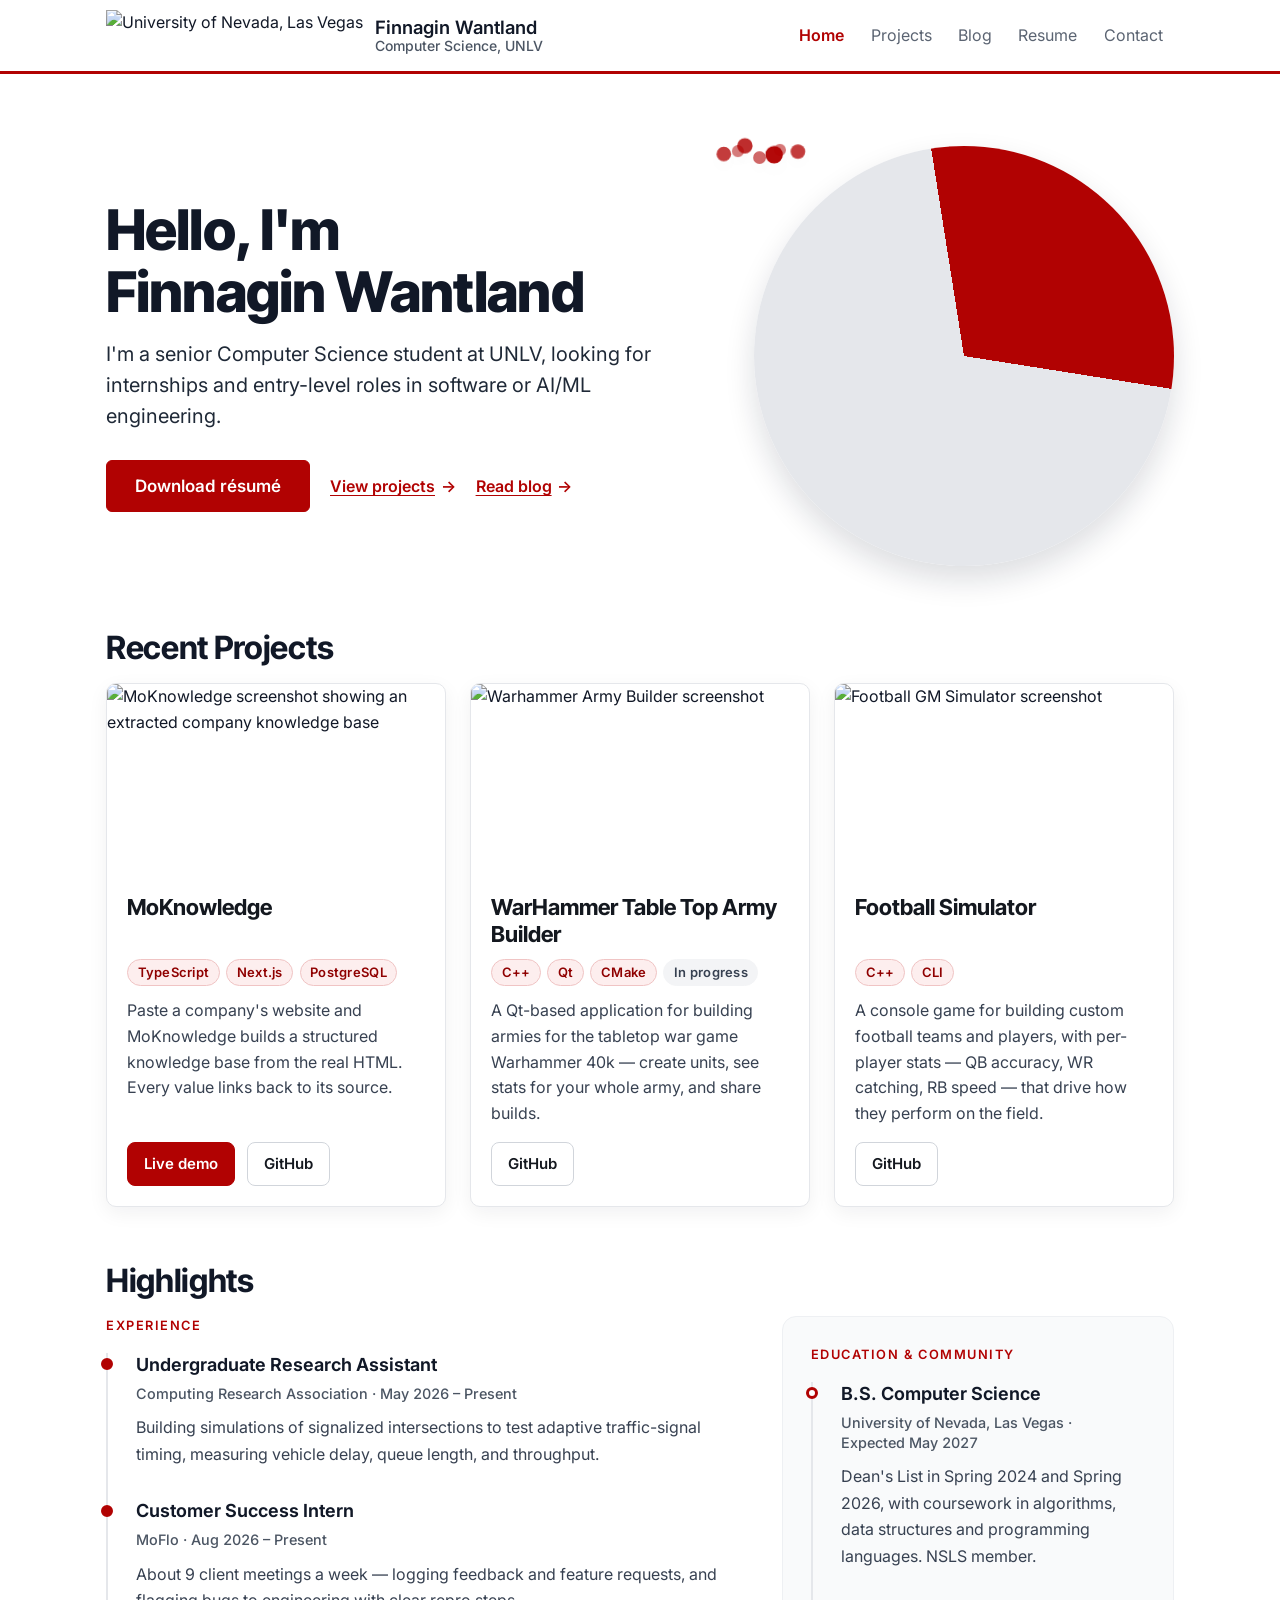
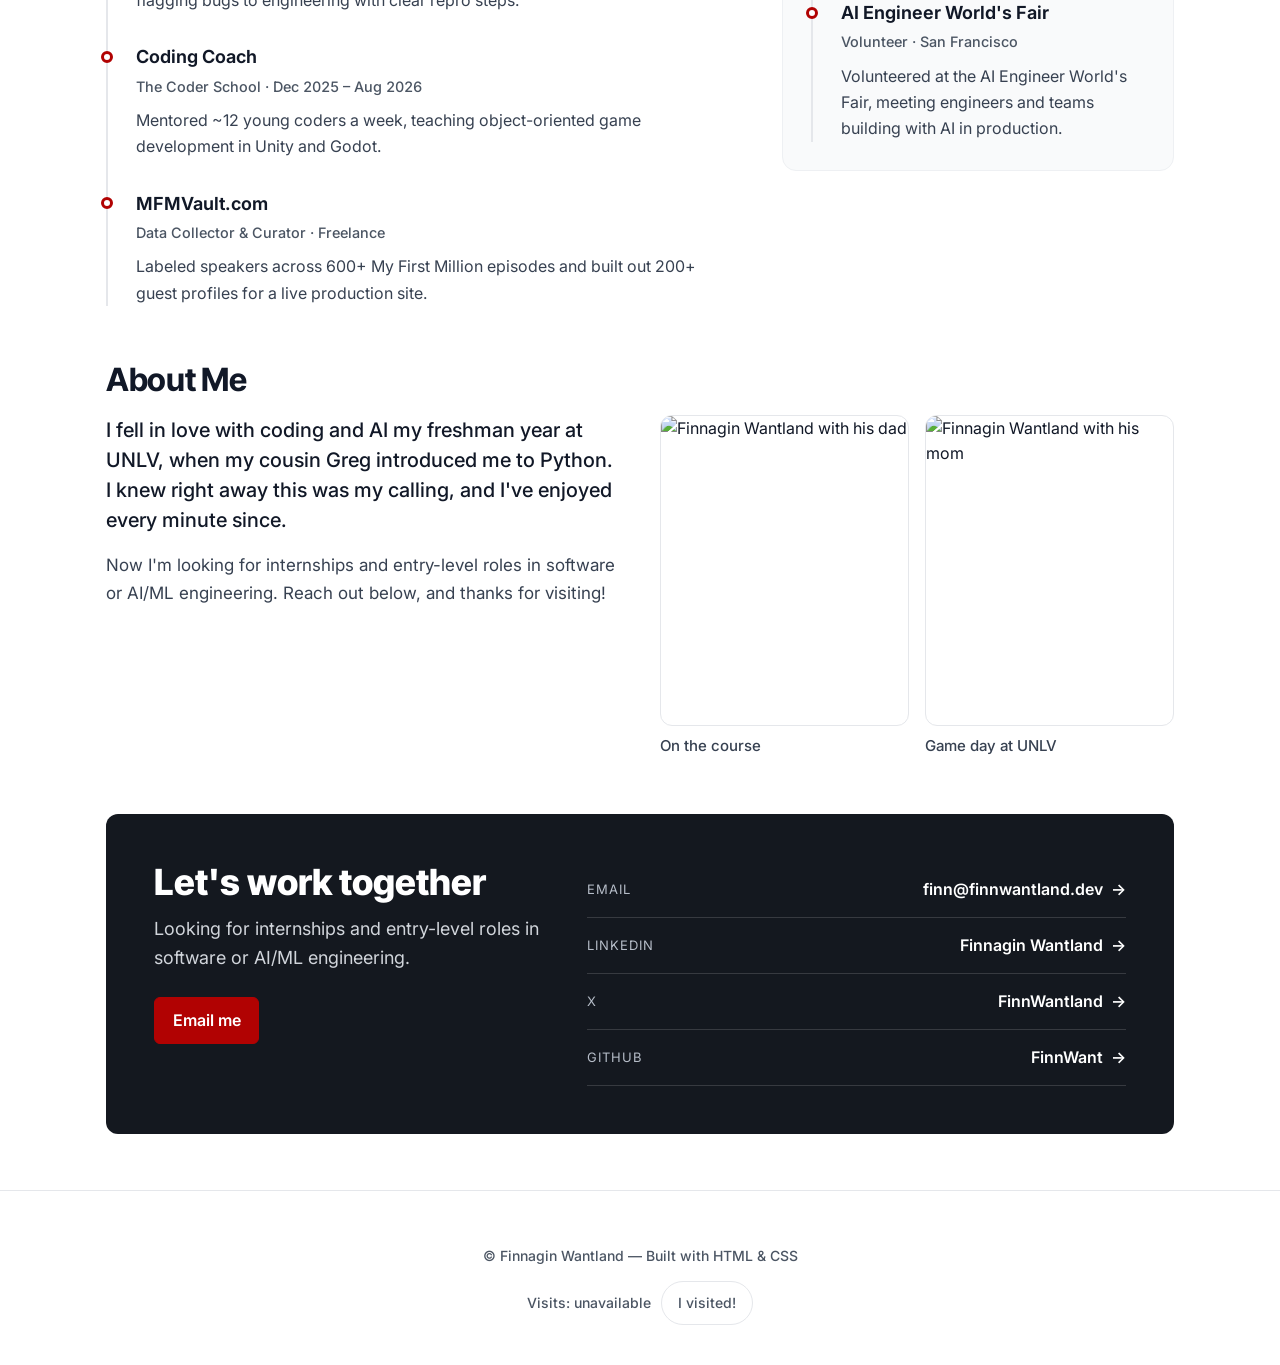
==== index.html @ e2f51981 "hillclimb 2: Rebuild the Highlights section on index.html as a structured two-group" ====
<!DOCTYPE html>
<html lang="en">

<head>
  <meta charset="utf-8" />
  <meta name="viewport" content="width=device-width,initial-scale=1" />
  <title>Finnagin Wantland — Computer Science Student & Aspiring Engineer</title>
  <meta name="description"
    content="Portfolio and blog of Finnagin Wantland, a senior Computer Science student at UNLV seeking software and AI/ML engineering roles." />
  <link rel="icon" href="favicon.svg" type="image/svg+xml" />
  <link rel="canonical" href="https://finnwantland.dev/" />

  <!-- Social preview. og:image must be an absolute URL or LinkedIn/X will ignore it. -->
  <meta property="og:type" content="website" />
  <meta property="og:url" content="https://finnwantland.dev/" />
  <meta property="og:title" content="Finnagin Wantland — Computer Science Student & Aspiring Engineer" />
  <meta property="og:description"
    content="Senior CS student at UNLV building C++ simulations and Qt desktop apps. Seeking software and AI/ML engineering roles." />
  <meta property="og:image" content="https://finnwantland.dev/Images/HeroIMG.jpg" />
  <meta name="twitter:card" content="summary_large_image" />
  <meta name="twitter:site" content="@FinnWantland" />

  <link rel="preconnect" href="https://fonts.googleapis.com" />
  <link rel="preconnect" href="https://fonts.gstatic.com" crossorigin />
  <link rel="stylesheet"
    href="https://fonts.googleapis.com/css2?family=Inter:wght@400..700&amp;family=Inter+Tight:wght@700;800&amp;display=swap" />
  <link rel="stylesheet" href="styles.css?v=23" />
</head>

<body>
  <header class="site-header">
    <div class="container header-inner">
      <a class="brand" href="index.html">
        <img class="brand-logo" src="Images/university-of-nevada-las-vegas-logo.png"
          alt="University of Nevada, Las Vegas" />
        <span class="brand-name">Finnagin Wantland
          <span class="brand-tag">Computer Science, UNLV</span>
        </span>
      </a>
      <button class="nav-toggle" aria-expanded="false" aria-controls="site-nav" aria-label="Toggle navigation menu">
        <span></span><span></span><span></span>
      </button>
      <nav id="site-nav" class="site-nav" aria-label="Main">
        <ul class="nav">
          <li><a href="index.html" aria-current="page">Home</a></li>
          <li><a href="projects.html">Projects</a></li>
          <li><a href="blog.html">Blog</a></li>
          <li><a href="Finnagin-Wantland-Resume.pdf" target="_blank" rel="noopener">Resume</a></li>
          <li><a href="#contact">Contact</a></li>
        </ul>
      </nav>
    </div>
  </header>

  <main class="container">
    <section class="hero">
      <div class="hero-text">
        <h1>Hello, I'm Finnagin Wantland</h1>
        <p>I'm a senior Computer Science student at UNLV, looking for internships and entry-level roles in software or
          AI/ML engineering.</p>
        <div class="hero-actions">
          <a class="btn hero-cta" href="Finnagin-Wantland-Resume.pdf" target="_blank" rel="noopener">Download résumé</a>
          <a class="text-link" href="projects.html">View projects<span class="text-link-arrow" aria-hidden="true">→</span></a>
          <a class="text-link" href="blog.html">Read blog<span class="text-link-arrow" aria-hidden="true">→</span></a>
        </div>
      </div>
      <div class="hero-image">
        <canvas class="hero-edges hero-edges-back" aria-hidden="true"></canvas>
        <div class="hero-portrait">
          <div class="hero-portrait-clip">
            <img src="Images/HeroIMG.jpg" alt="Finnagin Wantland" width="900" height="900" />
          </div>
        </div>
        <canvas class="hero-edges hero-edges-front" aria-hidden="true"></canvas>
        <!-- Positioned by the script below, so it stays hidden without JS. Everything here also appears in Highlights or About Me. -->
        <ul class="hero-graph" aria-label="Facts about me" hidden>
          <li><button class="graph-node" type="button"><span class="graph-node-body"><span class="graph-node-fact">I'm finishing a B.S. in Computer Science at UNLV, expected May 2027.</span></span></button></li>
          <li><button class="graph-node" type="button"><span class="graph-node-body"><span class="graph-node-fact">As a research assistant, I build simulations of signalized intersections to test adaptive signal timing.</span></span></button></li>
          <li><button class="graph-node" type="button"><span class="graph-node-body"><span class="graph-node-fact">I'm a Customer Success Intern at MoFlo, in about 9 client meetings a week.</span></span></button></li>
          <li><button class="graph-node" type="button"><span class="graph-node-body"><span class="graph-node-fact">I coached about 12 young coders a week in game development with Unity and Godot.</span></span></button></li>
          <li><button class="graph-node" type="button"><span class="graph-node-body"><span class="graph-node-fact">I labeled speakers across 600+ My First Million episodes for MFMVault.com.</span></span></button></li>
          <li><button class="graph-node" type="button"><span class="graph-node-body"><span class="graph-node-fact">I made the Dean's List in Spring 2024 and Spring 2026.</span></span></button></li>
          <li><button class="graph-node" type="button"><span class="graph-node-body"><span class="graph-node-fact">I volunteered at the AI Engineer World's Fair in San Francisco.</span></span></button></li>
        </ul>
      </div>
    </section>

    <section class="Recent-Projects">
      <h2>Recent Projects</h2>
      <div class="grid projects-grid">
        <article class="card">
          <img src="Images/MoKnowledge.jpg" alt="MoKnowledge screenshot showing an extracted company knowledge base" />
          <div class="card-body">
            <h3><a href="projects.html#project-5">MoKnowledge</a></h3>
            <ul class="tags">
              <li>TypeScript</li>
              <li>Next.js</li>
              <li>PostgreSQL</li>
            </ul>
            <p>Paste a company's website and MoKnowledge builds a structured knowledge base from the real HTML. Every
              value links back to its source.</p>
            <div class="card-actions">
              <a class="btn" href="/moknowledge/" target="_blank" rel="noopener">Live demo</a>
              <a class="btn-secondary" href="https://github.com/FinnWant/MoKnowledge">GitHub</a>
            </div>
          </div>
        </article>

        <article class="card">
          <img src="Images/WHAB.jpg" alt="Warhammer Army Builder screenshot" />
          <div class="card-body">
            <h3><a href="projects.html#project-2">WarHammer Table Top Army Builder</a></h3>
            <ul class="tags">
              <li>C++</li>
              <li>Qt</li>
              <li>CMake</li>
              <li class="tag-status">In progress</li>
            </ul>
            <p>A Qt-based application for building armies for the tabletop war game Warhammer 40k — create units,
              see stats for your whole army, and share builds.</p>
            <div class="card-actions">
              <a class="btn-secondary" href="https://github.com/FinnWant/WHArmy_Builder">GitHub</a>
            </div>
          </div>
        </article>

        <article class="card">
          <img src="Images/FBGM.jpg" alt="Football GM Simulator screenshot" />
          <div class="card-body">
            <h3><a href="projects.html#project-4">Football Simulator</a></h3>
            <ul class="tags">
              <li>C++</li>
              <li>CLI</li>
            </ul>
            <p>A console game for building custom football teams and players, with per-player stats — QB accuracy,
              WR catching, RB speed — that drive how they perform on the field.</p>
            <div class="card-actions">
              <a class="btn-secondary" href="https://github.com/FinnWant/Football-GM-Simulator">GitHub</a>
            </div>
          </div>
        </article>
      </div>
    </section>

    <section class="highlights">
      <h2>Highlights</h2>
      <div class="highlights-groups">
        <div class="highlight-group">
          <h3 class="highlight-group-title">Experience</h3>
          <!-- .is-current marks roles that run to Present; they get a solid dot. -->
          <ul class="timeline">
            <li class="highlight is-current">
              <h4>Undergraduate Research Assistant</h4>
              <p class="highlight-meta">Computing Research Association<span class="highlight-sep" aria-hidden="true"> · </span><span class="highlight-date">May 2026 – Present</span></p>
              <p class="highlight-body">Building simulations of signalized intersections to test adaptive traffic-signal
                timing, measuring vehicle delay, queue length, and throughput.</p>
            </li>
            <li class="highlight is-current">
              <h4>Customer Success Intern</h4>
              <p class="highlight-meta">MoFlo<span class="highlight-sep" aria-hidden="true"> · </span><span class="highlight-date">Aug 2026 – Present</span></p>
              <p class="highlight-body">About 9 client meetings a week — logging feedback and feature requests, and
                flagging bugs to engineering with clear repro steps.</p>
            </li>
            <li class="highlight">
              <h4>Coding Coach</h4>
              <p class="highlight-meta">The Coder School<span class="highlight-sep" aria-hidden="true"> · </span><span class="highlight-date">Dec 2025 – Aug 2026</span></p>
              <p class="highlight-body">Mentored ~12 young coders a week, teaching object-oriented game development in
                Unity and Godot.</p>
            </li>
            <li class="highlight">
              <h4>MFMVault.com</h4>
              <p class="highlight-meta">Data Collector &amp; Curator<span class="highlight-sep" aria-hidden="true"> · </span><span class="highlight-date">Freelance</span></p>
              <p class="highlight-body">Labeled speakers across 600+ My First Million episodes and built out 200+ guest
                profiles for a live production site.</p>
            </li>
          </ul>
        </div>
        <div class="highlight-group highlight-group--card">
          <h3 class="highlight-group-title">Education &amp; Community</h3>
          <ul class="timeline">
            <li class="highlight">
              <h4>B.S. Computer Science</h4>
              <p class="highlight-meta">University of Nevada, Las Vegas<span class="highlight-sep" aria-hidden="true"> · </span><span class="highlight-date">Expected May 2027</span></p>
              <p class="highlight-body">Dean's List in Spring 2024 and Spring 2026, with coursework in algorithms, data
                structures and programming languages. NSLS member.</p>
            </li>
            <li class="highlight">
              <h4>AI Engineer World's Fair</h4>
              <p class="highlight-meta">Volunteer<span class="highlight-sep" aria-hidden="true"> · </span><span class="highlight-date">San Francisco</span></p>
              <p class="highlight-body">Volunteered at the AI Engineer World's Fair, meeting engineers and teams building
                with AI in production.</p>
            </li>
          </ul>
        </div>
      </div>
    </section>

    <section class="about-section">
      <h2>About Me</h2>
      <div class="about-grid">
        <div class="about-text">
          <p>I fell in love with coding and AI my freshman year at UNLV, when my cousin Greg introduced me to Python. I
            knew right away this was my calling, and I've enjoyed every minute since.</p>
          <p>Now I'm looking for internships and entry-level roles in software or AI/ML engineering. Reach out below,
            and thanks for visiting!</p>
        </div>
        <div class="about-photos">
          <figure style="margin:0">
            <img class="about-photo-dad" src="Images/MEandDAD.jpg" alt="Finnagin Wantland with his dad" />
            <figcaption>On the course</figcaption>
          </figure>
          <figure style="margin:0">
            <img class="about-photo-mom" src="Images/MEandMOM.jpg" alt="Finnagin Wantland with his mom" />
            <figcaption>Game day at UNLV</figcaption>
          </figure>
        </div>
      </div>
    </section>

    <section id="contact" class="contact">
      <div class="contact-intro">
        <h2>Let's work together</h2>
        <p>Looking for internships and entry-level roles in software or AI/ML engineering.</p>
        <a class="btn js-contact-open" href="mailto:finn@finnwantland.dev">Email me</a>
      </div>
      <ul class="contact-links">
        <li>
          <a class="contact-row js-contact-open" href="mailto:finn@finnwantland.dev">
            <span class="contact-label">Email</span>
            <span class="contact-value">finn@finnwantland.dev<span class="contact-arrow" aria-hidden="true">→</span></span>
          </a>
        </li>
        <li>
          <a class="contact-row" href="https://www.linkedin.com/in/finnagin-wantland-955472329/">
            <span class="contact-label">LinkedIn</span>
            <span class="contact-value">Finnagin Wantland<span class="contact-arrow" aria-hidden="true">→</span></span>
          </a>
        </li>
        <li>
          <a class="contact-row" href="https://twitter.com/FinnWantland">
            <span class="contact-label">X</span>
            <span class="contact-value">FinnWantland<span class="contact-arrow" aria-hidden="true">→</span></span>
          </a>
        </li>
        <li>
          <a class="contact-row" href="https://github.com/FinnWant">
            <span class="contact-label">GitHub</span>
            <span class="contact-value">FinnWant<span class="contact-arrow" aria-hidden="true">→</span></span>
          </a>
        </li>
      </ul>
    </section>
  </main>

  <dialog id="contact-dialog" class="contact-dialog" aria-labelledby="contact-dialog-title">
    <form id="contact-form" class="contact-form">
      <div class="contact-dialog-header">
        <h2 id="contact-dialog-title">Send me a message</h2>
        <button type="button" class="dialog-close js-contact-close" aria-label="Close">&times;</button>
      </div>

      <!-- Honeypot: hidden from people, filled in by bots; the Worker drops any submission that sets it. -->
      <input type="checkbox" name="botcheck" class="visually-hidden" tabindex="-1" autocomplete="off">

      <label for="contact-name">Name</label>
      <input id="contact-name" name="name" type="text" autocomplete="name" required>

      <label for="contact-email">Email</label>
      <input id="contact-email" name="email" type="email" autocomplete="email" required>

      <label for="contact-message">Message</label>
      <textarea id="contact-message" name="message" rows="6" required></textarea>

      <div id="contact-turnstile" class="cf-turnstile"></div>

      <p id="contact-status" class="contact-status" role="status" aria-live="polite"></p>

      <div class="contact-actions">
        <button type="button" class="btn ghost js-contact-close">Cancel</button>
        <button type="submit" class="btn">Send</button>
      </div>
    </form>
  </dialog>

  <footer class="site-footer">
    <div class="container">
      <p>&copy; <span class="js-year"></span> Finnagin Wantland — Built with HTML &amp; CSS</p>
      <div class="visit-counter">
        <span>Visits: <span id="visitCount">Loading…</span></span>
        <button id="visitBtn" type="button">I visited!</button>
      </div>
    </div>
  </footer>

  <script src="site.js"></script>
  <script>
    // Hero: a slowly rotating 3D graph of facts around the portrait. Nodes with z < 0 sit
    // behind the photo and z >= 0 in front of it. Hovering, focusing or tapping a node
    // opens its fact and pauses the rotation so it doesn't drift away from the cursor.
    // Reduced motion gets one still frame; the facts still open.
    (() => {
      const hero = document.querySelector(".hero");
      const image = document.querySelector(".hero-image");
      const portrait = document.querySelector(".hero-portrait");
      const graph = document.querySelector(".hero-graph");
      if (!hero || !image || !portrait || !graph) return;

      const motion = matchMedia("(prefers-reduced-motion: no-preference)").matches;
      const mouse = matchMedia("(hover: hover) and (pointer: fine)").matches;
      const dark = matchMedia("(prefers-color-scheme: dark)");

      const PAD = 60; // how far .hero-edges extends past .hero-image, in styles.css
      const SPEED = 0.09; // radians per second, about 70s per revolution
      const TILT = 0.28; // radians the graph leans towards the viewer
      // Height of each node on the unit sphere, varied so they don't orbit in one plane.
      const HEIGHTS = [-0.72, 0.3, -0.3, 0.74, -0.58, 0.05, 0.56];
      // A ring keeps every node connected; the chords make it read as a graph, not a loop.
      const EDGES = [[0, 1], [1, 2], [2, 3], [3, 4], [4, 5], [5, 6], [6, 0], [0, 3], [1, 4], [2, 5]];

      const backCtx = image.querySelector(".hero-edges-back").getContext("2d");
      const frontCtx = image.querySelector(".hero-edges-front").getContext("2d");
      const nodes = [...graph.querySelectorAll(".graph-node")].map((el, i, all) => ({
        el,
        body: el.querySelector(".graph-node-body"),
        phi: (i / all.length) * Math.PI * 2 + 0.35,
        height: HEIGHTS[i % HEIGHTS.length],
        i, x: 0, y: 0, z: 0,
      }));

      let active = null;
      let geo = null;
      let colors = null;
      let time = 0;
      let speed = 1;

      const measure = () => {
        const dpr = devicePixelRatio || 1;
        const w = image.offsetWidth + PAD * 2;
        const h = image.offsetHeight + PAD * 2;
        for (const ctx of [backCtx, frontCtx]) {
          ctx.canvas.width = w * dpr;
          ctx.canvas.height = h * dpr;
          ctx.setTransform(dpr, 0, 0, dpr, 0, 0);
        }
        const r = portrait.offsetWidth / 2;
        const cx = portrait.offsetLeft + r;
        // The orbit reaches past the photo, but never off the side of the screen.
        const room = document.documentElement.clientWidth - image.getBoundingClientRect().left - cx - 16;
        geo = { w, h, r, cx, cy: portrait.offsetTop + r, rx: Math.min(r * 1.28, room), ry: r * 1.12 };
      };
      const readColors = () => {
        const s = getComputedStyle(document.documentElement);
        colors = { edge: s.getPropertyValue("--muted"), hot: s.getPropertyValue("--accent") };
      };

      // Mouse position from -1 to 1 across the hero, eased; drives the ring and parallax.
      const target = { x: 0, y: 0 };
      const eased = { x: 0, y: 0 };

      const draw = () => {
        const yaw = eased.x * 0.35;
        const tilt = TILT + eased.y * 0.2;
        const bounds = active && image.getBoundingClientRect();

        for (const n of nodes) {
          const phi = n.phi + time * SPEED + Math.sin(time * 0.5 + n.i) * 0.1 + yaw;
          const h = n.height + Math.sin(time * 0.37 + n.i * 2) * 0.05;
          const ring = Math.sqrt(1 - h * h);
          const x = ring * Math.sin(phi);
          const z = ring * Math.cos(phi);
          const y2 = h * Math.cos(tilt) - z * Math.sin(tilt);
          n.z = h * Math.sin(tilt) + z * Math.cos(tilt);

          const scale = 1 / (1 - n.z * 0.22);
          n.x = geo.cx + geo.rx * x * scale;
          n.y = geo.cy + geo.ry * y2 * scale;

          // An open card slides along x to stay on screen and off the intro text, using its
          // true width as it grows. Its left edge never passes the node, so the card stays
          // under the cursor; sliding out from under it would close the card and flicker.
          if (n === active) {
            const half = n.body.offsetWidth / 2;
            const left = Math.min(Math.max(12 - bounds.left, -24), n.x - 10);
            const right = document.documentElement.clientWidth - 12 - bounds.left;
            n.x = Math.max(left + half, Math.min(right - half, n.x));
          }
          const open = n === active;
          n.el.style.transform = `translate(${n.x.toFixed(1)}px, ${n.y.toFixed(1)}px) translate(-50%, -50%) scale(${open ? 1 : scale.toFixed(3)})`;
          n.el.style.opacity = open ? 1 : (0.72 + n.z * 0.28).toFixed(2);
          // Portrait is 10 and the front edges 20. An open card must never be hidden behind the photo.
          n.el.style.zIndex = open ? 30 : n.z < 0 ? 5 : 25;
        }

        backCtx.clearRect(0, 0, geo.w, geo.h);
        frontCtx.clearRect(0, 0, geo.w, geo.h);
        const segment = (ctx, a, b, x1, y1, x2, y2) => {
          const hot = active && (a === active || b === active);
          ctx.strokeStyle = hot ? colors.hot : colors.edge;
          // Front edges can cross the face, so they stay faint even when highlighted.
          ctx.globalAlpha = ctx === frontCtx ? (hot ? 0.5 : 0.3) : hot ? 0.9 : 0.3;
          ctx.lineWidth = hot && ctx === backCtx ? 1.5 : 1;
          ctx.beginPath();
          ctx.moveTo(x1 + PAD, y1 + PAD);
          ctx.lineTo(x2 + PAD, y2 + PAD);
          ctx.stroke();
        };
        for (const [ai, bi] of EDGES) {
          const a = nodes[ai];
          const b = nodes[bi];
          const layer = (n) => (n.z < 0 ? backCtx : frontCtx);
          if (layer(a) === layer(b)) {
            segment(layer(a), a, b, a.x, a.y, b.x, b.y);
          } else {
            // The edge passes through the photo's depth: split it there so one part goes behind.
            const t = a.z / (a.z - b.z);
            const mx = a.x + (b.x - a.x) * t;
            const my = a.y + (b.y - a.y) * t;
            segment(layer(a), a, b, a.x, a.y, mx, my);
            segment(layer(b), a, b, mx, my, b.x, b.y);
          }
        }
      };

      const setActive = (n) => {
        if (active === n) return;
        active?.el.classList.remove("is-open");
        active = n;
        active?.el.classList.add("is-open");
        if (!motion) draw();
      };

      let lastPointer = "mouse";
      for (const n of nodes) {
        n.el.addEventListener("pointerdown", (e) => { lastPointer = e.pointerType; });
        n.el.addEventListener("pointerenter", (e) => { if (e.pointerType === "mouse") setActive(n); });
        n.el.addEventListener("pointerleave", (e) => {
          if (e.pointerType === "mouse" && active === n && !n.el.matches(":focus-visible")) setActive(null);
        });
        n.el.addEventListener("focus", () => { if (n.el.matches(":focus-visible")) setActive(n); });
        n.el.addEventListener("blur", () => { if (active === n) setActive(null); });
        n.el.addEventListener("click", () => { if (lastPointer !== "mouse") setActive(active === n ? null : n); });
      }
      document.addEventListener("click", (e) => {
        if (active && !e.target.closest(".graph-node")) setActive(null);
      });
      document.addEventListener("keydown", (e) => { if (e.key === "Escape") setActive(null); });

      if (motion && mouse) {
        const clamp = (n) => Math.max(-1, Math.min(1, n));
        hero.addEventListener("pointermove", (e) => {
          const r = image.getBoundingClientRect();
          target.x = clamp((e.clientX - (r.left + r.width / 2)) / (hero.offsetWidth / 2));
          target.y = clamp((e.clientY - (r.top + r.height / 2)) / (hero.offsetHeight / 2));
        });
        hero.addEventListener("pointerleave", () => {
          target.x = 0;
          target.y = 0;
        });
      }

      graph.hidden = false;
      measure();
      readColors();
      new ResizeObserver(() => { measure(); if (!motion) draw(); }).observe(image);
      dark.addEventListener("change", () => { readColors(); if (!motion) draw(); });

      if (!motion) {
        draw();
        return;
      }

      let onScreen = true;
      let last = null;
      const tick = (now) => {
        const dt = last === null ? 0 : Math.min((now - last) / 1000, 0.1);
        last = now;
        // Ease towards a stop while a fact is open, and back up again afterwards.
        speed += ((active ? 0 : 1) - speed) * 0.08;
        if (speed < 0.005) speed = 0; // otherwise it only ever approaches a stop
        time += dt * speed;
        // The mouse tilt holds too, or moving across an open card would shift it.
        if (!active) {
          eased.x += (target.x - eased.x) * 0.08;
          eased.y += (target.y - eased.y) * 0.08;
        }
        if (mouse) {
          image.style.setProperty("--px", eased.x.toFixed(3));
          image.style.setProperty("--py", eased.y.toFixed(3));
          if (Math.hypot(eased.x, eased.y) > 0.05) {
            const angle = (Math.atan2(eased.x, -eased.y) * 180) / Math.PI;
            image.style.setProperty("--ring-angle", `${angle.toFixed(1)}deg`);
          }
        }
        draw();
        if (onScreen) requestAnimationFrame(tick);
      };
      // Nothing to animate once the hero has scrolled away.
      new IntersectionObserver(([e]) => {
        const wasOff = !onScreen;
        onScreen = e.isIntersecting;
        if (onScreen && wasOff) {
          last = null;
          requestAnimationFrame(tick);
        }
      }).observe(hero);
      requestAnimationFrame(tick);
    })();
  </script>
  <!-- Turnstile loads in explicit mode: the widget is rendered when the dialog first opens, not on page load.
       The contact Worker (worker/) verifies the token. -->
  <script src="https://challenges.cloudflare.com/turnstile/v0/api.js?render=explicit" async defer></script>
  <script>
    // Site key from Cloudflare dashboard → Turnstile → your widget (public, safe to commit).
    const TURNSTILE_SITE_KEY = "0x4AAAAAAFcbn6YBaVXiXI4p";
    // URL printed by `npx wrangler deploy` in worker/.
    const CONTACT_ENDPOINT = "https://finn-contact-form.fwantland50.workers.dev";

    (() => {
      const dialog = document.getElementById("contact-dialog");
      const form = document.getElementById("contact-form");
      const status = document.getElementById("contact-status");
      const submitBtn = form.querySelector('button[type="submit"]');
      let widgetId = null;

      // Rendering inside the open dialog (rather than into a hidden one on page load)
      // sizes the widget correctly and only runs the challenge for people who use the form.
      function renderTurnstile() {
        if (widgetId !== null) return;
        if (!window.turnstile) {
          status.textContent = "Captcha is still loading — one moment…";
          setTimeout(renderTurnstile, 500);
          return;
        }
        status.textContent = "";
        widgetId = window.turnstile.render("#contact-turnstile", {
          sitekey: TURNSTILE_SITE_KEY,
          theme: window.matchMedia("(prefers-color-scheme: dark)").matches ? "dark" : "light",
          "error-callback": (code) => {
            console.error("Turnstile error", code);
            status.textContent = `Captcha failed to load (error ${code}).`;
          },
        });
      }

      // The mailto href stays as a fallback for browsers without <dialog> or JS.
      document.querySelectorAll(".js-contact-open").forEach((link) => {
        link.addEventListener("click", (e) => {
          if (typeof dialog.showModal !== "function") return;
          e.preventDefault();
          status.textContent = "";
          dialog.showModal();
          renderTurnstile();
        });
      });

      document.querySelectorAll(".js-contact-close").forEach((btn) => {
        btn.addEventListener("click", () => dialog.close());
      });

      // Close when clicking the backdrop (the dialog element itself, outside the form).
      dialog.addEventListener("click", (e) => {
        if (e.target === dialog) dialog.close();
      });

      form.addEventListener("submit", async (e) => {
        e.preventDefault();
        const data = Object.fromEntries(new FormData(form));
        if (!data["cf-turnstile-response"]) {
          status.textContent = "Please complete the captcha.";
          return;
        }

        submitBtn.disabled = true;
        status.textContent = "Sending…";
        try {
          const res = await fetch(CONTACT_ENDPOINT, {
            method: "POST",
            headers: { "Content-Type": "application/json" },
            body: JSON.stringify(data),
          });
          const json = await res.json();
          if (!json.success) throw new Error(json.message || `Contact Worker responded ${res.status}`);
          form.reset();
          status.textContent = "Thanks! Your message has been sent.";
        } catch (err) {
          console.error(err);
          status.textContent = "Something went wrong — please email finn@finnwantland.dev directly.";
        } finally {
          // Turnstile tokens are single-use, so get a fresh one for the next send.
          if (widgetId !== null) window.turnstile.reset(widgetId);
          submitBtn.disabled = false;
        }
      });
    })();
  </script>
  <script>
    const WORKSPACE = "finnaginwantlands-team-2827";
    const COUNTER = "first-counter-2827";

    const GET_URL = `https://api.counterapi.dev/v2/${WORKSPACE}/${COUNTER}`;
    const UP_URL = `https://api.counterapi.dev/v2/${WORKSPACE}/${COUNTER}/up`;
    const VISIT_KEY = "visited_v1";

    // Both endpoints return the CounterAPI v2 shape, so /up gives us the
    // fresh total without needing a second read.
    async function loadCount(url) {
      const res = await fetch(url);
      if (!res.ok) throw new Error(`CounterAPI responded ${res.status}`);
      const count = (await res.json())?.data?.up_count;
      if (typeof count !== "number") throw new Error("Unexpected CounterAPI response");
      return count;
    }

    (async () => {
      const countEl = document.getElementById("visitCount");
      const btn = document.getElementById("visitBtn");

      btn.addEventListener("click", async () => {
        btn.disabled = true;
        try {
          countEl.textContent = await loadCount(UP_URL);
        } catch (err) {
          console.error(err);
        } finally {
          btn.disabled = false;
        }
      });

      // Count each browser once automatically; later visits just read the total.
      const firstVisit = !localStorage.getItem(VISIT_KEY);
      try {
        const count = await loadCount(firstVisit ? UP_URL : GET_URL);
        if (firstVisit) localStorage.setItem(VISIT_KEY, "1");
        countEl.textContent = count;
      } catch (err) {
        countEl.textContent = "unavailable";
        console.error(err);
      }
    })();
  </script>
</body>

</html>
---- styles.css ----
/* Design tokens. Every color below is themed — never hardcode a hex in a rule
   or in a page's markup, or dark mode will miss it. */
:root {
  --bg: #ffffff;
  --surface: #ffffff;
  --surface-alt: #f7f8fa;
  --text: #111827;
  --hero-intro: #1f2937;
  --muted: #5b6472;
  --meta: #4b5563;
  --highlight-body: #374151;
  --timeline-line: #e5e7eb;
  --timeline-dot-fill: #ffffff;
  --highlight-card-bg: #f9fafb;
  --highlight-card-border: #eef0f3;
  --card-title: #14181f;
  --card-text: #374151;
  --pill-neutral-bg: #f3f4f6;
  --tag-text: #8f0000;
  --tag-bg: #fdeeee;
  --tag-border: #f0c4c4;
  --btn-secondary-border: #d1d5db;
  --btn-secondary-hover: #b00000;
  --border: #e5e7eb;
  --accent: #b10202;
  --accent-hover: #8e0202;
  --accent-on: #ffffff;
  --accent-soft: rgba(177, 2, 2, 0.08);
  --container: 1100px;
  --radius: 10px;
  --shadow: 0 6px 20px rgba(16, 24, 40, 0.06);
  --shadow-lift: 0 14px 30px rgba(16, 24, 40, 0.14);
  --backdrop: rgba(15, 18, 22, 0.55);
  /* The contact panel is dark in both themes, so dark mode doesn't override these. */
  --contact-bg: #14181f;
  --contact-text: #ffffff;
  --contact-body: #d1d5db;
  --contact-label: #b6bdc8;
  --contact-hover: #ff8a8a;
  --contact-rule: rgba(255, 255, 255, 0.15);
  /* Type. Display is only for the H1, section H2s, the Contact H2 and project card
     titles; everything else is body. Nothing goes below --text-small. */
  --font-display: 'Inter Tight', 'Inter', Arial, sans-serif;
  --font-body: 'Inter', Arial, sans-serif;
  --text-section: 2rem;
  --text-card-title: 1.375rem;
  --text-highlight-title: 1.125rem;
  --text-body: 1rem;
  --text-meta: 0.875rem;
  --text-small: 0.8125rem;
}

@media (prefers-color-scheme: dark) {
  :root {
    --bg: #0f1216;
    --surface: #171b21;
    --surface-alt: #1d222a;
    --text: #e8eaed;
    --hero-intro: #d1d5db;
    --muted: #a2acba;
    --meta: #a2acba;
    --highlight-body: #c4cbd5;
    --timeline-line: #2b323b;
    --timeline-dot-fill: #0f1216;
    --highlight-card-bg: #1d222a;
    --highlight-card-border: #2b323b;
    --card-title: #e8eaed;
    --card-text: #c4cbd5;
    --pill-neutral-bg: #2b323b;
    --tag-text: #ffb4ae;
    --tag-bg: rgba(255, 106, 96, 0.14);
    --tag-border: rgba(255, 106, 96, 0.4);
    --btn-secondary-border: #4b5563;
    --btn-secondary-hover: #ff6a60;
    --border: #2b323b;
    /* The brand red fails contrast on a dark background, so dark mode uses a
       lightened tint and flips button text to dark. */
    --accent: #ff6a60;
    --accent-hover: #ff8a82;
    --accent-on: #230705;
    --accent-soft: rgba(255, 106, 96, 0.14);
    --shadow: 0 6px 20px rgba(0, 0, 0, 0.45);
    --shadow-lift: 0 14px 30px rgba(0, 0, 0, 0.6);
    --backdrop: rgba(0, 0, 0, 0.7);
  }
}

* { box-sizing: border-box }

/* The hero graph's canvases reach past the page edge on narrow screens. Set on both:
   on body alone it passes to the viewport and becomes hidden, which can still scroll. */
html { overflow-x: clip }

body {
  overflow-x: clip;
  margin: 0;
  font-family: var(--font-body);
  font-size: var(--text-body);
  background: var(--bg);
  color: var(--text);
  line-height: 1.6;
  -webkit-text-size-adjust: 100%;
}

h1 { font-family: var(--font-display); letter-spacing: -0.015em }

img { max-width: 100% }

a { color: var(--accent) }

:focus-visible {
  outline: 3px solid var(--accent);
  outline-offset: 2px;
  border-radius: 4px;
}

/* layout */
.container { max-width: var(--container); margin: 0 auto; padding: 1rem }

/* header */
.site-header {
  border-bottom: 3px solid var(--accent);
  background: var(--bg);
  position: sticky;
  top: 0;
  z-index: 10;
}

.header-inner {
  display: flex;
  align-items: center;
  justify-content: space-between;
  gap: 1rem;
  flex-wrap: wrap;
  padding-block: 0.6rem;
}

.brand {
  display: flex;
  align-items: center;
  gap: 0.75rem;
  color: inherit;
  text-decoration: none;
  min-width: 0;
}

.brand-logo { height: 52px; width: auto; display: block }

.brand-name { font-size: 1.15rem; font-weight: 600; line-height: 1.2 }

.brand-tag { display: block }

.nav { list-style: none; padding: 0; margin: 0; display: flex; gap: 0.25rem; flex-wrap: wrap }

.nav a {
  display: block;
  text-decoration: none;
  color: var(--muted);
  padding: 0.45rem 0.7rem;
  border-radius: 6px;
}

.nav a:hover { color: var(--text); background: var(--surface-alt) }

.nav a[aria-current="page"] { color: var(--accent); font-weight: 600 }

/* Hamburger: hidden until the breakpoint below swaps it in. */
.nav-toggle {
  display: none;
  flex-direction: column;
  justify-content: center;
  gap: 5px;
  width: 44px;
  height: 44px;
  padding: 0 10px;
  background: transparent;
  border: 1px solid var(--border);
  border-radius: 8px;
  cursor: pointer;
}

.nav-toggle span {
  display: block;
  height: 2px;
  background: var(--text);
  border-radius: 2px;
  transition: transform 0.2s ease, opacity 0.2s ease;
}

.nav-toggle[aria-expanded="true"] span:nth-child(1) { transform: translateY(7px) rotate(45deg) }
.nav-toggle[aria-expanded="true"] span:nth-child(2) { opacity: 0 }
.nav-toggle[aria-expanded="true"] span:nth-child(3) { transform: translateY(-7px) rotate(-45deg) }

/* hero */
/* margin-bottom: 0 so the padding alone sets the gap to the next section. */
.hero {
  display: grid;
  grid-template-columns: minmax(0, 1fr) clamp(280px, 36vw, 420px);
  gap: 56px;
  align-items: center;
  padding: 56px 0 64px;
  margin-bottom: 0;
}

.hero-text h1 {
  margin: 0 0 1rem 0;
  font-size: clamp(2.25rem, 5vw, 3.5rem);
  font-weight: 800;
  line-height: 1.1;
  text-wrap: balance;
}

.hero-text p {
  margin: 0 0 1.75rem 0;
  max-width: 60ch;
  font-size: 1.25rem;
  line-height: 1.55;
  color: var(--hero-intro);
}

/* --px and --py run from -1 to 1 and --ring-angle follows the cursor; all three are set
   by the script on index.html. Without it, these defaults are the static layout. */
.hero-image { position: relative; isolation: isolate }

/* The padding shows the background through as a ring: accent arc, otherwise --border. */
.hero-portrait {
  position: relative;
  z-index: 10;
  padding: 6px;
  border-radius: 50%;
  background: conic-gradient(
    from calc(var(--ring-angle, 45deg) - 54deg),
    var(--accent) 0 30%,
    var(--border) 30% 100%
  );
  box-shadow: var(--shadow-lift);
  translate: calc(var(--px, 0) * 6px) calc(var(--py, 0) * 6px);
}

/* Clips inside the ring, so the overscaled photo can't cover it. */
.hero-portrait-clip { border-radius: 50%; overflow: hidden }

/* Slightly overscaled so the shift never exposes the edge of the photo. */
.hero-portrait img {
  display: block;
  width: 100%;
  height: auto;
  aspect-ratio: 1;
  object-fit: cover;
  transform: scale(1.06) translate(calc(var(--px, 0) * -8px), calc(var(--py, 0) * -8px));
}

/* The graph. Stacking inside .hero-image, set by the script on index.html:
   back edges 1, back nodes 5, portrait 10, front edges 20, front nodes 25, open fact 30. */
.hero-edges {
  position: absolute;
  inset: -60px; /* PAD in the script */
  width: calc(100% + 120px);
  height: calc(100% + 120px);
  pointer-events: none;
}

.hero-edges-back { z-index: 1 }

.hero-edges-front { z-index: 20 }

.hero-graph { list-style: none; margin: 0; padding: 0 }

/* The button is a 44px hit target around a much smaller visible dot. */
.graph-node {
  position: absolute;
  top: 0;
  left: 0;
  width: 44px;
  height: 44px;
  padding: 0;
  border: 0;
  background: none;
  color: inherit;
  font: inherit;
  cursor: pointer;
  will-change: transform;
}

.graph-node:focus-visible { outline: none }

.graph-node:focus-visible .graph-node-body { outline: 2px solid var(--accent); outline-offset: 2px }

.graph-node-body {
  position: absolute;
  top: 50%;
  left: 50%;
  translate: -50% -50%;
  display: block;
  width: 14px;
  max-height: 14px;
  overflow: hidden;
  border-radius: 999px;
  background: var(--accent);
  box-shadow: var(--shadow);
  transition: width 0.25s ease, max-height 0.25s ease, border-radius 0.25s ease, background 0.2s ease;
}

.graph-node.is-open .graph-node-body {
  width: 224px;
  max-height: 200px;
  border-radius: var(--radius);
  background: var(--surface);
  box-shadow: 0 0 0 1px var(--border), var(--shadow-lift);
}

/* A fixed width stops the text re-wrapping while the card grows around it. */
.graph-node-fact {
  display: block;
  box-sizing: border-box;
  width: 224px;
  padding: 10px 12px;
  color: var(--text);
  font-size: var(--text-small);
  font-weight: 500;
  line-height: 1.45;
  text-align: left;
  opacity: 0;
  transition: opacity 0.2s ease;
}

.graph-node.is-open .graph-node-fact { opacity: 1 }

.hero-actions { display: flex; flex-wrap: wrap; gap: 12px 20px; align-items: center }

.btn.hero-cta {
  display: inline-flex;
  align-items: center;
  justify-content: center;
  min-height: 52px;
  padding: 0 28px;
  font-size: 1.0625rem;
}

/* inline-block rather than flex so the arrow (also inline-block) stays out of the underline.
   24px line + 10px padding top and bottom = the 44px tap target. */
.text-link {
  display: inline-block;
  min-height: 44px;
  padding-block: 10px;
  line-height: 24px;
  font-weight: 600;
  color: var(--accent);
  text-decoration: underline;
  text-underline-offset: 3px;
}

.text-link:hover, .text-link:focus-visible { color: var(--accent-hover); text-decoration-thickness: 2px }

.text-link-arrow { display: inline-block; margin-left: 0.35em; transition: transform 0.15s ease }

.text-link:hover .text-link-arrow, .text-link:focus-visible .text-link-arrow { transform: translateX(4px) }

/* buttons */
.btn {
  display: inline-block;
  background: var(--accent);
  color: var(--accent-on);
  padding: 0.6rem 1.1rem;
  border-radius: 6px;
  text-decoration: none;
  font-weight: 600;
  border: 1px solid var(--accent);
  transition: background 0.15s ease, transform 0.15s ease;
}

.btn:hover { background: var(--accent-hover); border-color: var(--accent-hover); transform: translateY(-1px) }

.btn.ghost { background: transparent; color: var(--accent) }

.btn.ghost:hover { background: var(--accent-soft); transform: translateY(-1px) }

/* visit counter */
.visit-counter {
  display: flex;
  flex-wrap: wrap;
  justify-content: center;
  align-items: center;
  gap: 0.6rem;
}

.visit-counter button {
  font: inherit;
  color: var(--meta);
  background: transparent;
  border: 1px solid var(--border);
  border-radius: 999px;
  min-height: 44px;
  padding: 0 1rem;
  cursor: pointer;
}

.visit-counter button:hover:not(:disabled) { color: var(--text); border-color: var(--muted) }

.visit-counter button:disabled { opacity: 0.5; cursor: default }

/* grids */
.grid { display: grid; gap: 1.25rem }
.projects-grid { grid-template-columns: repeat(auto-fit, minmax(260px, 1fr)) }
/* Matches the Highlights gap so the two index-page grids share column edges. */
.Recent-Projects .projects-grid { gap: 24px }

/* cards */
.card {
  background: var(--surface);
  border: 1px solid var(--border);
  border-radius: var(--radius);
  box-shadow: var(--shadow);
  overflow: hidden;
  display: flex;
  flex-direction: column;
  transition: transform 0.18s ease, box-shadow 0.18s ease;
}

/* The movement that goes with this shadow is motion-gated, below. */
.card:hover, .card:focus-within { box-shadow: var(--shadow-lift) }

/* aspect-ratio keeps every screenshot cropped identically regardless of source size */
.card img { display: block; width: 100%; aspect-ratio: 16 / 9; object-fit: cover }

.card-body { padding: 1rem; display: flex; flex-direction: column; gap: 0.6rem }

/* Card headings differ by page (h3 on the index, h2 on the projects page where
   each card is a top-level entry), so style both to look identical. */
.card-body h2, .card-body h3 {
  margin: 0;
  font-family: var(--font-display);
  font-size: var(--text-card-title);
  font-weight: 700;
  line-height: 1.2;
}

.card-body h2 a, .card-body h3 a { text-decoration: none }

.card-body h2 a:hover, .card-body h3 a:hover { text-decoration: underline }

.card-body p { margin: 0; color: var(--muted); font-size: var(--text-body); line-height: 1.6 }

.card-link { font-size: 0.9rem; word-break: break-word }

.card-actions { padding-top: 0.25rem }

/* tech pills */
.tags { display: flex; flex-wrap: wrap; gap: 0.4rem; list-style: none; padding: 0; margin: 0 }

.tags li {
  font-size: var(--text-small);
  font-weight: 600;
  letter-spacing: 0.02em;
  color: var(--accent);
  background: var(--accent-soft);
  border: 1px solid var(--accent-soft);
  border-radius: 999px;
  padding: 0.15rem 0.6rem;
}

.wip {
  display: inline-block;
  font-size: var(--text-small);
  font-weight: 600;
  text-transform: uppercase;
  letter-spacing: 0.05em;
  color: var(--muted);
}

.card progress { width: 100%; height: 8px }

/* Recent Projects cards (index only): title, tags, description, then actions pinned
   to the bottom. Scoped so the longer cards on projects.html keep their own layout. */
.Recent-Projects .projects-grid { align-items: stretch }

.Recent-Projects .card { display: flex; flex-direction: column; height: 100% }

.Recent-Projects .card-body { display: flex; flex-direction: column; flex: 1; padding: 20px; gap: 0 }

.Recent-Projects .card-body h3 {
  margin-bottom: 12px;
  color: var(--card-title);
}

.Recent-Projects .card-body h3 a { color: inherit }

.Recent-Projects .card-body p { color: var(--card-text) }

.Recent-Projects .tags { margin-bottom: 12px }

.Recent-Projects .tags li {
  color: var(--tag-text);
  background: var(--tag-bg);
  border: 1px solid var(--tag-border);
}

.tags li.tag-status {
  color: var(--card-text);
  background: var(--pill-neutral-bg);
  border-color: var(--pill-neutral-bg);
}

.Recent-Projects .card-actions {
  margin-top: auto;
  padding-top: 16px;
  display: flex;
  flex-wrap: wrap;
  align-items: center;
  gap: 12px;
}

.Recent-Projects .card-actions .btn,
.btn-secondary {
  display: inline-flex;
  align-items: center;
  justify-content: center;
  min-height: 44px;
  padding: 0 16px;
  border-radius: 8px;
  font-size: 0.9375rem;
  font-weight: 600;
  text-decoration: none;
}

.btn-secondary {
  color: var(--card-title);
  border: 1px solid var(--btn-secondary-border);
  transition: color 0.15s ease, border-color 0.15s ease;
}

.btn-secondary:hover { color: var(--btn-secondary-hover); border-color: var(--btn-secondary-hover) }

.btn-secondary:focus-visible { outline: 2px solid var(--btn-secondary-hover); outline-offset: 2px; border-radius: 8px }

/* Each card takes five shared rows (image, title, tags, description, actions), so its
   parts line up across a row. A row-gap would open up inside the cards too, so wrapped
   rows are spaced by the card margin instead, which height:100% would overflow. */
@media (min-width: 640px) {
  @supports (grid-template-rows: subgrid) {
    .Recent-Projects .projects-grid { row-gap: 0; margin-bottom: -24px }

    .Recent-Projects .card {
      display: grid;
      grid-template-columns: minmax(0, 1fr);
      grid-template-rows: subgrid;
      grid-row: span 5;
      height: auto;
      margin-bottom: 24px;
    }

    .Recent-Projects .card-body {
      display: grid;
      grid-template-columns: minmax(0, 1fr);
      grid-template-rows: subgrid;
      grid-row: span 4;
    }
  }
}

@media (max-width: 639.98px) {
  .Recent-Projects .projects-grid { gap: 20px }
}

@media (prefers-reduced-motion: no-preference) {
  .Recent-Projects .card { transition: transform 150ms ease, box-shadow 150ms ease }

  /* --tilt-x and --tilt-y are set from the pointer position in site.js. */
  .card:hover,
  .card:focus-within {
    transform: perspective(900px) rotateX(var(--tilt-x, 0deg)) rotateY(var(--tilt-y, 0deg)) translateY(-3px);
  }

  /* .card's overflow:hidden crops the zoom to the screenshot's frame. */
  .card img { transition: transform 300ms ease }
}

@media (prefers-reduced-motion: no-preference) and (hover: hover) {
  .card:hover img { transform: scale(1.04) }
}

/* Scroll fade-in; site.js adds .reveal and .is-visible. It animates opacity and the
   separate `translate` property so it can't fight the hover `transform` above. */
.reveal { opacity: 0 }

.reveal.is-visible {
  opacity: 1;
  animation: reveal-in 500ms ease var(--reveal-delay, 0ms) backwards;
}

@keyframes reveal-in {
  from { opacity: 0; translate: 0 16px }
}

/* Printing doesn't scroll, so anything not yet revealed would come out blank. */
@media print {
  .reveal { opacity: 1; animation: none }
}

/* highlights */
.highlights { padding: 1rem 0 }

/* Experience on the left, Education & Community card on the right. */
.highlights-groups {
  display: grid;
  grid-template-columns: minmax(0, 1.6fr) minmax(0, 1fr);
  gap: 48px;
}

.highlight-group--card {
  align-self: start;
  background: var(--highlight-card-bg);
  border: 1px solid var(--highlight-card-border);
  border-radius: 14px;
  padding: 28px;
}

.highlight-group-title {
  margin: 0 0 16px 0;
  font-family: var(--font-body);
  font-size: 0.8rem;
  font-weight: 600;
  letter-spacing: 0.12em;
  text-transform: uppercase;
  color: var(--accent);
}

/* Vertical timeline: the list's left border is the line, each item's ::before the dot. */
.timeline {
  list-style: none;
  margin: 0;
  padding: 0;
  border-left: 2px solid var(--timeline-line);
}

.highlight {
  position: relative;
  padding-left: 28px;
}

.highlight + .highlight { margin-top: 32px }

/* 12px dot centered on the 2px line (1px left of the item's edge) and on the title's first line. */
.highlight::before {
  content: "";
  position: absolute;
  left: -7px;
  top: calc((var(--text-highlight-title) * 1.3 - 12px) / 2);
  box-sizing: border-box;
  width: 12px;
  height: 12px;
  border: 3px solid var(--accent);
  border-radius: 50%;
  background: var(--timeline-dot-fill);
}

.highlight.is-current::before { background: var(--accent) }

.highlight h4 {
  margin: 0;
  font-family: var(--font-body);
  font-size: var(--text-highlight-title);
  font-weight: 650;
  line-height: 1.3;
  color: var(--text);
}

.highlight-meta {
  margin: 8px 0 0 0;
  font-size: 0.9rem;
  font-weight: 500;
  line-height: 1.4;
  color: var(--meta);
}

.highlight-date { font-variant-numeric: tabular-nums; white-space: nowrap }

.highlight-body {
  margin: 10px 0 0 0;
  max-width: 60ch;
  font-size: var(--text-body);
  line-height: 1.65;
  color: var(--highlight-body);
}

/* sections */
section { margin-bottom: 2.5rem }

h2 { margin: 0 0 1rem 0 }

/* Scoped so the card, Contact and dialog H2s don't pick these up. */
.Recent-Projects > h2, .highlights > h2, .about-section > h2 {
  font-family: var(--font-display);
  font-size: var(--text-section);
  font-weight: 700;
  line-height: 1.15;
  letter-spacing: -0.01em;
}

/* about */
/* Matches the visual gap above Highlights: its 1rem top padding plus the 2.5rem section margin. */
.about-section { margin-bottom: 3.5rem }

.about-grid {
  display: grid;
  grid-template-columns: minmax(0, 1fr) minmax(0, 1fr);
  column-gap: 40px;
  align-items: start;
}

.about-text p { margin: 0; max-width: 60ch }

.about-text p:first-child {
  font-size: 1.25rem;
  font-weight: 500;
  line-height: 1.5;
  color: var(--text);
}

.about-text p + p {
  margin-top: 16px;
  font-size: 1.0625rem;
  line-height: 1.65;
  color: var(--highlight-body);
}

.about-photos {
  display: grid;
  grid-template-columns: repeat(2, minmax(0, 1fr));
  gap: 16px;
}

.about-photos img {
  display: block;
  width: 100%;
  aspect-ratio: 4 / 5;
  object-fit: cover;
  border-radius: 12px;
  border: 1px solid var(--border);
}

/* Both photos are portrait, so these pick the slice that keeps every face in frame,
   at both the 4:5 desktop crop and the 1:1 crop below 900px. */
.about-photo-dad { object-position: 50% 58% }

.about-photo-mom { object-position: 50% 20% }

.about-photos figcaption {
  margin-top: 8px;
  font-size: 0.9375rem;
  font-weight: 500;
  color: var(--highlight-body);
}

/* posts */
.post-list { padding-left: 0; list-style: none; display: grid; gap: 1rem }

.post-list li {
  background: var(--surface);
  border: 1px solid var(--border);
  border-radius: var(--radius);
  padding: 1rem;
  transition: transform 0.18s ease, box-shadow 0.18s ease;
}

.post-list li:hover { transform: translateY(-3px); box-shadow: var(--shadow) }

.post-list a { font-weight: 600; font-size: 1.05rem; text-decoration: none }

.post-list a:hover { text-decoration: underline }

.post-list p { margin: 0.35rem 0 0 0; color: var(--muted); font-size: var(--text-body) }

/* contact */
.contact {
  display: grid;
  grid-template-columns: minmax(0, 1fr) minmax(0, 1.4fr);
  gap: 48px;
  margin-top: 2.5rem; /* same as the section margin-bottom above */
  padding: 48px;
  background: var(--contact-bg);
  border-radius: 12px;
}

.contact h2 {
  margin: 0 0 0.75rem 0;
  font-family: var(--font-display);
  font-size: 2.25rem;
  font-weight: 800;
  line-height: 1.15;
  color: var(--contact-text);
}

.contact-intro p { margin: 0 0 1.5rem 0; font-size: 1.125rem; color: var(--contact-body) }

.contact-links { list-style: none; margin: 0; padding: 0 }

.contact-row {
  display: flex;
  justify-content: space-between;
  align-items: center;
  gap: 0.75rem;
  min-height: 56px;
  padding-block: 0.5rem;
  color: var(--contact-text);
  text-decoration: none;
  border-bottom: 1px solid var(--contact-rule);
}

.contact-label {
  flex: none;
  font-size: var(--text-small);
  letter-spacing: 0.08em;
  text-transform: uppercase;
  color: var(--contact-label);
}

/* min-width: 0 and anywhere let a long value wrap instead of widening the page. */
.contact-value {
  display: flex;
  align-items: baseline;
  gap: 0.5rem;
  min-width: 0;
  font-size: 1rem;
  font-weight: 600;
  text-align: right;
  overflow-wrap: anywhere;
  transition: color 0.15s ease;
}

.contact-arrow { flex: none; transition: transform 0.15s ease }

.contact-row:hover .contact-value,
.contact-row:focus-visible .contact-value { color: var(--contact-hover) }

.contact-row:hover .contact-arrow,
.contact-row:focus-visible .contact-arrow { transform: translateX(4px) }

/* The global focus ring uses --accent, which is too dim on this panel in light mode. */
.contact :focus-visible { outline: 2px solid var(--contact-hover); outline-offset: 2px }

/* contact dialog */
.contact-dialog {
  width: min(520px, calc(100vw - 2rem));
  padding: 0;
  color: var(--text);
  background: var(--surface);
  border: 1px solid var(--border);
  border-top: 4px solid var(--accent);
  border-radius: var(--radius);
  box-shadow: var(--shadow-lift);
}

.contact-dialog::backdrop { background: var(--backdrop) }

.contact-form { display: flex; flex-direction: column; gap: 0.4rem; padding: 1.25rem }

.contact-dialog-header { display: flex; align-items: center; justify-content: space-between; gap: 1rem }

.contact-dialog-header h2 { margin: 0; font-size: 1.3rem; font-weight: 600 }

.dialog-close {
  font-family: var(--font-body);
  font-size: 1.6rem;
  line-height: 1;
  color: var(--muted);
  background: transparent;
  border: 0;
  padding: 0.2rem 0.5rem;
  cursor: pointer;
}

.dialog-close:hover { color: var(--text) }

.contact-form label { font-weight: 600; font-size: 0.9rem; margin-top: 0.5rem }

.contact-form input, .contact-form textarea {
  font: inherit;
  color: var(--text);
  background: var(--surface-alt);
  border: 1px solid var(--border);
  border-radius: 6px;
  padding: 0.5rem 0.65rem;
}

.contact-form textarea { resize: vertical }

.contact-form .cf-turnstile { margin-top: 0.75rem }

.contact-status { margin: 0.25rem 0 0 0; min-height: 1.6em; color: var(--muted); font-size: 0.9rem }

.contact-actions { display: flex; justify-content: flex-end; gap: 0.6rem }

.contact-actions button { font: inherit; cursor: pointer }

.contact-actions button:disabled { opacity: 0.6; cursor: default }

.visually-hidden {
  position: absolute;
  width: 1px;
  height: 1px;
  overflow: hidden;
  clip: rect(0 0 0 0);
  white-space: nowrap;
}

/* footer */
.site-footer {
  border-top: 1px solid var(--border);
  padding: 1.5rem 0;
  text-align: center;
}

/* code block */
pre { background: #0f172a; color: #e6eef8; padding: 1rem; border-radius: 6px; overflow: auto }

/* meta text. .post-list .meta is listed because .post-list p would otherwise win. */
.meta, .post-list .meta, .brand-tag, .site-footer {
  font-size: var(--text-meta);
  font-weight: 500;
  color: var(--meta);
}

/* responsive */
@media (max-width: 899.98px) {
  .about-grid { grid-template-columns: minmax(0, 1fr); row-gap: 24px }

  .about-text p:first-child { font-size: 1.1875rem }

  .about-photos img { aspect-ratio: 1 / 1 }
}

@media (max-width: 760px) {
  .nav-toggle { display: flex }

  .site-nav {
    flex-basis: 100%;
    display: none;
  }

  .site-nav.is-open { display: block }

  .nav { flex-direction: column; gap: 0; padding-bottom: 0.5rem }

  .nav a { padding: 0.7rem 0.5rem; border-bottom: 1px solid var(--border) }

  .brand-logo { height: 40px }

  .brand-name { font-size: 1rem }
}

@media (max-width: 720px) {
  :root { --text-section: 1.75rem; --text-card-title: 1.25rem }

  .hero { grid-template-columns: minmax(0, 1fr); gap: 20px; padding: 24px 0 48px }

  /* The text comes first in the source; only the visual order puts the photo on top. */
  .hero-image { order: -1 }

  .hero-portrait { width: min(240px, 70vw); margin: 0 auto }

  /* Room for the orbit above and below the photo. */
  .hero-image { margin: 28px 0 }

  .hero-text h1 { font-size: 2.25rem }

  .hero-text p { font-size: 1.125rem }

  .btn.hero-cta { width: 100% }

  .contact { grid-template-columns: minmax(0, 1fr); gap: 28px; padding: 28px }

  .contact .btn { display: block; text-align: center }

  .Recent-Projects .projects-grid { grid-template-columns: minmax(0, 1fr) }

  .Recent-Projects .card-actions a { flex: 1 }

  /* One column, Experience first (source order). */
  .highlights-groups { grid-template-columns: minmax(0, 1fr) }

  .highlight + .highlight { margin-top: 24px }

  .highlight-group--card { padding: 28px 20px }
}

@media (prefers-reduced-motion: reduce) {
  * { transition: none !important }
  .card:hover, .post-list li:hover, .btn:hover { transform: none }
  .contact-row:hover .contact-arrow, .contact-row:focus-visible .contact-arrow { transform: none }
  .text-link:hover .text-link-arrow, .text-link:focus-visible .text-link-arrow { transform: none }
}
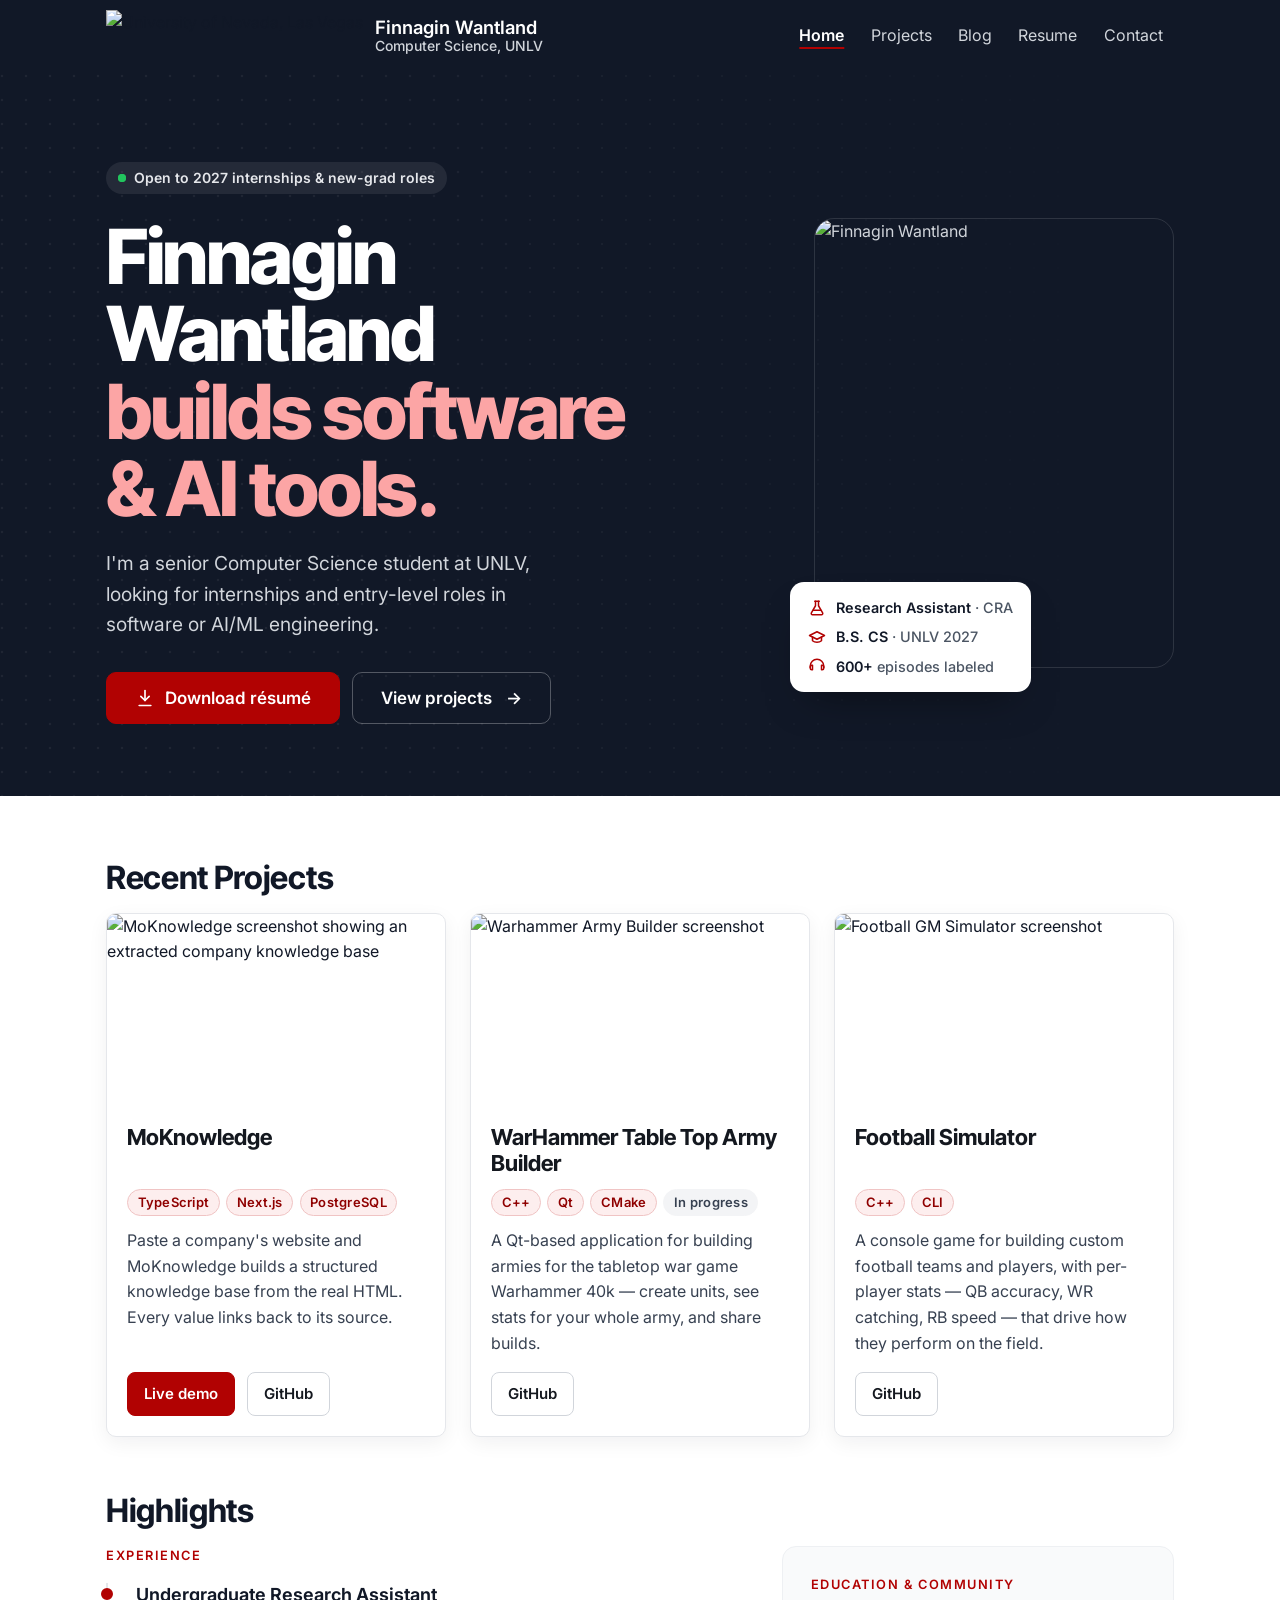
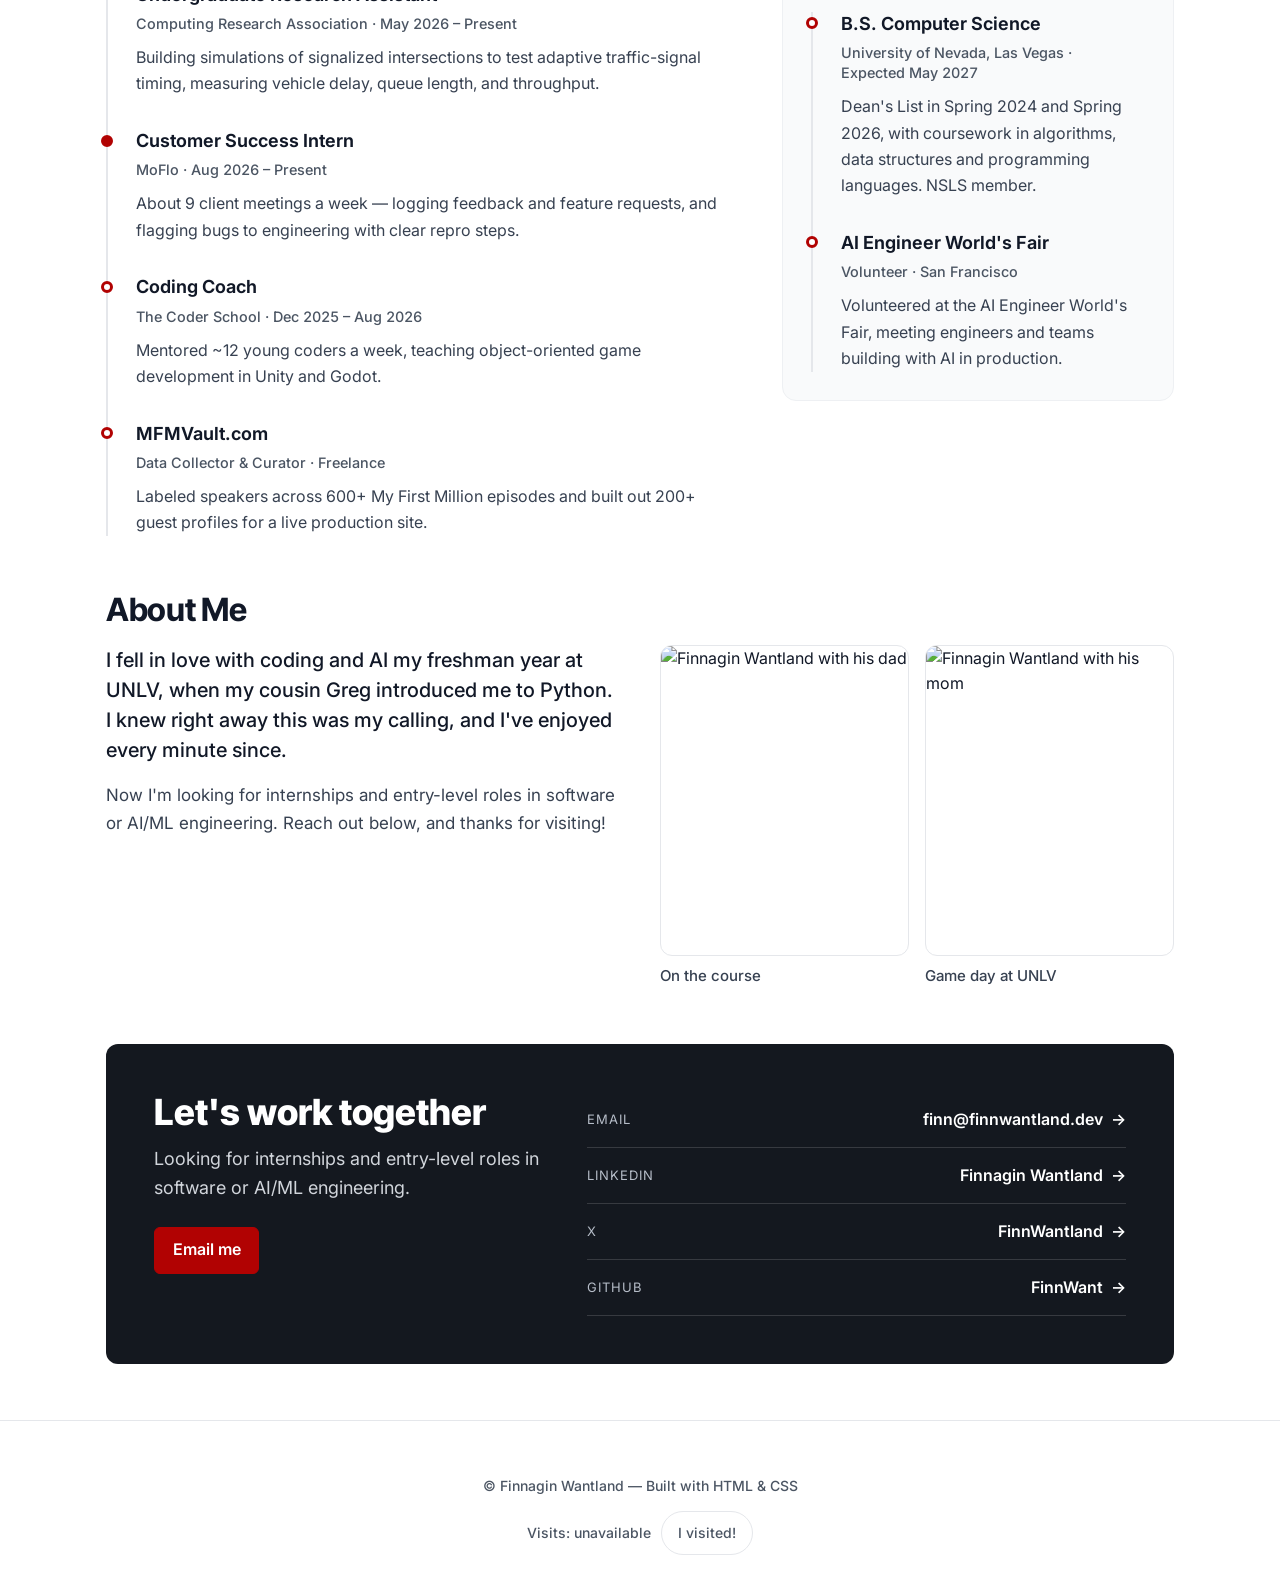
==== commit aea3eb39: "hillclimb 6: Replace the index.html hero with a full-bleed dark band that matches t" ====
--- a/index.html
+++ b/index.html
@@ -24,10 +24,10 @@
   <link rel="preconnect" href="https://fonts.gstatic.com" crossorigin />
   <link rel="stylesheet"
     href="https://fonts.googleapis.com/css2?family=Inter:wght@400..700&amp;family=Inter+Tight:wght@700;800&amp;display=swap" />
-  <link rel="stylesheet" href="styles.css?v=23" />
+  <link rel="stylesheet" href="styles.css?v=24" />
 </head>
 
-<body>
+<body class="home">
   <header class="site-header">
     <div class="container header-inner">
       <a class="brand" href="index.html">
@@ -52,38 +52,61 @@
     </div>
   </header>
 
-  <main class="container">
-    <section class="hero">
-      <div class="hero-text">
-        <h1>Hello, I'm Finnagin Wantland</h1>
-        <p>I'm a senior Computer Science student at UNLV, looking for internships and entry-level roles in software or
-          AI/ML engineering.</p>
-        <div class="hero-actions">
-          <a class="btn hero-cta" href="Finnagin-Wantland-Resume.pdf" target="_blank" rel="noopener">Download résumé</a>
-          <a class="text-link" href="projects.html">View projects<span class="text-link-arrow" aria-hidden="true">→</span></a>
-          <a class="text-link" href="blog.html">Read blog<span class="text-link-arrow" aria-hidden="true">→</span></a>
-        </div>
-      </div>
-      <div class="hero-image">
-        <canvas class="hero-edges hero-edges-back" aria-hidden="true"></canvas>
-        <div class="hero-portrait">
-          <div class="hero-portrait-clip">
-            <img src="Images/HeroIMG.jpg" alt="Finnagin Wantland" width="900" height="900" />
+  <main>
+    <section class="hero hero--dark">
+      <svg class="hero-grid" aria-hidden="true" focusable="false">
+        <defs>
+          <pattern id="hero-dots" width="24" height="24" patternUnits="userSpaceOnUse">
+            <circle cx="2" cy="2" r="1.25" fill="currentColor" />
+          </pattern>
+        </defs>
+        <rect width="100%" height="100%" fill="url(#hero-dots)" />
+      </svg>
+      <div class="container hero-inner">
+        <div class="hero-text">
+          <p class="hero-status"><span class="hero-status-dot" aria-hidden="true"></span>Open to 2027 internships &amp; new-grad roles</p>
+          <h1 class="hero-title">Finnagin Wantland <span class="hero-title-sub">builds software &amp; AI tools.</span></h1>
+          <p class="hero-intro">I'm a senior Computer Science student at UNLV, looking for internships and entry-level roles
+            in software or AI/ML engineering.</p>
+          <div class="hero-actions">
+            <a class="hero-btn hero-btn--primary" href="Finnagin-Wantland-Resume.pdf" target="_blank" rel="noopener">
+              <svg class="hero-btn-icon" viewBox="0 0 24 24" width="20" height="20" aria-hidden="true" focusable="false"
+                fill="none" stroke="currentColor" stroke-width="2" stroke-linecap="round" stroke-linejoin="round">
+                <path d="M12 3v12" /><path d="m7 10 5 5 5-5" /><path d="M5 21h14" />
+              </svg>Download résumé</a>
+            <a class="hero-btn hero-btn--ghost" href="projects.html">View projects<span aria-hidden="true">&nbsp;→</span></a>
           </div>
         </div>
-        <canvas class="hero-edges hero-edges-front" aria-hidden="true"></canvas>
-        <!-- Positioned by the script below, so it stays hidden without JS. Everything here also appears in Highlights or About Me. -->
-        <ul class="hero-graph" aria-label="Facts about me" hidden>
-          <li><button class="graph-node" type="button"><span class="graph-node-body"><span class="graph-node-fact">I'm finishing a B.S. in Computer Science at UNLV, expected May 2027.</span></span></button></li>
-          <li><button class="graph-node" type="button"><span class="graph-node-body"><span class="graph-node-fact">As a research assistant, I build simulations of signalized intersections to test adaptive signal timing.</span></span></button></li>
-          <li><button class="graph-node" type="button"><span class="graph-node-body"><span class="graph-node-fact">I'm a Customer Success Intern at MoFlo, in about 9 client meetings a week.</span></span></button></li>
-          <li><button class="graph-node" type="button"><span class="graph-node-body"><span class="graph-node-fact">I coached about 12 young coders a week in game development with Unity and Godot.</span></span></button></li>
-          <li><button class="graph-node" type="button"><span class="graph-node-body"><span class="graph-node-fact">I labeled speakers across 600+ My First Million episodes for MFMVault.com.</span></span></button></li>
-          <li><button class="graph-node" type="button"><span class="graph-node-body"><span class="graph-node-fact">I made the Dean's List in Spring 2024 and Spring 2026.</span></span></button></li>
-          <li><button class="graph-node" type="button"><span class="graph-node-body"><span class="graph-node-fact">I volunteered at the AI Engineer World's Fair in San Francisco.</span></span></button></li>
-        </ul>
+        <div class="hero-media">
+          <img class="hero-photo" src="Images/HeroIMG.jpg" alt="Finnagin Wantland" width="900" height="900" />
+          <ul class="proof-card" aria-label="At a glance">
+            <li>
+              <svg class="proof-icon" viewBox="0 0 24 24" width="18" height="18" aria-hidden="true" focusable="false"
+                fill="none" stroke="currentColor" stroke-width="2" stroke-linecap="round" stroke-linejoin="round">
+                <path d="M9 3h6" /><path d="M10 3v6L4.5 18.5A1.7 1.7 0 0 0 6 21h12a1.7 1.7 0 0 0 1.5-2.5L14 9V3" /><path d="M7 15h10" />
+              </svg>
+              <span>Research Assistant <span class="proof-label">· CRA</span></span>
+            </li>
+            <li>
+              <svg class="proof-icon" viewBox="0 0 24 24" width="18" height="18" aria-hidden="true" focusable="false"
+                fill="none" stroke="currentColor" stroke-width="2" stroke-linecap="round" stroke-linejoin="round">
+                <path d="m22 10-10-5-10 5 10 5 10-5Z" /><path d="M6 12v5c3 2.5 9 2.5 12 0v-5" />
+              </svg>
+              <span>B.S. CS <span class="proof-label">· UNLV 2027</span></span>
+            </li>
+            <li>
+              <svg class="proof-icon" viewBox="0 0 24 24" width="18" height="18" aria-hidden="true" focusable="false"
+                fill="none" stroke="currentColor" stroke-width="2" stroke-linecap="round" stroke-linejoin="round">
+                <path d="M3 14v-2a9 9 0 0 1 18 0v2" /><path d="M21 15a2 2 0 0 1-2 2h-1v-6h1a2 2 0 0 1 2 2Z" /><path d="M3 15a2 2 0 0 0 2 2h1v-6H5a2 2 0 0 0-2 2Z" />
+              </svg>
+              <span>600+ <span class="proof-label">episodes labeled</span></span>
+            </li>
+          </ul>
+        </div>
       </div>
     </section>
+
+    <div class="container">
 
     <section class="Recent-Projects">
       <h2>Recent Projects</h2>
@@ -250,6 +273,7 @@
         </li>
       </ul>
     </section>
+    </div>
   </main>
 
   <dialog id="contact-dialog" class="contact-dialog" aria-labelledby="contact-dialog-title">
@@ -294,216 +318,19 @@
 
   <script src="site.js"></script>
   <script>
-    // Hero: a slowly rotating 3D graph of facts around the portrait. Nodes with z < 0 sit
-    // behind the photo and z >= 0 in front of it. Hovering, focusing or tapping a node
-    // opens its fact and pauses the rotation so it doesn't drift away from the cursor.
-    // Reduced motion gets one still frame; the facts still open.
+    // Home header: dark and continuous with the hero band until the page scrolls 80px,
+    // then .header--scrolled swaps in the standard light header. The sentinel covers the
+    // top 80px of the document, so it leaves the viewport at exactly that point.
     (() => {
-      const hero = document.querySelector(".hero");
-      const image = document.querySelector(".hero-image");
-      const portrait = document.querySelector(".hero-portrait");
-      const graph = document.querySelector(".hero-graph");
-      if (!hero || !image || !portrait || !graph) return;
-
-      const motion = matchMedia("(prefers-reduced-motion: no-preference)").matches;
-      const mouse = matchMedia("(hover: hover) and (pointer: fine)").matches;
-      const dark = matchMedia("(prefers-color-scheme: dark)");
-
-      const PAD = 60; // how far .hero-edges extends past .hero-image, in styles.css
-      const SPEED = 0.09; // radians per second, about 70s per revolution
-      const TILT = 0.28; // radians the graph leans towards the viewer
-      // Height of each node on the unit sphere, varied so they don't orbit in one plane.
-      const HEIGHTS = [-0.72, 0.3, -0.3, 0.74, -0.58, 0.05, 0.56];
-      // A ring keeps every node connected; the chords make it read as a graph, not a loop.
-      const EDGES = [[0, 1], [1, 2], [2, 3], [3, 4], [4, 5], [5, 6], [6, 0], [0, 3], [1, 4], [2, 5]];
-
-      const backCtx = image.querySelector(".hero-edges-back").getContext("2d");
-      const frontCtx = image.querySelector(".hero-edges-front").getContext("2d");
-      const nodes = [...graph.querySelectorAll(".graph-node")].map((el, i, all) => ({
-        el,
-        body: el.querySelector(".graph-node-body"),
-        phi: (i / all.length) * Math.PI * 2 + 0.35,
-        height: HEIGHTS[i % HEIGHTS.length],
-        i, x: 0, y: 0, z: 0,
-      }));
-
-      let active = null;
-      let geo = null;
-      let colors = null;
-      let time = 0;
-      let speed = 1;
-
-      const measure = () => {
-        const dpr = devicePixelRatio || 1;
-        const w = image.offsetWidth + PAD * 2;
-        const h = image.offsetHeight + PAD * 2;
-        for (const ctx of [backCtx, frontCtx]) {
-          ctx.canvas.width = w * dpr;
-          ctx.canvas.height = h * dpr;
-          ctx.setTransform(dpr, 0, 0, dpr, 0, 0);
-        }
-        const r = portrait.offsetWidth / 2;
-        const cx = portrait.offsetLeft + r;
-        // The orbit reaches past the photo, but never off the side of the screen.
-        const room = document.documentElement.clientWidth - image.getBoundingClientRect().left - cx - 16;
-        geo = { w, h, r, cx, cy: portrait.offsetTop + r, rx: Math.min(r * 1.28, room), ry: r * 1.12 };
-      };
-      const readColors = () => {
-        const s = getComputedStyle(document.documentElement);
-        colors = { edge: s.getPropertyValue("--muted"), hot: s.getPropertyValue("--accent") };
-      };
-
-      // Mouse position from -1 to 1 across the hero, eased; drives the ring and parallax.
-      const target = { x: 0, y: 0 };
-      const eased = { x: 0, y: 0 };
-
-      const draw = () => {
-        const yaw = eased.x * 0.35;
-        const tilt = TILT + eased.y * 0.2;
-        const bounds = active && image.getBoundingClientRect();
-
-        for (const n of nodes) {
-          const phi = n.phi + time * SPEED + Math.sin(time * 0.5 + n.i) * 0.1 + yaw;
-          const h = n.height + Math.sin(time * 0.37 + n.i * 2) * 0.05;
-          const ring = Math.sqrt(1 - h * h);
-          const x = ring * Math.sin(phi);
-          const z = ring * Math.cos(phi);
-          const y2 = h * Math.cos(tilt) - z * Math.sin(tilt);
-          n.z = h * Math.sin(tilt) + z * Math.cos(tilt);
-
-          const scale = 1 / (1 - n.z * 0.22);
-          n.x = geo.cx + geo.rx * x * scale;
-          n.y = geo.cy + geo.ry * y2 * scale;
-
-          // An open card slides along x to stay on screen and off the intro text, using its
-          // true width as it grows. Its left edge never passes the node, so the card stays
-          // under the cursor; sliding out from under it would close the card and flicker.
-          if (n === active) {
-            const half = n.body.offsetWidth / 2;
-            const left = Math.min(Math.max(12 - bounds.left, -24), n.x - 10);
-            const right = document.documentElement.clientWidth - 12 - bounds.left;
-            n.x = Math.max(left + half, Math.min(right - half, n.x));
-          }
-          const open = n === active;
-          n.el.style.transform = `translate(${n.x.toFixed(1)}px, ${n.y.toFixed(1)}px) translate(-50%, -50%) scale(${open ? 1 : scale.toFixed(3)})`;
-          n.el.style.opacity = open ? 1 : (0.72 + n.z * 0.28).toFixed(2);
-          // Portrait is 10 and the front edges 20. An open card must never be hidden behind the photo.
-          n.el.style.zIndex = open ? 30 : n.z < 0 ? 5 : 25;
-        }
-
-        backCtx.clearRect(0, 0, geo.w, geo.h);
-        frontCtx.clearRect(0, 0, geo.w, geo.h);
-        const segment = (ctx, a, b, x1, y1, x2, y2) => {
-          const hot = active && (a === active || b === active);
-          ctx.strokeStyle = hot ? colors.hot : colors.edge;
-          // Front edges can cross the face, so they stay faint even when highlighted.
-          ctx.globalAlpha = ctx === frontCtx ? (hot ? 0.5 : 0.3) : hot ? 0.9 : 0.3;
-          ctx.lineWidth = hot && ctx === backCtx ? 1.5 : 1;
-          ctx.beginPath();
-          ctx.moveTo(x1 + PAD, y1 + PAD);
-          ctx.lineTo(x2 + PAD, y2 + PAD);
-          ctx.stroke();
-        };
-        for (const [ai, bi] of EDGES) {
-          const a = nodes[ai];
-          const b = nodes[bi];
-          const layer = (n) => (n.z < 0 ? backCtx : frontCtx);
-          if (layer(a) === layer(b)) {
-            segment(layer(a), a, b, a.x, a.y, b.x, b.y);
-          } else {
-            // The edge passes through the photo's depth: split it there so one part goes behind.
-            const t = a.z / (a.z - b.z);
-            const mx = a.x + (b.x - a.x) * t;
-            const my = a.y + (b.y - a.y) * t;
-            segment(layer(a), a, b, a.x, a.y, mx, my);
-            segment(layer(b), a, b, mx, my, b.x, b.y);
-          }
-        }
-      };
-
-      const setActive = (n) => {
-        if (active === n) return;
-        active?.el.classList.remove("is-open");
-        active = n;
-        active?.el.classList.add("is-open");
-        if (!motion) draw();
-      };
-
-      let lastPointer = "mouse";
-      for (const n of nodes) {
-        n.el.addEventListener("pointerdown", (e) => { lastPointer = e.pointerType; });
-        n.el.addEventListener("pointerenter", (e) => { if (e.pointerType === "mouse") setActive(n); });
-        n.el.addEventListener("pointerleave", (e) => {
-          if (e.pointerType === "mouse" && active === n && !n.el.matches(":focus-visible")) setActive(null);
-        });
-        n.el.addEventListener("focus", () => { if (n.el.matches(":focus-visible")) setActive(n); });
-        n.el.addEventListener("blur", () => { if (active === n) setActive(null); });
-        n.el.addEventListener("click", () => { if (lastPointer !== "mouse") setActive(active === n ? null : n); });
-      }
-      document.addEventListener("click", (e) => {
-        if (active && !e.target.closest(".graph-node")) setActive(null);
-      });
-      document.addEventListener("keydown", (e) => { if (e.key === "Escape") setActive(null); });
-
-      if (motion && mouse) {
-        const clamp = (n) => Math.max(-1, Math.min(1, n));
-        hero.addEventListener("pointermove", (e) => {
-          const r = image.getBoundingClientRect();
-          target.x = clamp((e.clientX - (r.left + r.width / 2)) / (hero.offsetWidth / 2));
-          target.y = clamp((e.clientY - (r.top + r.height / 2)) / (hero.offsetHeight / 2));
-        });
-        hero.addEventListener("pointerleave", () => {
-          target.x = 0;
-          target.y = 0;
-        });
-      }
-
-      graph.hidden = false;
-      measure();
-      readColors();
-      new ResizeObserver(() => { measure(); if (!motion) draw(); }).observe(image);
-      dark.addEventListener("change", () => { readColors(); if (!motion) draw(); });
-
-      if (!motion) {
-        draw();
-        return;
-      }
-
-      let onScreen = true;
-      let last = null;
-      const tick = (now) => {
-        const dt = last === null ? 0 : Math.min((now - last) / 1000, 0.1);
-        last = now;
-        // Ease towards a stop while a fact is open, and back up again afterwards.
-        speed += ((active ? 0 : 1) - speed) * 0.08;
-        if (speed < 0.005) speed = 0; // otherwise it only ever approaches a stop
-        time += dt * speed;
-        // The mouse tilt holds too, or moving across an open card would shift it.
-        if (!active) {
-          eased.x += (target.x - eased.x) * 0.08;
-          eased.y += (target.y - eased.y) * 0.08;
-        }
-        if (mouse) {
-          image.style.setProperty("--px", eased.x.toFixed(3));
-          image.style.setProperty("--py", eased.y.toFixed(3));
-          if (Math.hypot(eased.x, eased.y) > 0.05) {
-            const angle = (Math.atan2(eased.x, -eased.y) * 180) / Math.PI;
-            image.style.setProperty("--ring-angle", `${angle.toFixed(1)}deg`);
-          }
-        }
-        draw();
-        if (onScreen) requestAnimationFrame(tick);
-      };
-      // Nothing to animate once the hero has scrolled away.
+      const header = document.querySelector(".site-header");
+      if (!header || !("IntersectionObserver" in window)) return;
+      const sentinel = document.createElement("div");
+      sentinel.className = "header-sentinel";
+      sentinel.setAttribute("aria-hidden", "true");
+      document.body.prepend(sentinel);
       new IntersectionObserver(([e]) => {
-        const wasOff = !onScreen;
-        onScreen = e.isIntersecting;
-        if (onScreen && wasOff) {
-          last = null;
-          requestAnimationFrame(tick);
-        }
-      }).observe(hero);
-      requestAnimationFrame(tick);
+        header.classList.toggle("header--scrolled", !e.isIntersecting);
+      }).observe(sentinel);
     })();
   </script>
   <!-- Turnstile loads in explicit mode: the widget is rendered when the dialog first opens, not on page load.
--- a/styles.css
+++ b/styles.css
@@ -5,7 +5,6 @@
   --surface: #ffffff;
   --surface-alt: #f7f8fa;
   --text: #111827;
-  --hero-intro: #1f2937;
   --muted: #5b6472;
   --meta: #4b5563;
   --highlight-body: #374151;
@@ -22,7 +21,8 @@
   --btn-secondary-border: #d1d5db;
   --btn-secondary-hover: #b00000;
   --border: #e5e7eb;
-  --accent: #b10202;
+  --brand: #b10202;
+  --accent: var(--brand);
   --accent-hover: #8e0202;
   --accent-on: #ffffff;
   --accent-soft: rgba(177, 2, 2, 0.08);
@@ -38,6 +38,25 @@
   --contact-label: #b6bdc8;
   --contact-hover: #ff8a8a;
   --contact-rule: rgba(255, 255, 255, 0.15);
+  /* The index hero band (and the header over it) is dark in both themes too, and its
+     primary button stays brand red: white on --brand passes contrast on any background. */
+  --hero-bg: #111827;
+  --hero-dots: rgba(255, 255, 255, 0.06);
+  --hero-title: #ffffff;
+  --hero-title-accent: #fca5a5;
+  --hero-body: #d1d5db;
+  --hero-chip-bg: rgba(255, 255, 255, 0.08);
+  --hero-chip-text: #e5e7eb;
+  --hero-status: #22c55e;
+  --hero-cta-hover: #991b1b;
+  --hero-ghost-border: rgba(255, 255, 255, 0.28);
+  --hero-photo-border: rgba(255, 255, 255, 0.12);
+  --hero-nav-hover-bg: rgba(255, 255, 255, 0.08);
+  --proof-bg: #ffffff;
+  --proof-text: #111827;
+  --proof-label: #4b5563;
+  --proof-shadow: 0 20px 40px -20px rgba(0, 0, 0, 0.5);
+  --header-shadow: 0 2px 12px rgba(16, 24, 40, 0.08);
   /* Type. Display is only for the H1, section H2s, the Contact H2 and project card
      titles; everything else is body. Nothing goes below --text-small. */
   --font-display: 'Inter Tight', 'Inter', Arial, sans-serif;
@@ -56,7 +75,6 @@
     --surface: #171b21;
     --surface-alt: #1d222a;
     --text: #e8eaed;
-    --hero-intro: #d1d5db;
     --muted: #a2acba;
     --meta: #a2acba;
     --highlight-body: #c4cbd5;
@@ -87,7 +105,7 @@
 
 * { box-sizing: border-box }
 
-/* The hero graph's canvases reach past the page edge on narrow screens. Set on both:
+/* Guards against anything (e.g. the hero proof card's offset) reaching past the page edge. Set on both:
    on body alone it passes to the viewport and becomes hidden, which can still scroll. */
 html { overflow-x: clip }
 
@@ -191,170 +209,223 @@
 .nav-toggle[aria-expanded="true"] span:nth-child(2) { opacity: 0 }
 .nav-toggle[aria-expanded="true"] span:nth-child(3) { transform: translateY(-7px) rotate(-45deg) }
 
-/* hero */
-/* margin-bottom: 0 so the padding alone sets the gap to the next section. */
-.hero {
+/* Home header: dark and continuous with the hero band until the inline script on
+   index.html adds .header--scrolled (after 80px), which restores the standard header.
+   The border keeps its 3px so the swap doesn't shift the layout; it just matches the band. */
+.home .site-header {
+  background: var(--hero-bg);
+  border-bottom-color: var(--hero-bg);
+  transition: background-color 200ms ease, border-color 200ms ease, box-shadow 200ms ease;
+}
+
+.home .site-header .brand-name,
+.home .site-header .brand-tag,
+.home .site-header .nav a { transition: color 200ms ease, background-color 200ms ease }
+
+.home .site-header:not(.header--scrolled) .brand-name { color: var(--hero-title) }
+
+.home .site-header:not(.header--scrolled) .brand-tag { color: var(--hero-body) }
+
+.home .site-header:not(.header--scrolled) .nav a { color: var(--hero-body) }
+
+.home .site-header:not(.header--scrolled) .nav a:hover { color: var(--hero-title); background: var(--hero-nav-hover-bg) }
+
+.home .site-header:not(.header--scrolled) .nav a[aria-current="page"] {
+  color: var(--hero-title);
+  text-decoration: underline 2px var(--brand);
+  text-underline-offset: 6px;
+}
+
+.home .site-header:not(.header--scrolled) .nav-toggle { border-color: var(--hero-ghost-border) }
+
+.home .site-header:not(.header--scrolled) .nav-toggle span { background: var(--hero-title) }
+
+.home .site-header:not(.header--scrolled) :focus-visible { outline-color: var(--hero-title) }
+
+.home .site-header.header--scrolled {
+  background: var(--bg);
+  border-bottom-color: var(--accent);
+  box-shadow: var(--header-shadow);
+}
+
+/* Covers the top 80px of the document; the header script watches it leave the viewport. */
+.header-sentinel {
+  position: absolute;
+  top: 0;
+  left: 0;
+  width: 1px;
+  height: 80px;
+  pointer-events: none;
+}
+
+/* hero: a full-bleed dark band, the same branded frame as the contact panel. */
+.hero--dark {
+  position: relative;
+  isolation: isolate;
+  margin: 0 0 64px 0;
+  background: var(--hero-bg);
+  color: var(--hero-body);
+}
+
+/* Dot grid (inline SVG pattern, 24px spacing) that fades out to the right. */
+.hero-grid {
+  position: absolute;
+  inset: 0;
+  z-index: -1;
+  width: 100%;
+  height: 100%;
+  color: var(--hero-dots);
+  pointer-events: none;
+  -webkit-mask-image: linear-gradient(to right, black 0%, black 25%, transparent 90%);
+  mask-image: linear-gradient(to right, black 0%, black 25%, transparent 90%);
+}
+
+.hero-inner {
   display: grid;
-  grid-template-columns: minmax(0, 1fr) clamp(280px, 36vw, 420px);
-  gap: 56px;
+  grid-template-columns: minmax(0, 1.4fr) minmax(0, 1fr);
+  gap: 64px;
   align-items: center;
-  padding: 56px 0 64px;
-  margin-bottom: 0;
-}
-
-.hero-text h1 {
-  margin: 0 0 1rem 0;
-  font-size: clamp(2.25rem, 5vw, 3.5rem);
+  padding-block: 88px 72px;
+}
+
+/* The container's own top padding would otherwise add to the 64px below the band. */
+.hero--dark + .container { padding-top: 0 }
+
+.hero-status {
+  display: inline-flex;
+  align-items: center;
+  gap: 8px;
+  margin: 0 0 24px 0;
+  padding: 6px 12px;
+  border-radius: 999px;
+  background: var(--hero-chip-bg);
+  color: var(--hero-chip-text);
+  font-size: 0.875rem;
+  font-weight: 600;
+  line-height: 1.4;
+}
+
+.hero-status-dot {
+  position: relative;
+  flex: none;
+  width: 8px;
+  height: 8px;
+  border-radius: 50%;
+  background: var(--hero-status);
+}
+
+@media (prefers-reduced-motion: no-preference) {
+  .hero-status-dot::after {
+    content: "";
+    position: absolute;
+    inset: 0;
+    border-radius: 50%;
+    background: var(--hero-status);
+    animation: status-pulse 2s ease-out infinite;
+  }
+}
+
+@keyframes status-pulse {
+  from { opacity: 0.7; transform: scale(1) }
+  to { opacity: 0; transform: scale(2.75) }
+}
+
+.hero-title {
+  margin: 0 0 20px 0;
+  font-size: clamp(2.75rem, 6vw, 4.75rem);
   font-weight: 800;
-  line-height: 1.1;
+  line-height: 1.02;
+  letter-spacing: -0.03em;
+  color: var(--hero-title);
   text-wrap: balance;
 }
 
-.hero-text p {
-  margin: 0 0 1.75rem 0;
-  max-width: 60ch;
-  font-size: 1.25rem;
-  line-height: 1.55;
-  color: var(--hero-intro);
-}
-
-/* --px and --py run from -1 to 1 and --ring-angle follows the cursor; all three are set
-   by the script on index.html. Without it, these defaults are the static layout. */
-.hero-image { position: relative; isolation: isolate }
-
-/* The padding shows the background through as a ring: accent arc, otherwise --border. */
-.hero-portrait {
+.hero-title-sub { display: block; color: var(--hero-title-accent) }
+
+.hero-intro {
+  margin: 0 0 32px 0;
+  max-width: 36ch;
+  font-size: 1.2rem;
+  line-height: 1.6;
+  color: var(--hero-body);
+}
+
+.hero-actions { display: flex; flex-wrap: wrap; gap: 12px; align-items: center }
+
+.hero-btn {
+  display: inline-flex;
+  align-items: center;
+  justify-content: center;
+  gap: 10px;
+  min-height: 52px;
+  padding: 0 28px;
+  border: 1px solid transparent;
+  border-radius: 10px;
+  font-size: 1.0625rem;
+  font-weight: 600;
+  line-height: 1.2;
+  text-decoration: none;
+  transition: background-color 0.15s ease, border-color 0.15s ease, transform 0.15s ease;
+}
+
+.hero-btn:focus-visible {
+  outline: 2px solid var(--hero-title);
+  outline-offset: 3px;
+  border-radius: 10px;
+}
+
+.hero-btn--primary { background: var(--brand); border-color: var(--brand); color: var(--hero-title) }
+
+.hero-btn--primary:hover { background: var(--hero-cta-hover); border-color: var(--hero-cta-hover); transform: translateY(-1px) }
+
+.hero-btn-icon { flex: none }
+
+.hero-btn--ghost { background: transparent; border-color: var(--hero-ghost-border); color: var(--hero-title) }
+
+.hero-btn--ghost:hover { border-color: var(--hero-title) }
+
+.hero-media {
   position: relative;
-  z-index: 10;
-  padding: 6px;
-  border-radius: 50%;
-  background: conic-gradient(
-    from calc(var(--ring-angle, 45deg) - 54deg),
-    var(--accent) 0 30%,
-    var(--border) 30% 100%
-  );
-  box-shadow: var(--shadow-lift);
-  translate: calc(var(--px, 0) * 6px) calc(var(--py, 0) * 6px);
-}
-
-/* Clips inside the ring, so the overscaled photo can't cover it. */
-.hero-portrait-clip { border-radius: 50%; overflow: hidden }
-
-/* Slightly overscaled so the shift never exposes the edge of the photo. */
-.hero-portrait img {
+  justify-self: end;
+  width: 100%;
+  max-width: 360px;
+}
+
+.hero-photo {
   display: block;
   width: 100%;
   height: auto;
-  aspect-ratio: 1;
+  aspect-ratio: 4 / 5;
   object-fit: cover;
-  transform: scale(1.06) translate(calc(var(--px, 0) * -8px), calc(var(--py, 0) * -8px));
-}
-
-/* The graph. Stacking inside .hero-image, set by the script on index.html:
-   back edges 1, back nodes 5, portrait 10, front edges 20, front nodes 25, open fact 30. */
-.hero-edges {
+  object-position: center 20%;
+  border: 1px solid var(--hero-photo-border);
+  border-radius: 20px;
+}
+
+/* Overlaps the photo's bottom-left corner; static below it on small screens. */
+.proof-card {
   position: absolute;
-  inset: -60px; /* PAD in the script */
-  width: calc(100% + 120px);
-  height: calc(100% + 120px);
-  pointer-events: none;
-}
-
-.hero-edges-back { z-index: 1 }
-
-.hero-edges-front { z-index: 20 }
-
-.hero-graph { list-style: none; margin: 0; padding: 0 }
-
-/* The button is a 44px hit target around a much smaller visible dot. */
-.graph-node {
-  position: absolute;
-  top: 0;
-  left: 0;
-  width: 44px;
-  height: 44px;
-  padding: 0;
-  border: 0;
-  background: none;
-  color: inherit;
-  font: inherit;
-  cursor: pointer;
-  will-change: transform;
-}
-
-.graph-node:focus-visible { outline: none }
-
-.graph-node:focus-visible .graph-node-body { outline: 2px solid var(--accent); outline-offset: 2px }
-
-.graph-node-body {
-  position: absolute;
-  top: 50%;
-  left: 50%;
-  translate: -50% -50%;
-  display: block;
-  width: 14px;
-  max-height: 14px;
-  overflow: hidden;
-  border-radius: 999px;
-  background: var(--accent);
-  box-shadow: var(--shadow);
-  transition: width 0.25s ease, max-height 0.25s ease, border-radius 0.25s ease, background 0.2s ease;
-}
-
-.graph-node.is-open .graph-node-body {
-  width: 224px;
-  max-height: 200px;
-  border-radius: var(--radius);
-  background: var(--surface);
-  box-shadow: 0 0 0 1px var(--border), var(--shadow-lift);
-}
-
-/* A fixed width stops the text re-wrapping while the card grows around it. */
-.graph-node-fact {
-  display: block;
-  box-sizing: border-box;
-  width: 224px;
-  padding: 10px 12px;
-  color: var(--text);
-  font-size: var(--text-small);
-  font-weight: 500;
-  line-height: 1.45;
-  text-align: left;
-  opacity: 0;
-  transition: opacity 0.2s ease;
-}
-
-.graph-node.is-open .graph-node-fact { opacity: 1 }
-
-.hero-actions { display: flex; flex-wrap: wrap; gap: 12px 20px; align-items: center }
-
-.btn.hero-cta {
-  display: inline-flex;
-  align-items: center;
-  justify-content: center;
-  min-height: 52px;
-  padding: 0 28px;
-  font-size: 1.0625rem;
-}
-
-/* inline-block rather than flex so the arrow (also inline-block) stays out of the underline.
-   24px line + 10px padding top and bottom = the 44px tap target. */
-.text-link {
-  display: inline-block;
-  min-height: 44px;
-  padding-block: 10px;
-  line-height: 24px;
+  left: -24px;
+  bottom: -24px;
+  display: grid;
+  gap: 10px;
+  margin: 0;
+  padding: 16px 18px;
+  list-style: none;
+  background: var(--proof-bg);
+  border-radius: 14px;
+  box-shadow: var(--proof-shadow);
+  color: var(--proof-text);
+  font-size: 0.9rem;
   font-weight: 600;
-  color: var(--accent);
-  text-decoration: underline;
-  text-underline-offset: 3px;
-}
-
-.text-link:hover, .text-link:focus-visible { color: var(--accent-hover); text-decoration-thickness: 2px }
-
-.text-link-arrow { display: inline-block; margin-left: 0.35em; transition: transform 0.15s ease }
-
-.text-link:hover .text-link-arrow, .text-link:focus-visible .text-link-arrow { transform: translateX(4px) }
+  line-height: 1.35;
+}
+
+.proof-card li { display: flex; align-items: center; gap: 10px; white-space: nowrap }
+
+.proof-icon { flex: none; color: var(--brand) }
+
+.proof-label { color: var(--proof-label); font-weight: 500 }
 
 /* buttons */
 .btn {
@@ -944,6 +1015,8 @@
 
   .nav a { padding: 0.7rem 0.5rem; border-bottom: 1px solid var(--border) }
 
+  .home .site-header:not(.header--scrolled) .nav a { border-bottom-color: var(--hero-photo-border) }
+
   .brand-logo { height: 40px }
 
   .brand-name { font-size: 1rem }
@@ -952,21 +1025,22 @@
 @media (max-width: 720px) {
   :root { --text-section: 1.75rem; --text-card-title: 1.25rem }
 
-  .hero { grid-template-columns: minmax(0, 1fr); gap: 20px; padding: 24px 0 48px }
+  .hero-inner { grid-template-columns: minmax(0, 1fr); gap: 32px; padding-block: 40px 48px }
 
   /* The text comes first in the source; only the visual order puts the photo on top. */
-  .hero-image { order: -1 }
-
-  .hero-portrait { width: min(240px, 70vw); margin: 0 auto }
-
-  /* Room for the orbit above and below the photo. */
-  .hero-image { margin: 28px 0 }
-
-  .hero-text h1 { font-size: 2.25rem }
-
-  .hero-text p { font-size: 1.125rem }
-
-  .btn.hero-cta { width: 100% }
+  .hero-media { order: -1; justify-self: stretch; max-width: none }
+
+  .hero-photo { max-width: 280px; margin: 0 auto }
+
+  .proof-card { position: static; margin-top: 16px; width: 100% }
+
+  .proof-card li { white-space: normal }
+
+  .hero-title { font-size: clamp(2.5rem, 11vw, 3.25rem) }
+
+  .hero-actions { flex-direction: column; align-items: stretch }
+
+  .hero-btn { width: 100% }
 
   .contact { grid-template-columns: minmax(0, 1fr); gap: 28px; padding: 28px }
 
@@ -986,7 +1060,6 @@
 
 @media (prefers-reduced-motion: reduce) {
   * { transition: none !important }
-  .card:hover, .post-list li:hover, .btn:hover { transform: none }
+  .card:hover, .post-list li:hover, .btn:hover, .hero-btn:hover { transform: none }
   .contact-row:hover .contact-arrow, .contact-row:focus-visible .contact-arrow { transform: none }
-  .text-link:hover .text-link-arrow, .text-link:focus-visible .text-link-arrow { transform: none }
-}
+}
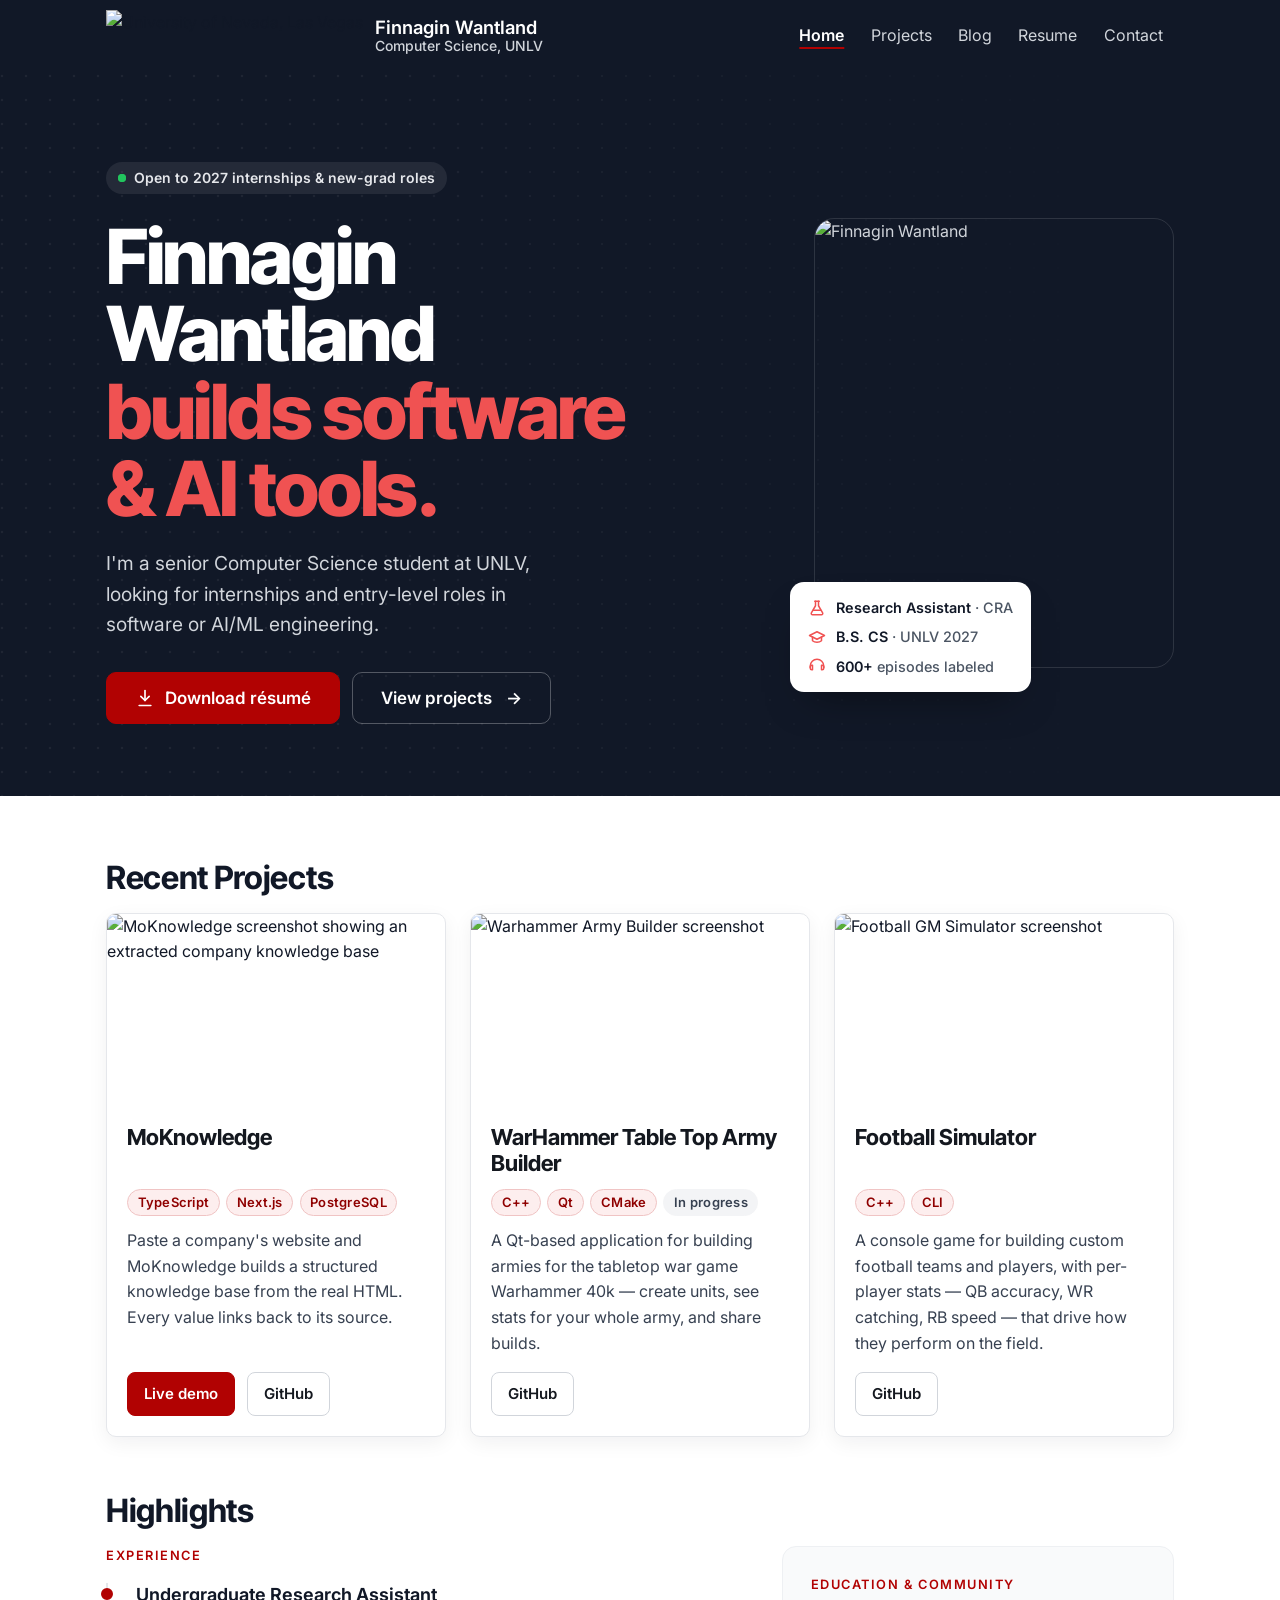
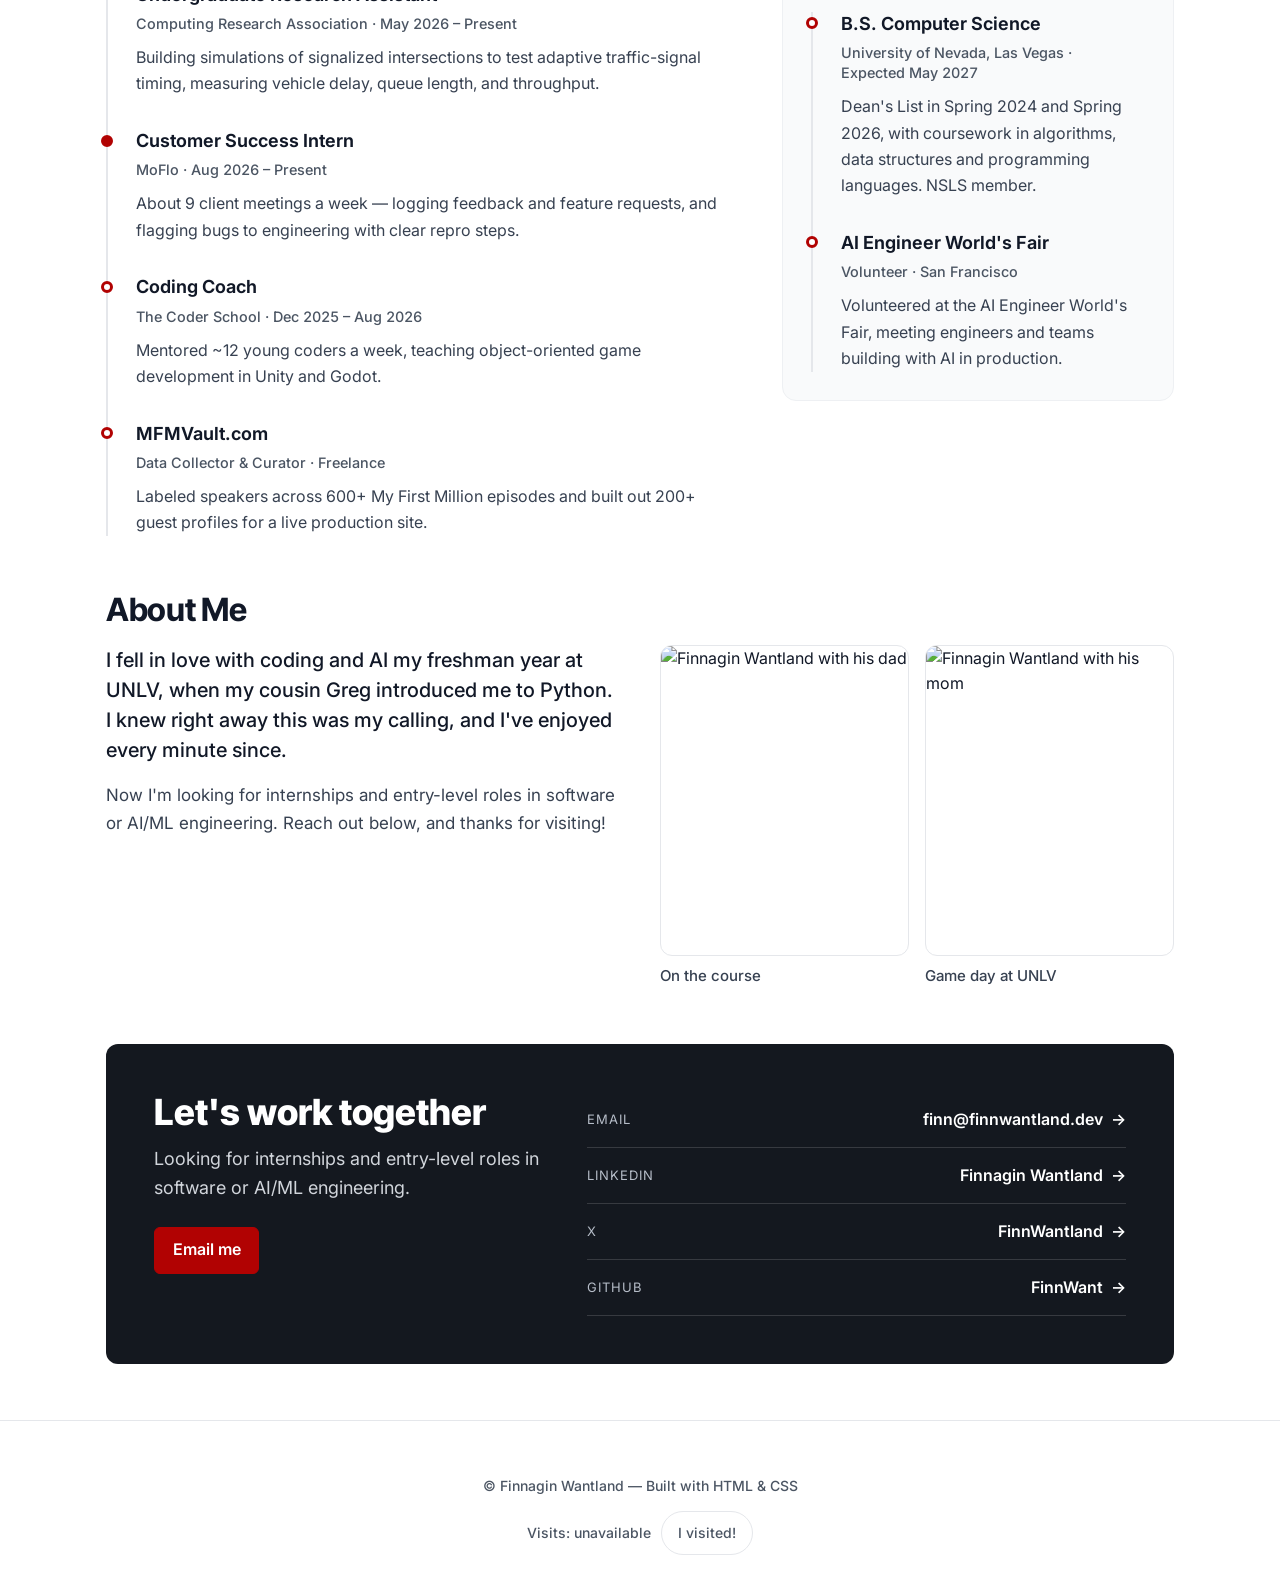
==== commit ed225e6f: "hillclimb 7: Rework the index.html hero for phone widths and unify its accent color" ====
--- a/index.html
+++ b/index.html
@@ -24,7 +24,7 @@
   <link rel="preconnect" href="https://fonts.gstatic.com" crossorigin />
   <link rel="stylesheet"
     href="https://fonts.googleapis.com/css2?family=Inter:wght@400..700&amp;family=Inter+Tight:wght@700;800&amp;display=swap" />
-  <link rel="stylesheet" href="styles.css?v=24" />
+  <link rel="stylesheet" href="styles.css?v=25" />
 </head>
 
 <body class="home">
@@ -64,7 +64,10 @@
       </svg>
       <div class="container hero-inner">
         <div class="hero-text">
-          <p class="hero-status"><span class="hero-status-dot" aria-hidden="true"></span>Open to 2027 internships &amp; new-grad roles</p>
+          <div class="hero-top">
+            <img class="hero-avatar" src="Images/HeroIMG.jpg" alt="" width="56" height="56" />
+            <p class="hero-status"><span class="hero-status-dot" aria-hidden="true"></span>Open to 2027 internships &amp; new-grad roles</p>
+          </div>
           <h1 class="hero-title">Finnagin Wantland <span class="hero-title-sub">builds software &amp; AI tools.</span></h1>
           <p class="hero-intro">I'm a senior Computer Science student at UNLV, looking for internships and entry-level roles
             in software or AI/ML engineering.</p>
@@ -76,6 +79,11 @@
               </svg>Download résumé</a>
             <a class="hero-btn hero-btn--ghost" href="projects.html">View projects<span aria-hidden="true">&nbsp;→</span></a>
           </div>
+          <ul class="hero-stats" aria-label="At a glance">
+            <li><span class="hero-stat-value">CRA</span><span class="hero-stat-label">Research asst.</span></li>
+            <li><span class="hero-stat-value">UNLV ’27</span><span class="hero-stat-label">B.S. CS</span></li>
+            <li><span class="hero-stat-value">600+</span><span class="hero-stat-label">Episodes labeled</span></li>
+          </ul>
         </div>
         <div class="hero-media">
           <img class="hero-photo" src="Images/HeroIMG.jpg" alt="Finnagin Wantland" width="900" height="900" />
--- a/styles.css
+++ b/styles.css
@@ -43,7 +43,13 @@
   --hero-bg: #111827;
   --hero-dots: rgba(255, 255, 255, 0.06);
   --hero-title: #ffffff;
-  --hero-title-accent: #fca5a5;
+  /* One hero red: a UNLV-family red that passes AA for large text on --hero-bg. */
+  --hero-accent: #f05252;
+  --hero-title-accent: var(--hero-accent);
+  --hero-stat-label: #9ca3af;
+  --hero-stat-rule: rgba(255, 255, 255, 0.12);
+  --hero-avatar-ring: rgba(255, 255, 255, 0.18);
+  --hero-toggle-border: rgba(255, 255, 255, 0.2);
   --hero-body: #d1d5db;
   --hero-chip-bg: rgba(255, 255, 255, 0.08);
   --hero-chip-text: #e5e7eb;
@@ -188,14 +194,19 @@
   flex-direction: column;
   justify-content: center;
   gap: 5px;
+  flex: none;
   width: 44px;
   height: 44px;
+  min-width: 44px;
+  min-height: 44px;
   padding: 0 10px;
   background: transparent;
   border: 1px solid var(--border);
-  border-radius: 8px;
+  border-radius: 10px;
   cursor: pointer;
 }
+
+.nav-toggle:focus-visible { outline: 2px solid var(--text); outline-offset: 2px }
 
 .nav-toggle span {
   display: block;
@@ -236,7 +247,9 @@
   text-underline-offset: 6px;
 }
 
-.home .site-header:not(.header--scrolled) .nav-toggle { border-color: var(--hero-ghost-border) }
+.home .site-header:not(.header--scrolled) .nav-toggle { border-color: var(--hero-toggle-border) }
+
+.home .site-header:not(.header--scrolled) .nav-toggle:focus-visible { outline: 2px solid var(--hero-title) }
 
 .home .site-header:not(.header--scrolled) .nav-toggle span { background: var(--hero-title) }
 
@@ -423,7 +436,14 @@
 
 .proof-card li { display: flex; align-items: center; gap: 10px; white-space: nowrap }
 
-.proof-icon { flex: none; color: var(--brand) }
+.proof-icon { flex: none; color: var(--hero-accent) }
+
+/* Mobile-only pieces: on desktop the avatar row collapses to just the status chip
+   and the stat strip is hidden (the proof card carries that content). */
+.hero-top { display: contents }
+
+.hero-avatar,
+.hero-stats { display: none }
 
 .proof-label { color: var(--proof-label); font-weight: 500 }
 
@@ -1025,22 +1045,70 @@
 @media (max-width: 720px) {
   :root { --text-section: 1.75rem; --text-card-title: 1.25rem }
 
-  .hero-inner { grid-template-columns: minmax(0, 1fr); gap: 32px; padding-block: 40px 48px }
-
-  /* The text comes first in the source; only the visual order puts the photo on top. */
-  .hero-media { order: -1; justify-self: stretch; max-width: none }
-
-  .hero-photo { max-width: 280px; margin: 0 auto }
-
-  .proof-card { position: static; margin-top: 16px; width: 100% }
-
-  .proof-card li { white-space: normal }
-
-  .hero-title { font-size: clamp(2.5rem, 11vw, 3.25rem) }
-
-  .hero-actions { flex-direction: column; align-items: stretch }
+  .hero-inner { grid-template-columns: minmax(0, 1fr); gap: 0; padding-block: 28px 40px }
+
+  /* Text first; the big portrait and floating proof card leave the mobile flow, replaced
+     by the avatar row and the stat strip so the name and résumé button stay above the fold. */
+  .hero-text { order: -1 }
+
+  .hero-media { display: none }
+
+  .hero-top { display: flex; align-items: center; gap: 12px }
+
+  .hero-avatar {
+    display: block;
+    flex: none;
+    width: 56px;
+    height: 56px;
+    border-radius: 50%;
+    object-fit: cover;
+    object-position: center 20%;
+    box-shadow: 0 0 0 2px var(--hero-avatar-ring);
+  }
+
+  .hero-status { margin: 0 }
+
+  .hero-title {
+    margin: 16px 0 0 0;
+    font-size: clamp(2.5rem, 11vw, 3rem);
+    line-height: 1.04;
+    letter-spacing: -0.025em;
+  }
+
+  .hero-intro { margin: 16px 0 28px 0; font-size: 1.0625rem; line-height: 1.6; color: var(--hero-body) }
+
+  .hero-actions { flex-direction: column; align-items: stretch; gap: 4px }
 
   .hero-btn { width: 100% }
+
+  /* Secondary CTA drops to a text link so the résumé button is clearly the main action. */
+  .hero-btn--ghost {
+    min-height: 48px;
+    padding: 0 16px;
+    border: none;
+    background: transparent;
+    color: var(--hero-title);
+    font-weight: 600;
+  }
+
+  .hero-btn--ghost:hover,
+  .hero-btn--ghost:focus-visible { text-decoration: underline; text-underline-offset: 4px }
+
+  .hero-stats {
+    display: grid;
+    grid-template-columns: repeat(3, minmax(0, 1fr));
+    gap: 12px;
+    margin: 24px 0 0 0;
+    padding: 16px 0 0 0;
+    list-style: none;
+    border-top: 1px solid var(--hero-stat-rule);
+  }
+
+  .hero-stats li { display: flex; flex-direction: column; gap: 2px; min-width: 0 }
+
+  .hero-stat-value { font-size: 0.95rem; font-weight: 700; color: var(--hero-title); line-height: 1.3 }
+
+  .hero-stat-label { font-size: 0.75rem; color: var(--hero-stat-label); line-height: 1.35 }
 
   .contact { grid-template-columns: minmax(0, 1fr); gap: 28px; padding: 28px }
 
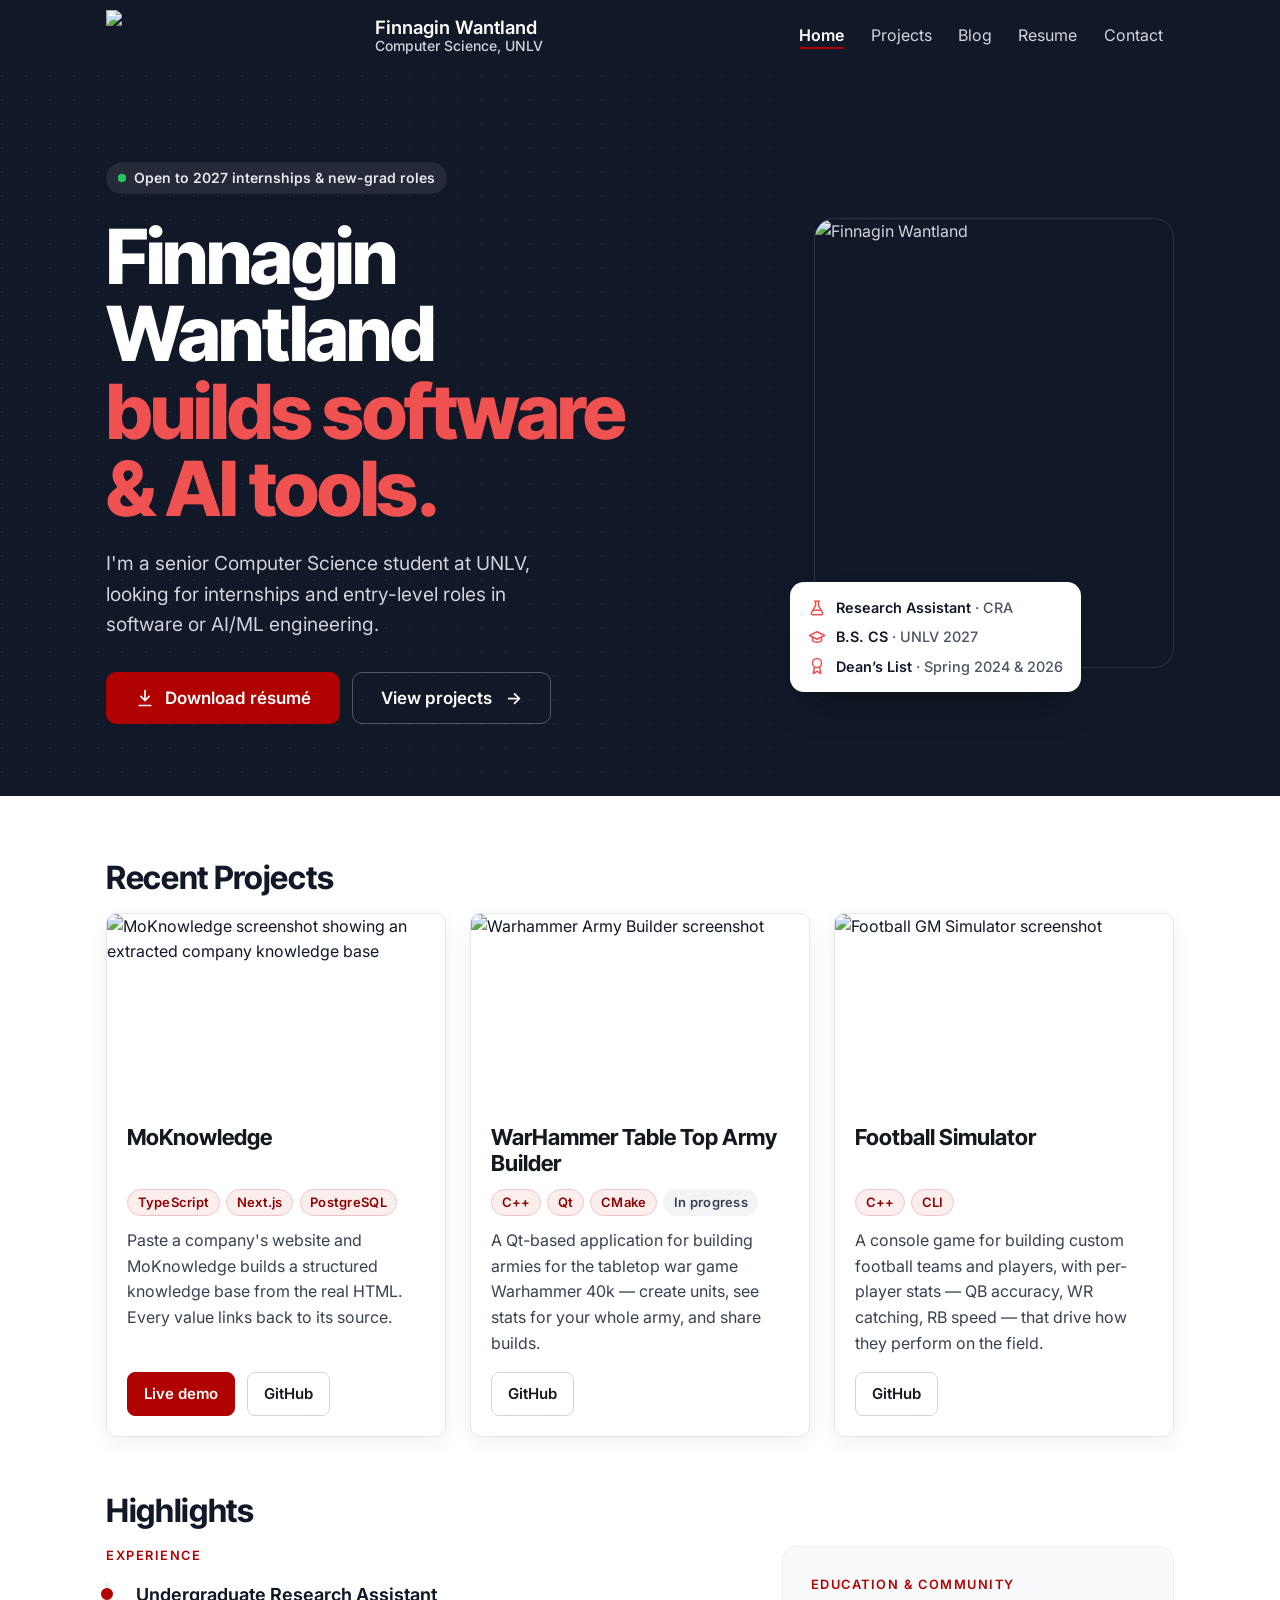
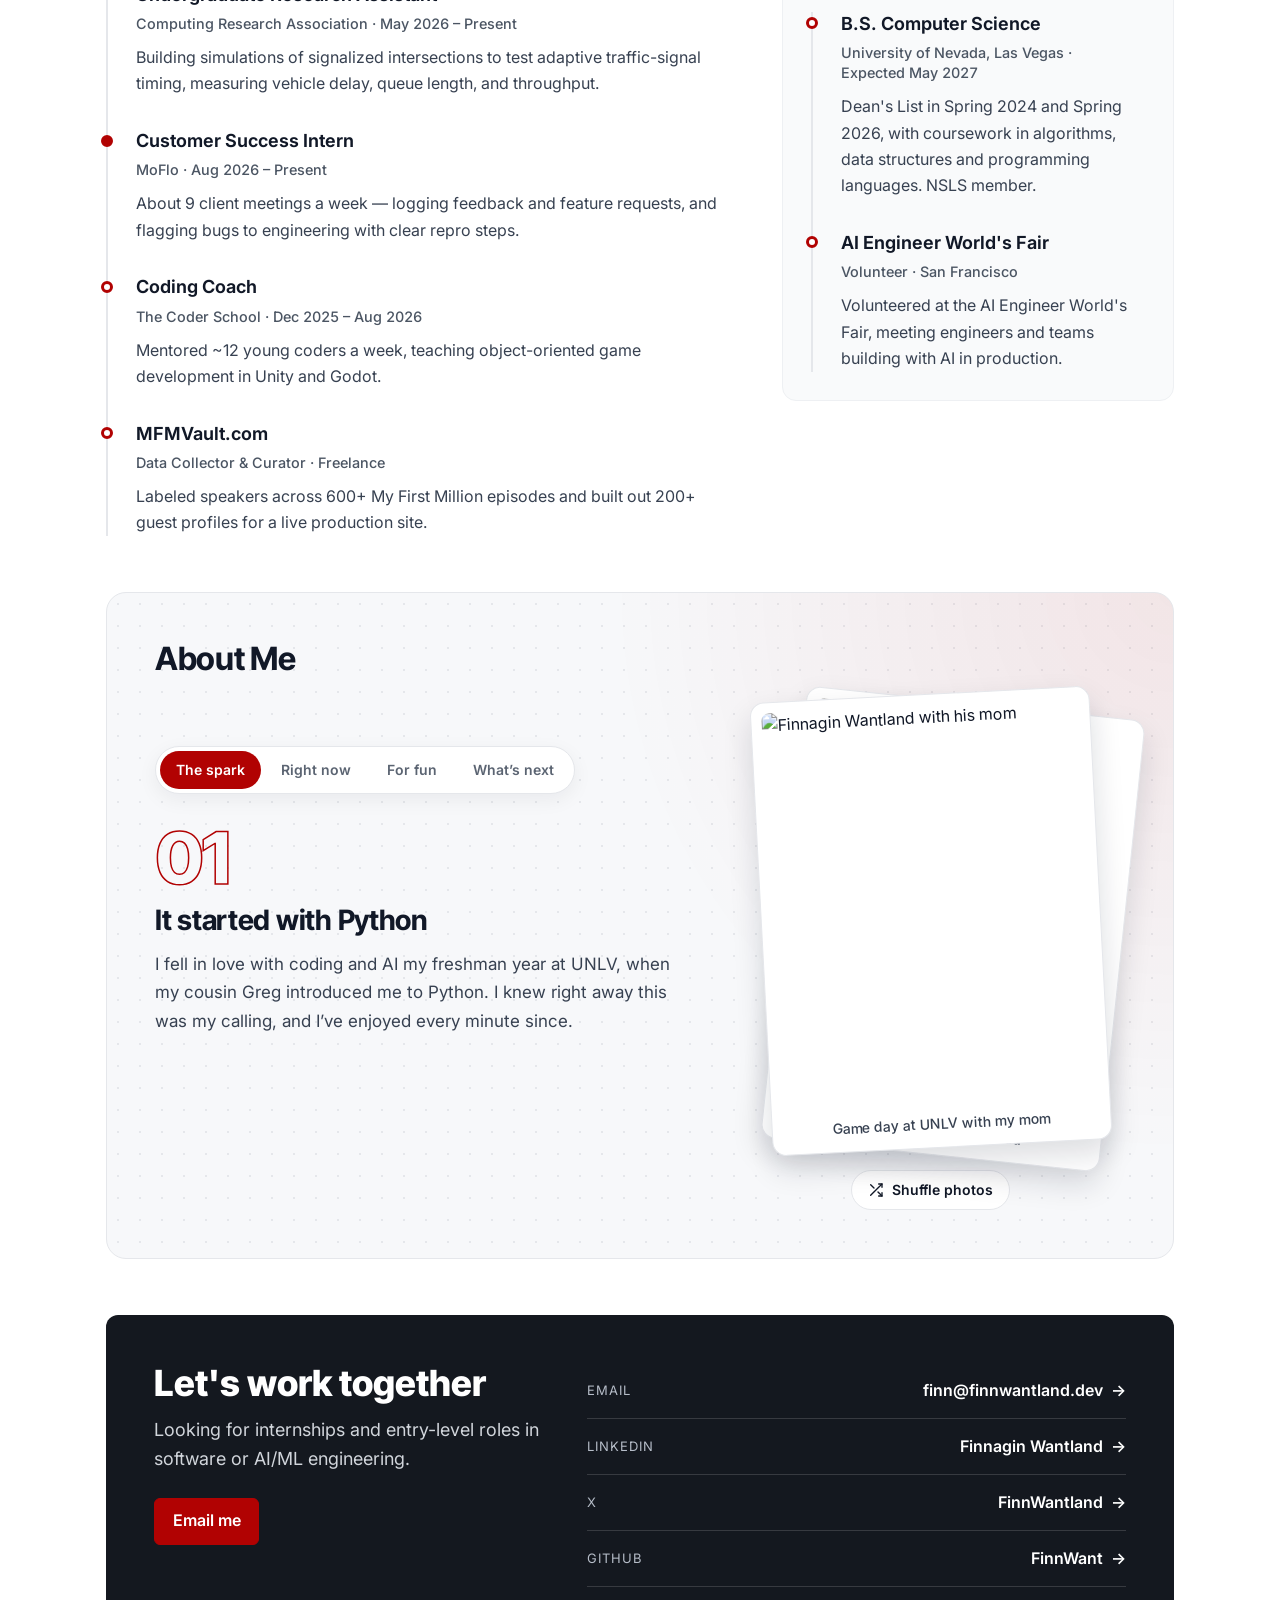
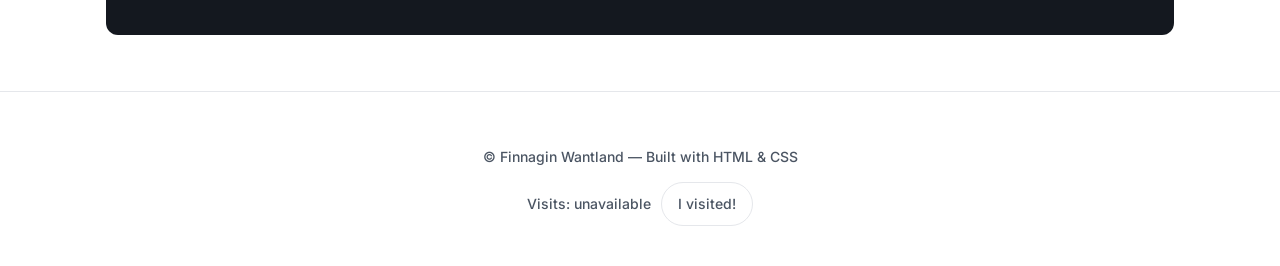
==== commit 9cd46750: "update index page with new interactive hero, about me, and experience sections, light mode added as " ====
--- a/index.html
+++ b/index.html
@@ -24,7 +24,7 @@
   <link rel="preconnect" href="https://fonts.gstatic.com" crossorigin />
   <link rel="stylesheet"
     href="https://fonts.googleapis.com/css2?family=Inter:wght@400..700&amp;family=Inter+Tight:wght@700;800&amp;display=swap" />
-  <link rel="stylesheet" href="styles.css?v=25" />
+  <link rel="stylesheet" href="styles.css?v=27" />
 </head>
 
 <body class="home">
@@ -82,7 +82,7 @@
           <ul class="hero-stats" aria-label="At a glance">
             <li><span class="hero-stat-value">CRA</span><span class="hero-stat-label">Research asst.</span></li>
             <li><span class="hero-stat-value">UNLV ’27</span><span class="hero-stat-label">B.S. CS</span></li>
-            <li><span class="hero-stat-value">600+</span><span class="hero-stat-label">Episodes labeled</span></li>
+            <li><span class="hero-stat-value">Dean’s List</span><span class="hero-stat-label">Spring ’24 &amp; ’26</span></li>
           </ul>
         </div>
         <div class="hero-media">
@@ -105,9 +105,9 @@
             <li>
               <svg class="proof-icon" viewBox="0 0 24 24" width="18" height="18" aria-hidden="true" focusable="false"
                 fill="none" stroke="currentColor" stroke-width="2" stroke-linecap="round" stroke-linejoin="round">
-                <path d="M3 14v-2a9 9 0 0 1 18 0v2" /><path d="M21 15a2 2 0 0 1-2 2h-1v-6h1a2 2 0 0 1 2 2Z" /><path d="M3 15a2 2 0 0 0 2 2h1v-6H5a2 2 0 0 0-2 2Z" />
+                <circle cx="12" cy="8" r="6" /><path d="M15.5 13.5 17 22l-5-3-5 3 1.5-8.5" />
               </svg>
-              <span>600+ <span class="proof-label">episodes labeled</span></span>
+              <span>Dean’s List <span class="proof-label">· Spring 2024 &amp; 2026</span></span>
             </li>
           </ul>
         </div>
@@ -226,24 +226,79 @@
       </div>
     </section>
 
-    <section class="about-section">
-      <h2>About Me</h2>
+    <section class="about-section" aria-labelledby="about-title">
+      <h2 id="about-title">About Me</h2>
       <div class="about-grid">
-        <div class="about-text">
-          <p>I fell in love with coding and AI my freshman year at UNLV, when my cousin Greg introduced me to Python. I
-            knew right away this was my calling, and I've enjoyed every minute since.</p>
-          <p>Now I'm looking for internships and entry-level roles in software or AI/ML engineering. Reach out below,
-            and thanks for visiting!</p>
+        <div class="about-story">
+          <!-- Tabs are built by the inline script below; without JS every chapter shows in order. -->
+          <div class="about-tabs" role="tablist" aria-label="About me, in chapters" hidden>
+            <button type="button" role="tab" id="about-tab-1" aria-controls="about-ch-1">The spark</button>
+            <button type="button" role="tab" id="about-tab-2" aria-controls="about-ch-2">Right now</button>
+            <button type="button" role="tab" id="about-tab-3" aria-controls="about-ch-3">For fun</button>
+            <button type="button" role="tab" id="about-tab-4" aria-controls="about-ch-4">What’s next</button>
+          </div>
+
+          <div class="about-chapters">
+          <div class="about-chapter" id="about-ch-1" role="tabpanel" aria-labelledby="about-tab-1">
+            <span class="about-num" aria-hidden="true">01</span>
+            <h3>It started with Python</h3>
+            <p>I fell in love with coding and AI my freshman year at UNLV, when my cousin Greg introduced me to
+              Python. I knew right away this was my calling, and I’ve enjoyed every minute since.</p>
+          </div>
+
+          <div class="about-chapter" id="about-ch-2" role="tabpanel" aria-labelledby="about-tab-2">
+            <span class="about-num" aria-hidden="true">02</span>
+            <h3>Building, researching, teaching</h3>
+            <p>I’m a senior in Computer Science at UNLV. I simulate traffic intersections as a research assistant,
+              sit in on client calls at MoFlo, and spent the last year teaching kids to build games in Unity and
+              Godot.</p>
+            <ul class="about-chips" aria-label="Current roles">
+              <li>Research Assistant · CRA</li>
+              <li>Customer Success · MoFlo</li>
+              <li>Dean’s List ×2</li>
+            </ul>
+          </div>
+
+          <div class="about-chapter" id="about-ch-3" role="tabpanel" aria-labelledby="about-tab-3">
+            <span class="about-num" aria-hidden="true">03</span>
+            <h3>I build what I’m into</h3>
+            <p>My side projects come straight from my hobbies: an army builder for Warhammer 40k, a football
+              simulator that runs on player stats, and a couple of Pokémon-inspired games.</p>
+            <ul class="about-chips" aria-label="Hobby projects">
+              <li><a href="projects.html#project-2">Warhammer 40k</a></li>
+              <li><a href="projects.html#project-4">Football</a></li>
+              <li><a href="projects.html#project-1">Pokémon</a></li>
+            </ul>
+          </div>
+
+          <div class="about-chapter" id="about-ch-4" role="tabpanel" aria-labelledby="about-tab-4">
+            <span class="about-num" aria-hidden="true">04</span>
+            <h3>Looking for my next team</h3>
+            <p>I’m looking for internships and entry-level roles in software or AI/ML engineering. If that sounds
+              like your team, I’d love to hear from you — and thanks for visiting!</p>
+            <p class="about-cta"><a class="btn" href="#contact">Get in touch</a></p>
+          </div>
+          </div>
         </div>
+
         <div class="about-photos">
-          <figure style="margin:0">
-            <img class="about-photo-dad" src="Images/MEandDAD.jpg" alt="Finnagin Wantland with his dad" />
-            <figcaption>On the course</figcaption>
-          </figure>
-          <figure style="margin:0">
-            <img class="about-photo-mom" src="Images/MEandMOM.jpg" alt="Finnagin Wantland with his mom" />
-            <figcaption>Game day at UNLV</figcaption>
-          </figure>
+          <div class="photo-stack" data-stack>
+            <figure class="photo-card">
+              <img class="about-photo-dad" src="Images/MEandDAD.jpg" alt="Finnagin Wantland with his dad" />
+              <figcaption>On the course with my dad</figcaption>
+            </figure>
+            <figure class="photo-card">
+              <img class="about-photo-mom" src="Images/MEandMOM.jpg" alt="Finnagin Wantland with his mom" />
+              <figcaption>Game day at UNLV with my mom</figcaption>
+            </figure>
+          </div>
+          <button type="button" class="photo-shuffle" hidden>
+            <svg viewBox="0 0 24 24" width="16" height="16" aria-hidden="true" focusable="false" fill="none"
+              stroke="currentColor" stroke-width="2" stroke-linecap="round" stroke-linejoin="round">
+              <path d="M16 3h5v5" /><path d="M4 20 21 3" /><path d="M21 16v5h-5" /><path d="m15 15 6 6" /><path d="M4 4l5 5" />
+            </svg>
+            Shuffle photos
+          </button>
         </div>
       </div>
     </section>
@@ -369,7 +424,7 @@
         status.textContent = "";
         widgetId = window.turnstile.render("#contact-turnstile", {
           sitekey: TURNSTILE_SITE_KEY,
-          theme: window.matchMedia("(prefers-color-scheme: dark)").matches ? "dark" : "light",
+          theme: "light",
           "error-callback": (code) => {
             console.error("Turnstile error", code);
             status.textContent = `Captcha failed to load (error ${code}).`;
@@ -473,6 +528,56 @@
       }
     })();
   </script>
+  <script>
+    // About Me: chapter tabs and the shuffleable photo stack. Both are progressive
+    // enhancements — without this script every chapter and both photos just show.
+    (() => {
+      const section = document.querySelector(".about-section");
+      if (!section) return;
+      section.classList.add("is-enhanced");
+
+      const tablist = section.querySelector(".about-tabs");
+      const tabs = [...tablist.querySelectorAll('[role="tab"]')];
+      const panels = tabs.map((t) => document.getElementById(t.getAttribute("aria-controls")));
+      tablist.hidden = false;
+
+      const select = (i, focus) => {
+        tabs.forEach((t, j) => {
+          const on = i === j;
+          t.setAttribute("aria-selected", String(on));
+          t.tabIndex = on ? 0 : -1;
+          panels[j].hidden = !on;
+        });
+        if (focus) tabs[i].focus();
+      };
+      tabs.forEach((t, i) => t.addEventListener("click", () => select(i, false)));
+      // Arrow keys move between tabs, per the ARIA tabs pattern.
+      tablist.addEventListener("keydown", (e) => {
+        const i = tabs.indexOf(document.activeElement);
+        const step = { ArrowRight: 1, ArrowDown: 1, ArrowLeft: -1, ArrowUp: -1 }[e.key];
+        if (i < 0) return;
+        if (step) select((i + step + tabs.length) % tabs.length, true);
+        else if (e.key === "Home") select(0, true);
+        else if (e.key === "End") select(tabs.length - 1, true);
+        else return;
+        e.preventDefault();
+      });
+      select(0, false);
+
+      // Photo stack: the last card is on top; shuffling moves the top card to the back.
+      const stack = section.querySelector("[data-stack]");
+      const shuffle = section.querySelector(".photo-shuffle");
+      shuffle.hidden = false;
+      const next = () => {
+        stack.prepend(stack.lastElementChild);
+        stack.classList.remove("is-shuffling");
+        void stack.offsetWidth; // restart the animation
+        stack.classList.add("is-shuffling");
+      };
+      stack.addEventListener("click", next);
+      shuffle.addEventListener("click", next);
+    })();
+  </script>
 </body>
 
 </html>
--- a/styles.css
+++ b/styles.css
@@ -1,6 +1,8 @@
-/* Design tokens. Every color below is themed — never hardcode a hex in a rule
-   or in a page's markup, or dark mode will miss it. */
+/* Design tokens. The site is light-only: there is no dark-mode override, and
+   color-scheme keeps form controls and scrollbars light too. Still never hardcode
+   a hex in a rule or in markup — use these tokens. */
 :root {
+  color-scheme: light;
   --bg: #ffffff;
   --surface: #ffffff;
   --surface-alt: #f7f8fa;
@@ -31,14 +33,14 @@
   --shadow: 0 6px 20px rgba(16, 24, 40, 0.06);
   --shadow-lift: 0 14px 30px rgba(16, 24, 40, 0.14);
   --backdrop: rgba(15, 18, 22, 0.55);
-  /* The contact panel is dark in both themes, so dark mode doesn't override these. */
+  /* The contact panel is a deliberate dark block on the light page. */
   --contact-bg: #14181f;
   --contact-text: #ffffff;
   --contact-body: #d1d5db;
   --contact-label: #b6bdc8;
   --contact-hover: #ff8a8a;
   --contact-rule: rgba(255, 255, 255, 0.15);
-  /* The index hero band (and the header over it) is dark in both themes too, and its
+  /* The index hero band (and the header over it) is a deliberate dark band too, and its
      primary button stays brand red: white on --brand passes contrast on any background. */
   --hero-bg: #111827;
   --hero-dots: rgba(255, 255, 255, 0.06);
@@ -75,40 +77,6 @@
   --text-small: 0.8125rem;
 }
 
-@media (prefers-color-scheme: dark) {
-  :root {
-    --bg: #0f1216;
-    --surface: #171b21;
-    --surface-alt: #1d222a;
-    --text: #e8eaed;
-    --muted: #a2acba;
-    --meta: #a2acba;
-    --highlight-body: #c4cbd5;
-    --timeline-line: #2b323b;
-    --timeline-dot-fill: #0f1216;
-    --highlight-card-bg: #1d222a;
-    --highlight-card-border: #2b323b;
-    --card-title: #e8eaed;
-    --card-text: #c4cbd5;
-    --pill-neutral-bg: #2b323b;
-    --tag-text: #ffb4ae;
-    --tag-bg: rgba(255, 106, 96, 0.14);
-    --tag-border: rgba(255, 106, 96, 0.4);
-    --btn-secondary-border: #4b5563;
-    --btn-secondary-hover: #ff6a60;
-    --border: #2b323b;
-    /* The brand red fails contrast on a dark background, so dark mode uses a
-       lightened tint and flips button text to dark. */
-    --accent: #ff6a60;
-    --accent-hover: #ff8a82;
-    --accent-on: #230705;
-    --accent-soft: rgba(255, 106, 96, 0.14);
-    --shadow: 0 6px 20px rgba(0, 0, 0, 0.45);
-    --shadow-lift: 0 14px 30px rgba(0, 0, 0, 0.6);
-    --backdrop: rgba(0, 0, 0, 0.7);
-  }
-}
-
 * { box-sizing: border-box }
 
 /* Guards against anything (e.g. the hero proof card's offset) reaching past the page edge. Set on both:
@@ -788,59 +756,242 @@
   letter-spacing: -0.01em;
 }
 
-/* about */
-/* Matches the visual gap above Highlights: its 1rem top padding plus the 2.5rem section margin. */
-.about-section { margin-bottom: 3.5rem }
+/* about — a tinted panel with two halves: story chapters (tabs, built by an inline
+   script on index.html) and a photo stack you can shuffle. Without JS the chapters
+   simply stack and the photos sit side by side. */
+.about-section {
+  position: relative;
+  margin-bottom: 3.5rem;
+  padding: 48px;
+  border: 1px solid var(--border);
+  border-radius: 20px;
+  background-color: var(--surface-alt);
+  background-image:
+    radial-gradient(circle at 100% 0%, var(--accent-soft), transparent 45%),
+    radial-gradient(var(--border) 1px, transparent 1.5px);
+  background-size: auto, 22px 22px;
+  overflow: clip;
+}
 
 .about-grid {
   display: grid;
-  grid-template-columns: minmax(0, 1fr) minmax(0, 1fr);
-  column-gap: 40px;
-  align-items: start;
-}
-
-.about-text p { margin: 0; max-width: 60ch }
-
-.about-text p:first-child {
-  font-size: 1.25rem;
-  font-weight: 500;
-  line-height: 1.5;
+  grid-template-columns: minmax(0, 1.15fr) minmax(0, 0.85fr);
+  column-gap: 56px;
+  align-items: center;
+}
+
+/* tabs */
+.about-tabs {
+  display: inline-flex;
+  flex-wrap: wrap;
+  gap: 4px;
+  padding: 4px;
+  margin-bottom: 28px;
+  border: 1px solid var(--border);
+  border-radius: 999px;
+  background: var(--surface);
+  box-shadow: var(--shadow);
+}
+
+.about-tabs[hidden] { display: none }
+
+.about-tabs button {
+  font: inherit;
+  font-size: var(--text-meta);
+  font-weight: 600;
+  padding: 8px 16px;
+  border: 0;
+  border-radius: 999px;
+  background: transparent;
+  color: var(--muted);
+  cursor: pointer;
+  transition: background 0.2s ease, color 0.2s ease;
+}
+
+.about-tabs button:hover { color: var(--text) }
+
+.about-tabs button[aria-selected="true"] { background: var(--accent); color: var(--accent-on) }
+
+.about-tabs button:focus-visible,
+.photo-shuffle:focus-visible {
+  outline: 2px solid var(--accent);
+  outline-offset: 2px;
+}
+
+/* chapters */
+.about-chapter + .about-chapter { margin-top: 32px }
+
+/* With tabs, every chapter shares one grid cell so the panel keeps the height of the
+   tallest chapter and doesn't jump when switching. */
+.is-enhanced .about-chapters { display: grid }
+
+.is-enhanced .about-chapter { grid-area: 1 / 1; margin-top: 0 }
+
+.is-enhanced .about-chapter[hidden] { display: block; visibility: hidden }
+
+.about-num {
+  display: block;
+  font-family: var(--font-display);
+  font-size: 4.5rem;
+  font-weight: 800;
+  line-height: 1;
+  letter-spacing: -0.04em;
+  color: transparent;
+  -webkit-text-stroke: 1.5px var(--accent);
+}
+
+.about-chapter h3 {
+  margin: 10px 0 12px;
+  font-family: var(--font-display);
+  font-size: 1.75rem;
+  font-weight: 700;
+  line-height: 1.2;
+  letter-spacing: -0.01em;
   color: var(--text);
 }
 
-.about-text p + p {
-  margin-top: 16px;
+.about-chapter p {
+  margin: 0;
+  max-width: 56ch;
   font-size: 1.0625rem;
-  line-height: 1.65;
+  line-height: 1.7;
   color: var(--highlight-body);
 }
 
+.about-chips {
+  display: flex;
+  flex-wrap: wrap;
+  gap: 8px;
+  margin: 20px 0 0;
+  padding: 0;
+  list-style: none;
+}
+
+.about-chips li {
+  padding: 4px 12px;
+  border: 1px solid var(--tag-border);
+  border-radius: 999px;
+  background: var(--tag-bg);
+  color: var(--tag-text);
+  font-size: var(--text-meta);
+  font-weight: 600;
+}
+
+.about-chips a { color: inherit; text-decoration: none }
+
+.about-chips a:hover { text-decoration: underline }
+
+.about-chapter .about-cta { margin-top: 22px }
+
+/* photo stack */
 .about-photos {
+  display: flex;
+  flex-direction: column;
+  align-items: center;
+  gap: 22px;
+}
+
+.photo-stack {
   display: grid;
   grid-template-columns: repeat(2, minmax(0, 1fr));
   gap: 16px;
-}
-
-.about-photos img {
+  width: 100%;
+}
+
+.photo-card {
+  margin: 0;
+  padding: 10px 10px 12px;
+  border: 1px solid var(--border);
+  border-radius: 14px;
+  background: var(--surface);
+  box-shadow: var(--shadow-lift);
+}
+
+.photo-card img {
   display: block;
   width: 100%;
   aspect-ratio: 4 / 5;
   object-fit: cover;
-  border-radius: 12px;
-  border: 1px solid var(--border);
-}
-
-/* Both photos are portrait, so these pick the slice that keeps every face in frame,
-   at both the 4:5 desktop crop and the 1:1 crop below 900px. */
+  border-radius: 8px;
+}
+
+/* Both photos are portrait, so these pick the slice that keeps every face in frame. */
 .about-photo-dad { object-position: 50% 58% }
 
 .about-photo-mom { object-position: 50% 20% }
 
-.about-photos figcaption {
-  margin-top: 8px;
-  font-size: 0.9375rem;
+.photo-card figcaption {
+  margin-top: 10px;
+  text-align: center;
+  font-size: var(--text-meta);
   font-weight: 500;
   color: var(--highlight-body);
+}
+
+/* Enhanced: one deck of tilted prints. The last card in the DOM is on top. */
+.is-enhanced .photo-stack {
+  grid-template-columns: minmax(0, 1fr);
+  max-width: 340px;
+  cursor: pointer;
+  -webkit-tap-highlight-color: transparent;
+}
+
+.is-enhanced .photo-card {
+  grid-area: 1 / 1;
+  transition: transform 0.35s ease;
+}
+
+.is-enhanced .photo-card:first-child { transform: translate(22px, 8px) rotate(6deg) }
+
+.is-enhanced .photo-card:last-child { transform: rotate(-3deg) }
+
+.is-enhanced .photo-stack:hover .photo-card:first-child { transform: translate(44px, 0) rotate(10deg) }
+
+.is-enhanced .photo-stack:hover .photo-card:last-child { transform: translate(-10px, -6px) rotate(-5deg) }
+
+.photo-shuffle {
+  display: inline-flex;
+  align-items: center;
+  gap: 8px;
+  font: inherit;
+  font-size: var(--text-meta);
+  font-weight: 600;
+  padding: 8px 16px;
+  border: 1px solid var(--border);
+  border-radius: 999px;
+  background: var(--surface);
+  color: var(--text);
+  cursor: pointer;
+  transition: border-color 0.2s ease, color 0.2s ease;
+}
+
+.photo-shuffle[hidden] { display: none }
+
+.photo-shuffle:hover { border-color: var(--accent); color: var(--accent) }
+
+@media (prefers-reduced-motion: no-preference) {
+  .is-enhanced .about-chapter:not([hidden]) { animation: chapter-in 0.4s ease both }
+
+  .is-shuffling .photo-card:first-child { animation: photo-to-back 0.55s ease }
+
+  .is-shuffling .photo-card:last-child { animation: photo-to-front 0.55s ease }
+}
+
+@keyframes chapter-in {
+  from { opacity: 0; translate: 0 10px }
+}
+
+/* The old top card is tossed out to the left and lands at the back... */
+@keyframes photo-to-back {
+  0% { transform: rotate(-3deg) }
+  45% { transform: translate(-70%, -4%) rotate(-14deg) }
+  100% { transform: translate(22px, 8px) rotate(6deg) }
+}
+
+/* ...while the card underneath rises into its place. */
+@keyframes photo-to-front {
+  from { transform: translate(22px, 8px) rotate(6deg) scale(0.96) }
+  to { transform: rotate(-3deg) }
 }
 
 /* posts */
@@ -1014,14 +1165,23 @@
 
 /* responsive */
 @media (max-width: 899.98px) {
-  .about-grid { grid-template-columns: minmax(0, 1fr); row-gap: 24px }
-
-  .about-text p:first-child { font-size: 1.1875rem }
-
-  .about-photos img { aspect-ratio: 1 / 1 }
+  .about-grid { grid-template-columns: minmax(0, 1fr); row-gap: 40px }
+
+  .is-enhanced .photo-stack { max-width: 300px }
 }
 
 @media (max-width: 760px) {
+  .about-section { padding: 28px 18px 32px; border-radius: 16px }
+
+  /* Two rows of two, so the four tabs never overflow a phone screen. */
+  .about-tabs { display: grid; grid-template-columns: repeat(2, minmax(0, 1fr)); width: 100%; border-radius: 16px }
+
+  .about-tabs button { border-radius: 12px; padding: 10px 8px }
+
+  .about-num { font-size: 3.5rem }
+
+  .about-chapter h3 { font-size: 1.5rem }
+
   .nav-toggle { display: flex }
 
   .site-nav {
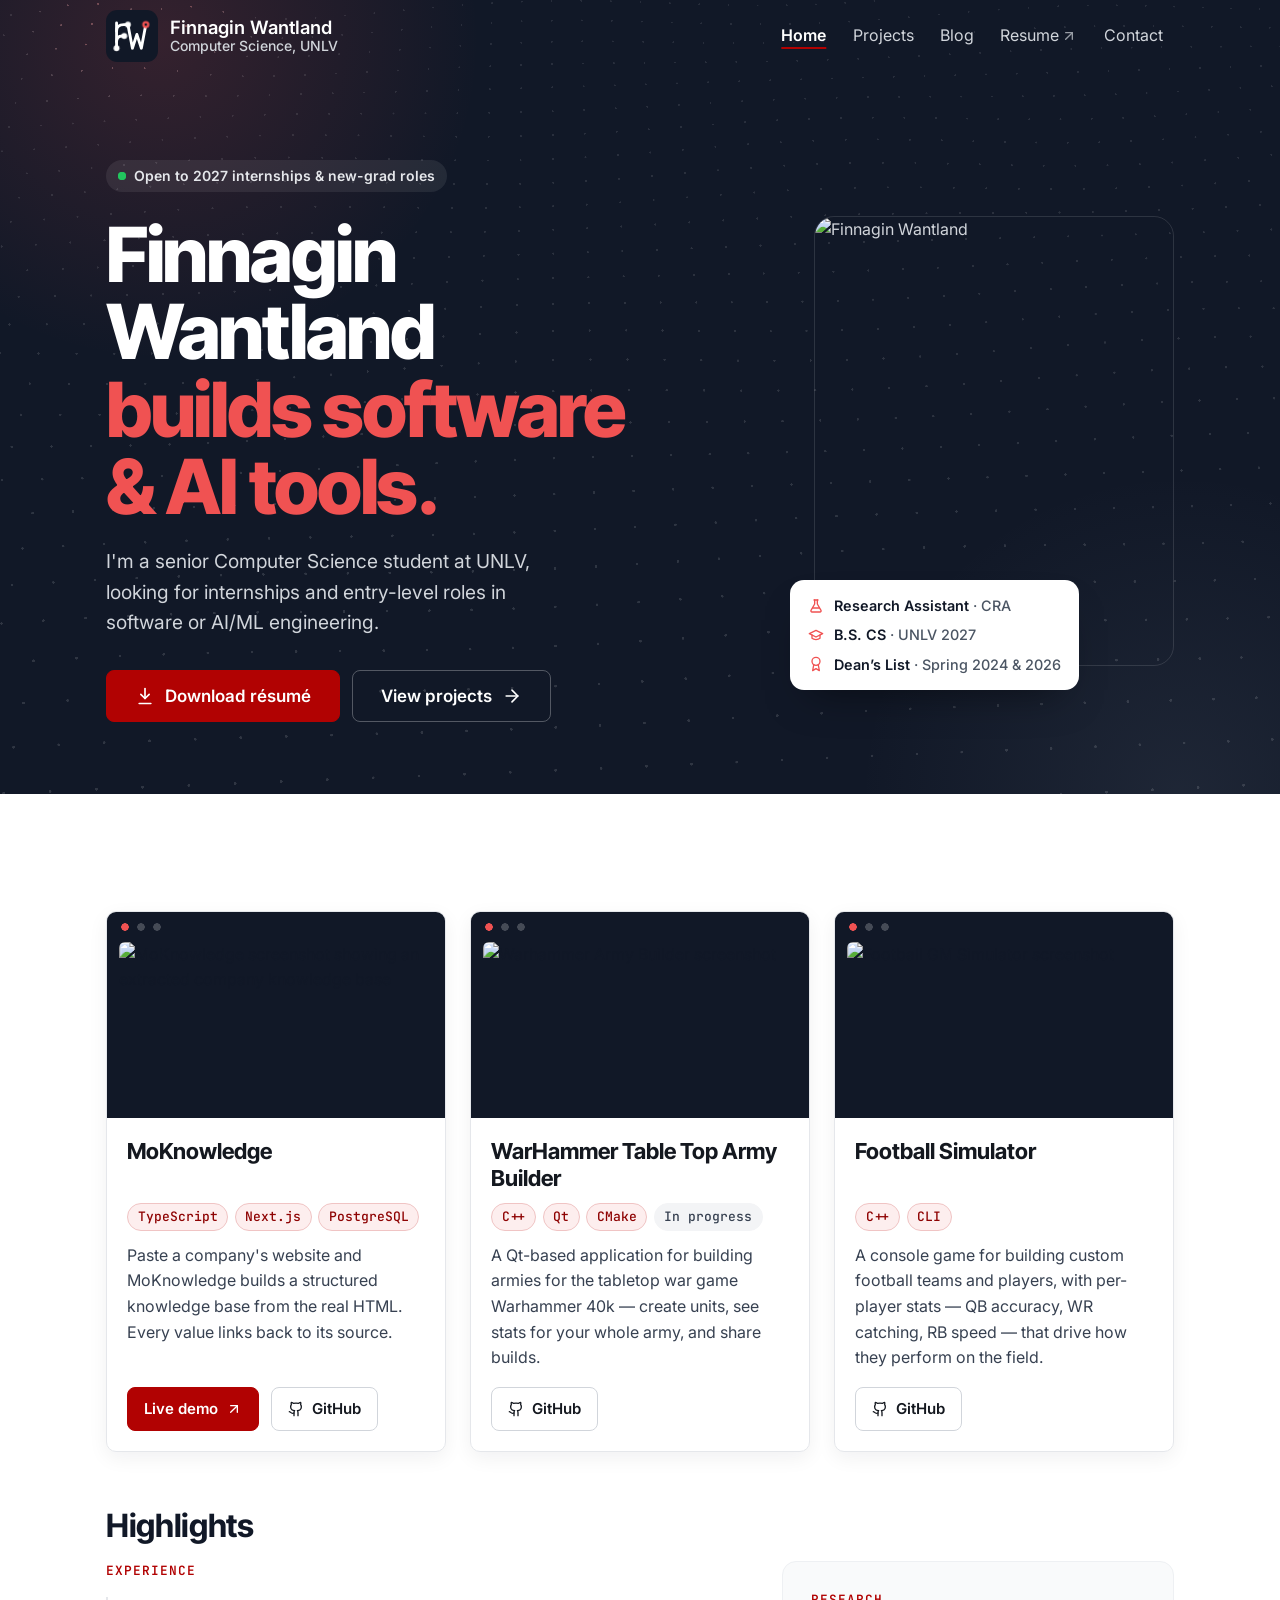
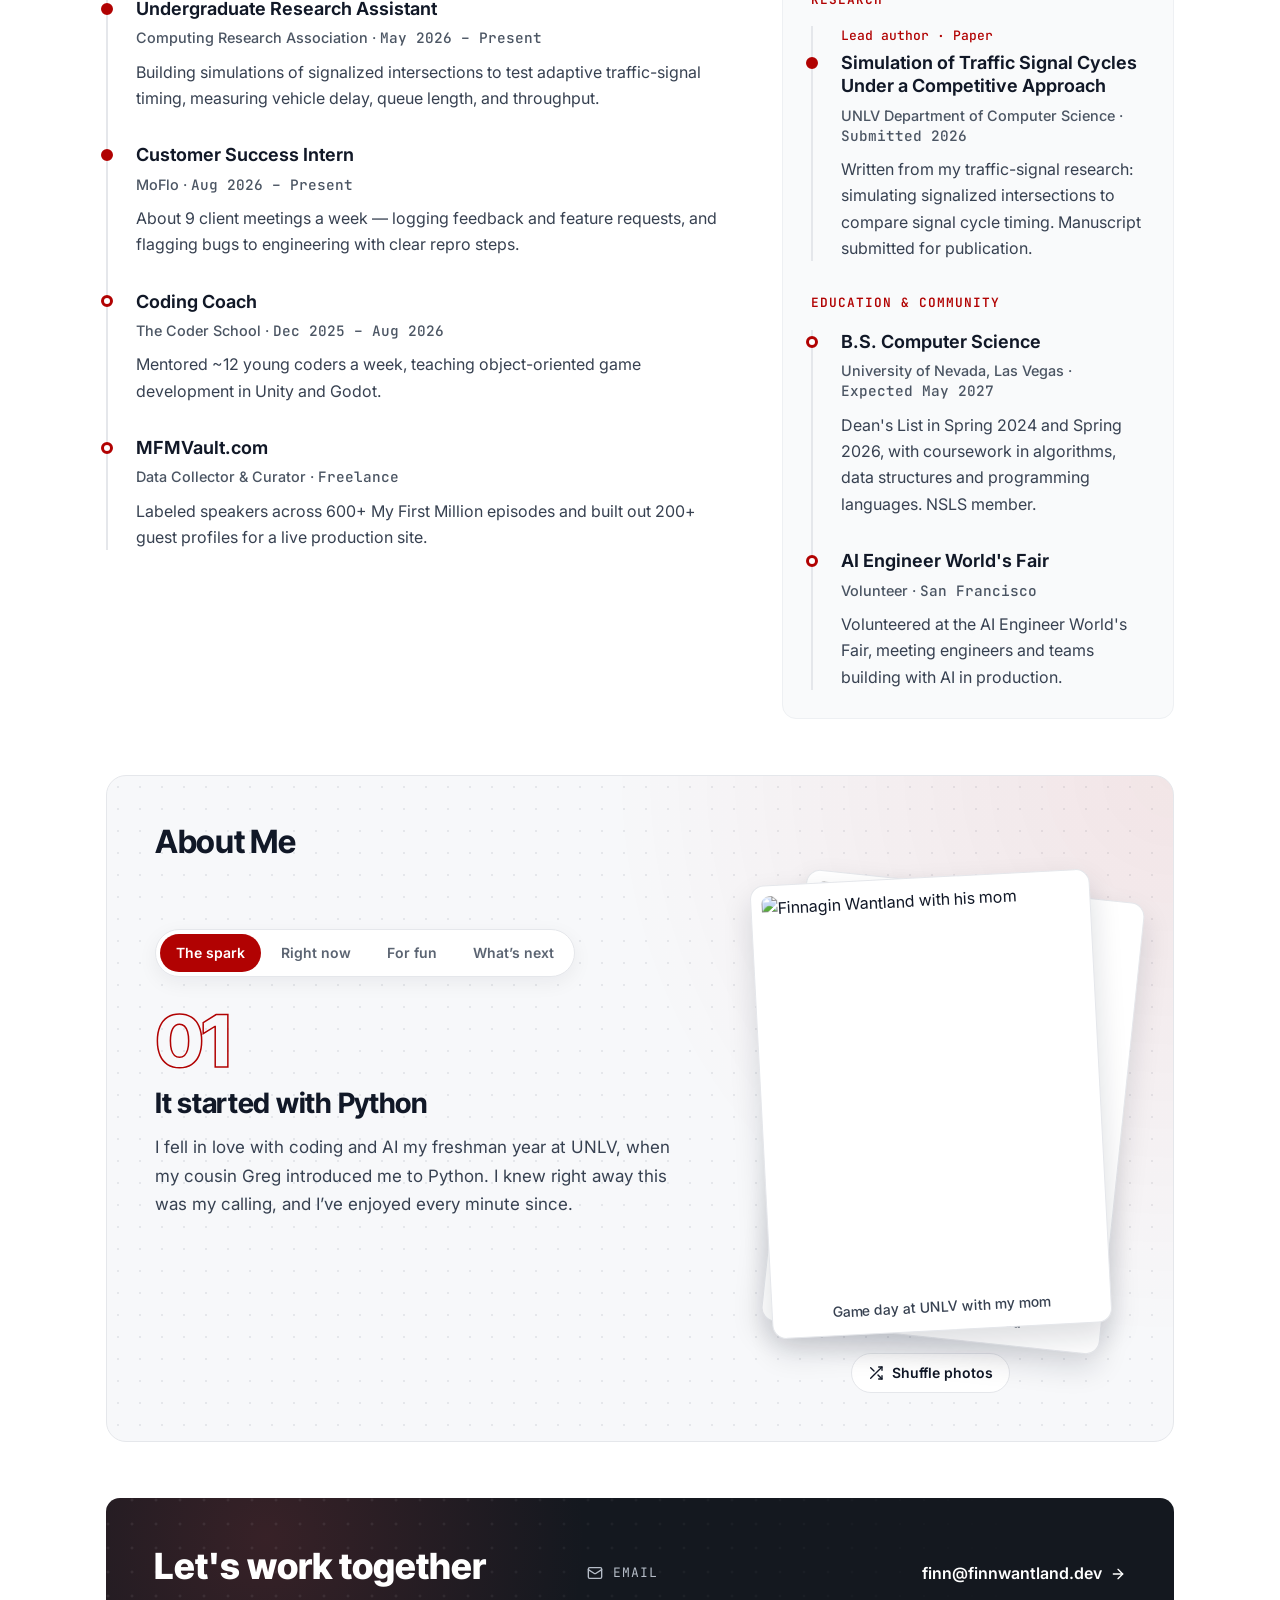
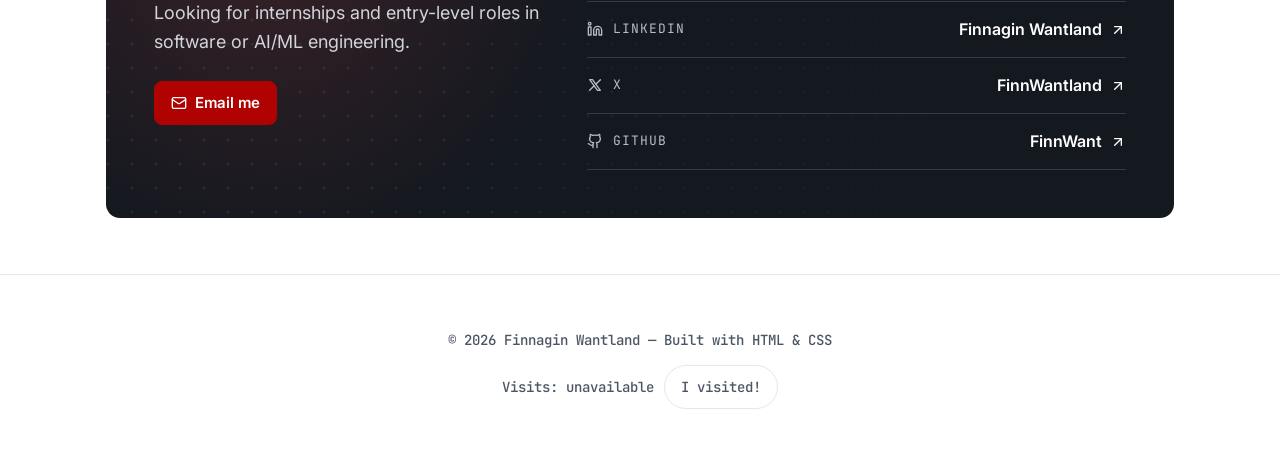
==== commit 7b30d576: "Standardize the design system, add FW logo and 3D hero background - Tokens: primitive + semantic lay" ====
--- a/index.html
+++ b/index.html
@@ -23,16 +23,31 @@
   <link rel="preconnect" href="https://fonts.googleapis.com" />
   <link rel="preconnect" href="https://fonts.gstatic.com" crossorigin />
   <link rel="stylesheet"
-    href="https://fonts.googleapis.com/css2?family=Inter:wght@400..700&amp;family=Inter+Tight:wght@700;800&amp;display=swap" />
-  <link rel="stylesheet" href="styles.css?v=27" />
+    href="https://fonts.googleapis.com/css2?family=Inter:wght@400..700&amp;family=Inter+Tight:wght@700;800&amp;family=JetBrains+Mono:wght@400;500;600&amp;display=swap" />
+  <link rel="stylesheet" href="styles.css?v=34" />
 </head>
 
-<body class="home">
+<body class="home has-hero">
   <header class="site-header">
     <div class="container header-inner">
       <a class="brand" href="index.html">
-        <img class="brand-logo" src="Images/university-of-nevada-las-vegas-logo.png"
-          alt="University of Nevada, Las Vegas" />
+        <svg class="brand-mark" viewBox="0 0 64 64" width="52" height="52" aria-hidden="true" focusable="false">
+          <rect class="bm-tile" width="64" height="64" rx="14" />
+          <g class="bm-lines">
+            <path class="bm-stem" pathLength="100" d="M13 48V16" />
+            <path class="bm-mid" pathLength="100" d="M13 39c0-5 2.5-7 7-7h2" />
+            <path class="bm-top" pathLength="100" d="M13 26c0-6 3-8 9-8h5" />
+            <path class="bm-w" pathLength="100" d="M27 18 32.5 47 38 30l5.5 17L49 18" />
+          </g>
+          <circle class="bm-node bm-n1" cx="13" cy="47" r="3.6" />
+          <circle class="bm-node bm-n2" cx="22.5" cy="32" r="3.6" />
+          <circle class="bm-node bm-n3" cx="27" cy="18" r="3.6" />
+          <circle class="bm-ring" cx="49" cy="18" r="4.4" />
+          <g class="bm-head">
+            <circle class="bm-head-dot" cx="49" cy="18" r="4.4" />
+            <circle class="bm-head-hole" cx="49" cy="18" r="1.6" />
+          </g>
+        </svg>
         <span class="brand-name">Finnagin Wantland
           <span class="brand-tag">Computer Science, UNLV</span>
         </span>
@@ -45,7 +60,7 @@
           <li><a href="index.html" aria-current="page">Home</a></li>
           <li><a href="projects.html">Projects</a></li>
           <li><a href="blog.html">Blog</a></li>
-          <li><a href="Finnagin-Wantland-Resume.pdf" target="_blank" rel="noopener">Resume</a></li>
+          <li><a href="Finnagin-Wantland-Resume.pdf" target="_blank" rel="noopener">Resume<svg class="icon icon--sm" aria-hidden="true" focusable="false"><use href="icons.svg#i-arrow-up-right"/></svg></a></li>
           <li><a href="#contact">Contact</a></li>
         </ul>
       </nav>
@@ -54,14 +69,12 @@
 
   <main>
     <section class="hero hero--dark">
-      <svg class="hero-grid" aria-hidden="true" focusable="false">
-        <defs>
-          <pattern id="hero-dots" width="24" height="24" patternUnits="userSpaceOnUse">
-            <circle cx="2" cy="2" r="1.25" fill="currentColor" />
-          </pattern>
-        </defs>
-        <rect width="100%" height="100%" fill="url(#hero-dots)" />
-      </svg>
+      <div class="motion-field" aria-hidden="true">
+        <div class="motion-glow motion-glow--a"></div>
+        <div class="motion-glow motion-glow--b"></div>
+        <div class="motion-dots"></div>
+        <div class="motion-lit"><div class="motion-dots"></div></div>
+      </div>
       <div class="container hero-inner">
         <div class="hero-text">
           <div class="hero-top">
@@ -73,11 +86,8 @@
             in software or AI/ML engineering.</p>
           <div class="hero-actions">
             <a class="hero-btn hero-btn--primary" href="Finnagin-Wantland-Resume.pdf" target="_blank" rel="noopener">
-              <svg class="hero-btn-icon" viewBox="0 0 24 24" width="20" height="20" aria-hidden="true" focusable="false"
-                fill="none" stroke="currentColor" stroke-width="2" stroke-linecap="round" stroke-linejoin="round">
-                <path d="M12 3v12" /><path d="m7 10 5 5 5-5" /><path d="M5 21h14" />
-              </svg>Download résumé</a>
-            <a class="hero-btn hero-btn--ghost" href="projects.html">View projects<span aria-hidden="true">&nbsp;→</span></a>
+              <svg class="icon icon--md" aria-hidden="true" focusable="false"><use href="icons.svg#i-download"/></svg>Download résumé</a>
+            <a class="hero-btn hero-btn--ghost" href="projects.html">View projects<svg class="icon icon--md" aria-hidden="true" focusable="false"><use href="icons.svg#i-arrow-right"/></svg></a>
           </div>
           <ul class="hero-stats" aria-label="At a glance">
             <li><span class="hero-stat-value">CRA</span><span class="hero-stat-label">Research asst.</span></li>
@@ -89,24 +99,15 @@
           <img class="hero-photo" src="Images/HeroIMG.jpg" alt="Finnagin Wantland" width="900" height="900" />
           <ul class="proof-card" aria-label="At a glance">
             <li>
-              <svg class="proof-icon" viewBox="0 0 24 24" width="18" height="18" aria-hidden="true" focusable="false"
-                fill="none" stroke="currentColor" stroke-width="2" stroke-linecap="round" stroke-linejoin="round">
-                <path d="M9 3h6" /><path d="M10 3v6L4.5 18.5A1.7 1.7 0 0 0 6 21h12a1.7 1.7 0 0 0 1.5-2.5L14 9V3" /><path d="M7 15h10" />
-              </svg>
+              <svg class="icon icon--sm proof-icon" aria-hidden="true" focusable="false"><use href="icons.svg#i-flask"/></svg>
               <span>Research Assistant <span class="proof-label">· CRA</span></span>
             </li>
             <li>
-              <svg class="proof-icon" viewBox="0 0 24 24" width="18" height="18" aria-hidden="true" focusable="false"
-                fill="none" stroke="currentColor" stroke-width="2" stroke-linecap="round" stroke-linejoin="round">
-                <path d="m22 10-10-5-10 5 10 5 10-5Z" /><path d="M6 12v5c3 2.5 9 2.5 12 0v-5" />
-              </svg>
+              <svg class="icon icon--sm proof-icon" aria-hidden="true" focusable="false"><use href="icons.svg#i-graduation-cap"/></svg>
               <span>B.S. CS <span class="proof-label">· UNLV 2027</span></span>
             </li>
             <li>
-              <svg class="proof-icon" viewBox="0 0 24 24" width="18" height="18" aria-hidden="true" focusable="false"
-                fill="none" stroke="currentColor" stroke-width="2" stroke-linecap="round" stroke-linejoin="round">
-                <circle cx="12" cy="8" r="6" /><path d="M15.5 13.5 17 22l-5-3-5 3 1.5-8.5" />
-              </svg>
+              <svg class="icon icon--sm proof-icon" aria-hidden="true" focusable="false"><use href="icons.svg#i-award"/></svg>
               <span>Dean’s List <span class="proof-label">· Spring 2024 &amp; 2026</span></span>
             </li>
           </ul>
@@ -120,7 +121,7 @@
       <h2>Recent Projects</h2>
       <div class="grid projects-grid">
         <article class="card">
-          <img src="Images/MoKnowledge.jpg" alt="MoKnowledge screenshot showing an extracted company knowledge base" />
+          <div class="card-media"><img src="Images/MoKnowledge.jpg" alt="MoKnowledge screenshot showing an extracted company knowledge base" width="960" height="540" loading="lazy" /></div>
           <div class="card-body">
             <h3><a href="projects.html#project-5">MoKnowledge</a></h3>
             <ul class="tags">
@@ -131,14 +132,14 @@
             <p>Paste a company's website and MoKnowledge builds a structured knowledge base from the real HTML. Every
               value links back to its source.</p>
             <div class="card-actions">
-              <a class="btn" href="/moknowledge/" target="_blank" rel="noopener">Live demo</a>
-              <a class="btn-secondary" href="https://github.com/FinnWant/MoKnowledge">GitHub</a>
+              <a class="btn" href="/moknowledge/" target="_blank" rel="noopener">Live demo<svg class="icon icon--sm icon-trail" data-dir="out" aria-hidden="true" focusable="false"><use href="icons.svg#i-arrow-up-right"/></svg></a>
+              <a class="btn-secondary" href="https://github.com/FinnWant/MoKnowledge"><svg class="icon icon--sm" aria-hidden="true" focusable="false"><use href="icons.svg#i-github"/></svg>GitHub</a>
             </div>
           </div>
         </article>
 
         <article class="card">
-          <img src="Images/WHAB.jpg" alt="Warhammer Army Builder screenshot" />
+          <div class="card-media"><img src="Images/WHAB.jpg" alt="Warhammer Army Builder screenshot" width="960" height="540" loading="lazy" /></div>
           <div class="card-body">
             <h3><a href="projects.html#project-2">WarHammer Table Top Army Builder</a></h3>
             <ul class="tags">
@@ -150,13 +151,13 @@
             <p>A Qt-based application for building armies for the tabletop war game Warhammer 40k — create units,
               see stats for your whole army, and share builds.</p>
             <div class="card-actions">
-              <a class="btn-secondary" href="https://github.com/FinnWant/WHArmy_Builder">GitHub</a>
+              <a class="btn-secondary" href="https://github.com/FinnWant/WHArmy_Builder"><svg class="icon icon--sm" aria-hidden="true" focusable="false"><use href="icons.svg#i-github"/></svg>GitHub</a>
             </div>
           </div>
         </article>
 
         <article class="card">
-          <img src="Images/FBGM.jpg" alt="Football GM Simulator screenshot" />
+          <div class="card-media"><img src="Images/FBGM.jpg" alt="Football GM Simulator screenshot" width="960" height="540" loading="lazy" /></div>
           <div class="card-body">
             <h3><a href="projects.html#project-4">Football Simulator</a></h3>
             <ul class="tags">
@@ -166,7 +167,7 @@
             <p>A console game for building custom football teams and players, with per-player stats — QB accuracy,
               WR catching, RB speed — that drive how they perform on the field.</p>
             <div class="card-actions">
-              <a class="btn-secondary" href="https://github.com/FinnWant/Football-GM-Simulator">GitHub</a>
+              <a class="btn-secondary" href="https://github.com/FinnWant/Football-GM-Simulator"><svg class="icon icon--sm" aria-hidden="true" focusable="false"><use href="icons.svg#i-github"/></svg>GitHub</a>
             </div>
           </div>
         </article>
@@ -207,7 +208,17 @@
           </ul>
         </div>
         <div class="highlight-group highlight-group--card">
-          <h3 class="highlight-group-title">Education &amp; Community</h3>
+          <h3 class="highlight-group-title">Research</h3>
+          <ul class="timeline">
+            <li class="highlight highlight--paper">
+              <p class="highlight-kicker">Lead author · Paper</p>
+              <h4>Simulation of Traffic Signal Cycles Under a Competitive Approach</h4>
+              <p class="highlight-meta">UNLV Department of Computer Science<span class="highlight-sep" aria-hidden="true"> · </span><span class="highlight-date">Submitted 2026</span></p>
+              <p class="highlight-body">Written from my traffic-signal research: simulating signalized intersections to
+                compare signal cycle timing. Manuscript submitted for publication.</p>
+            </li>
+          </ul>
+          <h3 class="highlight-group-title highlight-group-title--next">Education &amp; Community</h3>
           <ul class="timeline">
             <li class="highlight">
               <h4>B.S. Computer Science</h4>
@@ -276,7 +287,7 @@
             <h3>Looking for my next team</h3>
             <p>I’m looking for internships and entry-level roles in software or AI/ML engineering. If that sounds
               like your team, I’d love to hear from you — and thanks for visiting!</p>
-            <p class="about-cta"><a class="btn" href="#contact">Get in touch</a></p>
+            <p class="about-cta"><a class="btn" href="#contact">Get in touch<svg class="icon icon--sm icon-trail" data-dir="in" aria-hidden="true" focusable="false"><use href="icons.svg#i-arrow-right"/></svg></a></p>
           </div>
           </div>
         </div>
@@ -293,10 +304,7 @@
             </figure>
           </div>
           <button type="button" class="photo-shuffle" hidden>
-            <svg viewBox="0 0 24 24" width="16" height="16" aria-hidden="true" focusable="false" fill="none"
-              stroke="currentColor" stroke-width="2" stroke-linecap="round" stroke-linejoin="round">
-              <path d="M16 3h5v5" /><path d="M4 20 21 3" /><path d="M21 16v5h-5" /><path d="m15 15 6 6" /><path d="M4 4l5 5" />
-            </svg>
+            <svg class="icon icon--sm" aria-hidden="true" focusable="false"><use href="icons.svg#i-shuffle"/></svg>
             Shuffle photos
           </button>
         </div>
@@ -304,34 +312,39 @@
     </section>
 
     <section id="contact" class="contact">
+      <div class="motion-field" aria-hidden="true">
+        <div class="motion-glow motion-glow--a"></div>
+        <div class="motion-dots"></div>
+        <div class="motion-lit"><div class="motion-dots"></div></div>
+      </div>
       <div class="contact-intro">
         <h2>Let's work together</h2>
         <p>Looking for internships and entry-level roles in software or AI/ML engineering.</p>
-        <a class="btn js-contact-open" href="mailto:finn@finnwantland.dev">Email me</a>
+        <a class="btn js-contact-open" href="mailto:finn@finnwantland.dev"><svg class="icon icon--sm" aria-hidden="true" focusable="false"><use href="icons.svg#i-mail"/></svg>Email me</a>
       </div>
       <ul class="contact-links">
         <li>
           <a class="contact-row js-contact-open" href="mailto:finn@finnwantland.dev">
-            <span class="contact-label">Email</span>
-            <span class="contact-value">finn@finnwantland.dev<span class="contact-arrow" aria-hidden="true">→</span></span>
+            <span class="contact-label"><svg class="icon icon--sm" aria-hidden="true" focusable="false"><use href="icons.svg#i-mail"/></svg>Email</span>
+            <span class="contact-value">finn@finnwantland.dev<svg class="icon icon--sm icon-trail" data-dir="in" aria-hidden="true" focusable="false"><use href="icons.svg#i-arrow-right"/></svg></span>
           </a>
         </li>
         <li>
           <a class="contact-row" href="https://www.linkedin.com/in/finnagin-wantland-955472329/">
-            <span class="contact-label">LinkedIn</span>
-            <span class="contact-value">Finnagin Wantland<span class="contact-arrow" aria-hidden="true">→</span></span>
+            <span class="contact-label"><svg class="icon icon--sm" aria-hidden="true" focusable="false"><use href="icons.svg#i-linkedin"/></svg>LinkedIn</span>
+            <span class="contact-value">Finnagin Wantland<svg class="icon icon--sm icon-trail" data-dir="out" aria-hidden="true" focusable="false"><use href="icons.svg#i-arrow-up-right"/></svg></span>
           </a>
         </li>
         <li>
           <a class="contact-row" href="https://twitter.com/FinnWantland">
-            <span class="contact-label">X</span>
-            <span class="contact-value">FinnWantland<span class="contact-arrow" aria-hidden="true">→</span></span>
+            <span class="contact-label"><svg class="icon icon--sm" aria-hidden="true" focusable="false"><use href="icons.svg#i-brand-x"/></svg>X</span>
+            <span class="contact-value">FinnWantland<svg class="icon icon--sm icon-trail" data-dir="out" aria-hidden="true" focusable="false"><use href="icons.svg#i-arrow-up-right"/></svg></span>
           </a>
         </li>
         <li>
           <a class="contact-row" href="https://github.com/FinnWant">
-            <span class="contact-label">GitHub</span>
-            <span class="contact-value">FinnWant<span class="contact-arrow" aria-hidden="true">→</span></span>
+            <span class="contact-label"><svg class="icon icon--sm" aria-hidden="true" focusable="false"><use href="icons.svg#i-github"/></svg>GitHub</span>
+            <span class="contact-value">FinnWant<svg class="icon icon--sm icon-trail" data-dir="out" aria-hidden="true" focusable="false"><use href="icons.svg#i-arrow-up-right"/></svg></span>
           </a>
         </li>
       </ul>
@@ -343,7 +356,7 @@
     <form id="contact-form" class="contact-form">
       <div class="contact-dialog-header">
         <h2 id="contact-dialog-title">Send me a message</h2>
-        <button type="button" class="dialog-close js-contact-close" aria-label="Close">&times;</button>
+        <button type="button" class="dialog-close js-contact-close" aria-label="Close"><svg class="icon icon--md" aria-hidden="true" focusable="false"><use href="icons.svg#i-close"/></svg></button>
       </div>
 
       <!-- Honeypot: hidden from people, filled in by bots; the Worker drops any submission that sets it. -->
@@ -380,22 +393,8 @@
   </footer>
 
   <script src="site.js"></script>
-  <script>
-    // Home header: dark and continuous with the hero band until the page scrolls 80px,
-    // then .header--scrolled swaps in the standard light header. The sentinel covers the
-    // top 80px of the document, so it leaves the viewport at exactly that point.
-    (() => {
-      const header = document.querySelector(".site-header");
-      if (!header || !("IntersectionObserver" in window)) return;
-      const sentinel = document.createElement("div");
-      sentinel.className = "header-sentinel";
-      sentinel.setAttribute("aria-hidden", "true");
-      document.body.prepend(sentinel);
-      new IntersectionObserver(([e]) => {
-        header.classList.toggle("header--scrolled", !e.isIntersecting);
-      }).observe(sentinel);
-    })();
-  </script>
+  <!-- 3D hero background; does nothing on phones, with reduced motion, or without WebGL. -->
+  <script src="hero-relief.js?v=2" defer></script>
   <!-- Turnstile loads in explicit mode: the widget is rendered when the dialog first opens, not on page load.
        The contact Worker (worker/) verifies the token. -->
   <script src="https://challenges.cloudflare.com/turnstile/v0/api.js?render=explicit" async defer></script>
--- a/styles.css
+++ b/styles.css
@@ -1,87 +1,171 @@
 /* Design tokens. The site is light-only: there is no dark-mode override, and
-   color-scheme keeps form controls and scrollbars light too. Still never hardcode
-   a hex in a rule or in markup — use these tokens. */
+   color-scheme keeps form controls and scrollbars light too. Never hardcode a hex in a
+   rule or in markup — use these tokens. Two layers, mirrored in the Figma spec:
+   primitives (raw palette, only referenced here in :root) and semantic tokens (what
+   rules use). */
 :root {
   color-scheme: light;
-  --bg: #ffffff;
-  --surface: #ffffff;
-  --surface-alt: #f7f8fa;
-  --text: #111827;
-  --muted: #5b6472;
-  --meta: #4b5563;
-  --highlight-body: #374151;
-  --timeline-line: #e5e7eb;
-  --timeline-dot-fill: #ffffff;
-  --highlight-card-bg: #f9fafb;
-  --highlight-card-border: #eef0f3;
-  --card-title: #14181f;
-  --card-text: #374151;
-  --pill-neutral-bg: #f3f4f6;
-  --tag-text: #8f0000;
-  --tag-bg: #fdeeee;
-  --tag-border: #f0c4c4;
-  --btn-secondary-border: #d1d5db;
-  --btn-secondary-hover: #b00000;
-  --border: #e5e7eb;
+
+  /* --- Primitives ---------------------------------------------------------------- */
+  --white: #ffffff;
+  --gray-50: #f9fafb;
+  --gray-75: #f7f8fa;
+  --gray-100: #f3f4f6;
+  --gray-150: #eef0f3;
+  --gray-200: #e5e7eb;
+  --gray-300: #d1d5db;
+  --gray-350: #b6bdc8;
+  --gray-400: #9ca3af;
+  --gray-550: #5b6472;
+  --gray-600: #4b5563;
+  --gray-700: #374151;
+  --gray-850: #14181f;
+  --gray-900: #111827;
+  --navy-950: #0f172a;
   --brand: #b10202;
+  --red-50: #fdeeee;
+  --red-200: #f0c4c4;
+  --red-300: #ff8a8a;
+  --red-400: #f05252;
+  --red-800: #8e0202;
+  --green-500: #22c55e;
+
+  /* --- Logo (the FW git-graph mark) ------------------------------------------------- */
+  --logo-tile: var(--gray-900);
+  --logo-line: var(--white);
+  --logo-head: var(--red-400);
+
+  /* --- Semantic: surfaces & text ---------------------------------------------------- */
+  --bg: var(--white);
+  --surface: var(--white);
+  --surface-alt: var(--gray-75);
+  --text: var(--gray-900);
+  --muted: var(--gray-550);
+  --meta: var(--gray-600);
+  --body-strong: var(--gray-700);
+  --border: var(--gray-200);
+  --border-strong: var(--gray-300);
+  --highlight-body: var(--body-strong);
+  --timeline-line: var(--border);
+  --timeline-dot-fill: var(--white);
+  --highlight-card-bg: var(--gray-50);
+  --highlight-card-border: var(--gray-150);
+  --card-title: var(--gray-850);
+  --card-text: var(--body-strong);
+  --pill-neutral-bg: var(--gray-100);
+
+  /* --- Semantic: accent (one red family) ---------------------------------------------- */
   --accent: var(--brand);
-  --accent-hover: #8e0202;
-  --accent-on: #ffffff;
+  --accent-hover: var(--red-800);
+  --accent-on: var(--white);
   --accent-soft: rgba(177, 2, 2, 0.08);
+  --tag-text: var(--accent-hover);
+  --tag-bg: var(--red-50);
+  --tag-border: var(--red-200);
+  --btn-secondary-border: var(--border-strong);
+  --btn-secondary-hover: var(--accent);
+
+  /* --- Shape, elevation, icons ------------------------------------------------------ */
   --container: 1100px;
-  --radius: 10px;
+  --radius-sm: 6px;   /* nav links, inputs */
+  --radius-md: 8px;   /* every button */
+  --radius: 10px;     /* cards, dialog, post rows */
+  --radius-lg: 14px;  /* panels: proof card, photo prints, contact, highlight card */
+  --radius-xl: 20px;  /* hero photo, About panel */
+  --radius-pill: 999px;
   --shadow: 0 6px 20px rgba(16, 24, 40, 0.06);
   --shadow-lift: 0 14px 30px rgba(16, 24, 40, 0.14);
+  --header-shadow: 0 2px 12px rgba(16, 24, 40, 0.08);
   --backdrop: rgba(15, 18, 22, 0.55);
-  /* The contact panel is a deliberate dark block on the light page. */
-  --contact-bg: #14181f;
-  --contact-text: #ffffff;
-  --contact-body: #d1d5db;
-  --contact-label: #b6bdc8;
-  --contact-hover: #ff8a8a;
-  --contact-rule: rgba(255, 255, 255, 0.15);
-  /* The index hero band (and the header over it) is a deliberate dark band too, and its
-     primary button stays brand red: white on --brand passes contrast on any background. */
-  --hero-bg: #111827;
-  --hero-dots: rgba(255, 255, 255, 0.06);
-  --hero-title: #ffffff;
+  --icon-sm: 16px;
+  --icon-md: 20px;
+
+  /* --- Dark blocks: the index hero band (and the header over it) and the contact
+         panel are deliberate dark surfaces on the light page. --------------------------- */
+  --hero-bg: var(--gray-900);
+  --hero-dots: rgba(255, 255, 255, 0.07);
+  --hero-dots-lit: rgba(240, 82, 82, 0.75);
+  --hero-glow: rgba(240, 82, 82, 0.16);
+  --hero-glow-cool: rgba(148, 163, 184, 0.10);
+  --hero-title: var(--white);
   /* One hero red: a UNLV-family red that passes AA for large text on --hero-bg. */
-  --hero-accent: #f05252;
+  --hero-accent: var(--red-400);
   --hero-title-accent: var(--hero-accent);
-  --hero-stat-label: #9ca3af;
+  --hero-stat-label: var(--gray-400);
   --hero-stat-rule: rgba(255, 255, 255, 0.12);
   --hero-avatar-ring: rgba(255, 255, 255, 0.18);
   --hero-toggle-border: rgba(255, 255, 255, 0.2);
-  --hero-body: #d1d5db;
+  --hero-body: var(--gray-300);
   --hero-chip-bg: rgba(255, 255, 255, 0.08);
-  --hero-chip-text: #e5e7eb;
-  --hero-status: #22c55e;
-  --hero-cta-hover: #991b1b;
+  --hero-chip-text: var(--gray-200);
+  --hero-status: var(--green-500);
+  --hero-cta-hover: var(--accent-hover);
   --hero-ghost-border: rgba(255, 255, 255, 0.28);
   --hero-photo-border: rgba(255, 255, 255, 0.12);
   --hero-nav-hover-bg: rgba(255, 255, 255, 0.08);
-  --proof-bg: #ffffff;
-  --proof-text: #111827;
-  --proof-label: #4b5563;
+  /* Frosted header over the hero once the page scrolls: dark enough to keep the nav
+     legible over moving content, thin enough that the motion field still shows. */
+  --hero-glass: rgba(17, 24, 39, 0.55);
+  --hero-glass-rule: rgba(255, 255, 255, 0.08);
+  --hero-glass-strong: rgba(17, 24, 39, 0.94);
+  --chrome-dot: rgba(255, 255, 255, 0.22);
+  --header-h: 74px; /* measured and overwritten by the script on index.html */
+  --proof-bg: var(--white);
+  --proof-text: var(--text);
+  --proof-label: var(--meta);
   --proof-shadow: 0 20px 40px -20px rgba(0, 0, 0, 0.5);
-  --header-shadow: 0 2px 12px rgba(16, 24, 40, 0.08);
-  /* Type. Display is only for the H1, section H2s, the Contact H2 and project card
-     titles; everything else is body. Nothing goes below --text-small. */
+  --contact-bg: var(--gray-850);
+  --contact-text: var(--white);
+  --contact-body: var(--gray-300);
+  --contact-label: var(--gray-350);
+  --contact-hover: var(--red-300);
+  --contact-rule: rgba(255, 255, 255, 0.15);
+  --code-bg: var(--navy-950);
+  --code-text: var(--gray-100);
+
+  /* --- Type. Display is only for the H1, section H2s, the Contact H2 and project card
+         titles; everything else is body. Nothing goes below --text-small. ------------- */
   --font-display: 'Inter Tight', 'Inter', Arial, sans-serif;
   --font-body: 'Inter', Arial, sans-serif;
+  /* Mono is the techy accent layer: labels, tags, dates, stats. Never headings or body copy. */
+  --font-mono: 'JetBrains Mono', ui-monospace, 'SFMono-Regular', Menlo, Consolas, monospace;
   --text-section: 2rem;
   --text-card-title: 1.375rem;
   --text-highlight-title: 1.125rem;
   --text-body: 1rem;
+  --text-control: 0.9375rem;
   --text-meta: 0.875rem;
   --text-small: 0.8125rem;
-}
+
+  /* --- Motion ----------------------------------------------------------------------- */
+  --ease-out: cubic-bezier(0.22, 1, 0.36, 1);
+  --dur-fast: 150ms;
+  --dur-base: 200ms;
+}
+
+/* Icons: one sprite (icons.svg), one class. Size follows the text by default; use
+   .icon--sm (16) or .icon--md (20) for fixed sizes. */
+.icon {
+  flex: none;
+  width: var(--icon-size, 1.15em);
+  height: var(--icon-size, 1.15em);
+  fill: none;
+  stroke: currentColor;
+  stroke-width: 2;
+  stroke-linecap: round;
+  stroke-linejoin: round;
+  vertical-align: -0.18em;
+}
+
+.icon--sm { --icon-size: var(--icon-sm) }
+
+.icon--md { --icon-size: var(--icon-md) }
 
 * { box-sizing: border-box }
 
 /* Guards against anything (e.g. the hero proof card's offset) reaching past the page edge. Set on both:
    on body alone it passes to the viewport and becomes hidden, which can still scroll. */
-html { overflow-x: clip }
+html { overflow-x: clip; scroll-padding-top: calc(var(--header-h) + 12px) }
 
 body {
   overflow-x: clip;
@@ -111,7 +195,7 @@
 
 /* header */
 .site-header {
-  border-bottom: 3px solid var(--accent);
+  border-bottom: 1px solid var(--border);
   background: var(--bg);
   position: sticky;
   top: 0;
@@ -136,7 +220,85 @@
   min-width: 0;
 }
 
-.brand-logo { height: 52px; width: auto; display: block }
+/* FW mark: a git graph. Stem + two branches are the F, the top branch commits and
+   carries on as the W, and HEAD (red) is the W's tip. On load it draws itself like a
+   git log (stem, branches, commits, W, HEAD); HEAD's landing pulse then repeats as an
+   idle heartbeat. Static for reduced motion. Same geometry as favicon.svg and the
+   Figma "I1 · Handoff commit" component. */
+.brand-mark { display: block; flex: none; width: 52px; height: 52px }
+
+.bm-tile { fill: var(--logo-tile) }
+
+.bm-lines path {
+  fill: none;
+  stroke: var(--logo-line);
+  stroke-width: 3.5;
+  stroke-linecap: round;
+  stroke-linejoin: round;
+}
+
+.bm-node { fill: var(--logo-line) }
+
+.bm-head-dot { fill: var(--logo-head) }
+
+.bm-head-hole { fill: var(--logo-tile) }
+
+.bm-ring {
+  fill: none;
+  stroke: var(--logo-head);
+  stroke-width: 1.6;
+  opacity: 0;
+  transform-box: fill-box;
+  transform-origin: center;
+}
+
+@media (prefers-reduced-motion: no-preference) {
+  .bm-lines path {
+    stroke-dasharray: 100;
+    stroke-dashoffset: 100;
+    animation: bm-draw var(--t) var(--ease-out) var(--d) forwards;
+  }
+
+  .bm-stem { --t: 450ms; --d: 0ms }
+
+  .bm-mid { --t: 350ms; --d: 350ms }
+
+  .bm-top { --t: 350ms; --d: 500ms }
+
+  .bm-w { --t: 750ms; --d: 900ms }
+
+  .bm-node, .bm-head {
+    opacity: 0;
+    transform-box: fill-box;
+    transform-origin: center;
+    animation: bm-pop 320ms cubic-bezier(0.34, 1.56, 0.64, 1) var(--d) forwards;
+  }
+
+  .bm-n1 { --d: 50ms }
+
+  .bm-n2 { --d: 650ms }
+
+  .bm-n3 { --d: 820ms }
+
+  .bm-head { --d: 1600ms }
+
+  /* First pulse is the landing; after that it's the idle heartbeat (every 2.6s). */
+  .bm-ring { animation: bm-pulse 2.6s ease-out 1750ms infinite }
+}
+
+@keyframes bm-draw {
+  to { stroke-dashoffset: 0 }
+}
+
+@keyframes bm-pop {
+  from { opacity: 0; transform: scale(0.3) }
+  to { opacity: 1; transform: scale(1) }
+}
+
+@keyframes bm-pulse {
+  0% { opacity: 0.7; transform: scale(1) }
+  40%, 100% { opacity: 0; transform: scale(2.8) }
+}
 
 .brand-name { font-size: 1.15rem; font-weight: 600; line-height: 1.2 }
 
@@ -149,8 +311,10 @@
   text-decoration: none;
   color: var(--muted);
   padding: 0.45rem 0.7rem;
-  border-radius: 6px;
-}
+  border-radius: var(--radius-sm);
+}
+
+.nav .icon { margin-left: 2px; opacity: 0.7 }
 
 .nav a:hover { color: var(--text); background: var(--surface-alt) }
 
@@ -170,7 +334,7 @@
   padding: 0 10px;
   background: transparent;
   border: 1px solid var(--border);
-  border-radius: 10px;
+  border-radius: var(--radius-md);
   cursor: pointer;
 }
 
@@ -188,55 +352,92 @@
 .nav-toggle[aria-expanded="true"] span:nth-child(2) { opacity: 0 }
 .nav-toggle[aria-expanded="true"] span:nth-child(3) { transform: translateY(-7px) rotate(-45deg) }
 
-/* Home header: dark and continuous with the hero band until the inline script on
-   index.html adds .header--scrolled (after 80px), which restores the standard header.
-   The border keeps its 3px so the swap doesn't shift the layout; it just matches the band. */
-.home .site-header {
-  background: var(--hero-bg);
-  border-bottom-color: var(--hero-bg);
-  transition: background-color 200ms ease, border-color 200ms ease, box-shadow 200ms ease;
-}
-
-.home .site-header .brand-name,
-.home .site-header .brand-tag,
-.home .site-header .nav a { transition: color 200ms ease, background-color 200ms ease }
-
-.home .site-header:not(.header--scrolled) .brand-name { color: var(--hero-title) }
-
-.home .site-header:not(.header--scrolled) .brand-tag { color: var(--hero-body) }
-
-.home .site-header:not(.header--scrolled) .nav a { color: var(--hero-body) }
-
-.home .site-header:not(.header--scrolled) .nav a:hover { color: var(--hero-title); background: var(--hero-nav-hover-bg) }
-
-.home .site-header:not(.header--scrolled) .nav a[aria-current="page"] {
+/* Home header: transparent over the hero, so the motion field runs behind the nav. The
+   hero is pulled up underneath it by --header-h. Script states on index.html:
+   .header--glass  page has scrolled a little but the header is still over the hero →
+                   frosted dark glass so the words stay readable over moving content
+   .header--scrolled  the hero has passed under the header → the standard light header
+   Used by every page with a dark band at the top (body.has-hero); site.js runs it. */
+.has-hero .site-header {
+  background: transparent;
+  border-bottom-color: transparent;
+  transition: background-color 250ms ease, border-color 250ms ease, box-shadow 250ms ease;
+}
+
+.has-hero .site-header.header--glass:not(.header--scrolled) {
+  background: var(--hero-glass);
+  box-shadow: inset 0 -1px 0 var(--hero-glass-rule);
+  -webkit-backdrop-filter: blur(14px) saturate(140%);
+  backdrop-filter: blur(14px) saturate(140%);
+}
+
+/* Open mobile menu: near-solid instead of blurred. A backdrop-filter on the header would
+   stop the dropped-down menu (its child) from blurring anything, so neither uses one. */
+.has-hero .site-header:not(.header--scrolled):has(.site-nav.is-open) {
+  background: var(--hero-glass-strong);
+  -webkit-backdrop-filter: none;
+  backdrop-filter: none;
+}
+
+.has-hero .hero--dark { margin-top: calc(-1 * var(--header-h)) }
+
+.has-hero .site-header .brand-name,
+.has-hero .site-header .brand-tag,
+.has-hero .site-header .nav a { transition: color 200ms ease, background-color 200ms ease }
+
+.has-hero .site-header:not(.header--scrolled) .brand-name { color: var(--hero-title) }
+
+.has-hero .site-header:not(.header--scrolled) .brand-tag { color: var(--hero-body) }
+
+.has-hero .site-header:not(.header--scrolled) .nav a { color: var(--hero-body) }
+
+.has-hero .site-header:not(.header--scrolled) .nav a:hover { color: var(--hero-title); background: var(--hero-nav-hover-bg) }
+
+.has-hero .site-header:not(.header--scrolled) .nav a[aria-current="page"] {
   color: var(--hero-title);
   text-decoration: underline 2px var(--brand);
   text-underline-offset: 6px;
 }
 
-.home .site-header:not(.header--scrolled) .nav-toggle { border-color: var(--hero-toggle-border) }
-
-.home .site-header:not(.header--scrolled) .nav-toggle:focus-visible { outline: 2px solid var(--hero-title) }
-
-.home .site-header:not(.header--scrolled) .nav-toggle span { background: var(--hero-title) }
-
-.home .site-header:not(.header--scrolled) :focus-visible { outline-color: var(--hero-title) }
-
-.home .site-header.header--scrolled {
+.has-hero .site-header:not(.header--scrolled) .nav-toggle { border-color: var(--hero-toggle-border) }
+
+.has-hero .site-header:not(.header--scrolled) .nav-toggle:focus-visible { outline: 2px solid var(--hero-title) }
+
+.has-hero .site-header:not(.header--scrolled) .nav-toggle span { background: var(--hero-title) }
+
+.has-hero .site-header:not(.header--scrolled) :focus-visible { outline-color: var(--hero-title) }
+
+.has-hero .site-header.header--scrolled {
   background: var(--bg);
-  border-bottom-color: var(--accent);
+  border-bottom-color: var(--border);
   box-shadow: var(--header-shadow);
 }
 
-/* Covers the top 80px of the document; the header script watches it leave the viewport. */
-.header-sentinel {
+/* Scroll progress: a 2px brand line along the bottom of the header that fills as the page
+   scrolls (CSS scroll-driven animation). Browsers without animation-timeline just show
+   the 1px rule. */
+.site-header::after {
+  content: "";
   position: absolute;
-  top: 0;
   left: 0;
-  width: 1px;
-  height: 80px;
+  right: 0;
+  bottom: -1px;
+  height: 2px;
+  background: var(--accent);
+  transform: scaleX(0);
+  transform-origin: 0 50%;
   pointer-events: none;
+}
+
+@supports (animation-timeline: scroll()) {
+  .site-header::after {
+    animation: scroll-progress linear both;
+    animation-timeline: scroll(root);
+  }
+}
+
+@keyframes scroll-progress {
+  to { transform: scaleX(1) }
 }
 
 /* hero: a full-bleed dark band, the same branded frame as the contact panel. */
@@ -248,17 +449,106 @@
   color: var(--hero-body);
 }
 
-/* Dot grid (inline SVG pattern, 24px spacing) that fades out to the right. */
-.hero-grid {
+/* Motion field — the animated backdrop shared by the dark blocks (hero band, contact
+   panel). Markup: .motion-field > .motion-dots, .motion-lit > .motion-dots, .motion-glow ×2.
+   - dots: a 24px dot grid drifting one cell diagonally on a loop (seamless, transform-only)
+   - lit: a brighter red copy of the grid revealed in a circle under the pointer (site.js
+     sets --mx/--my and .is-lit; mouse only)
+   - glow: two blurred colour blobs slowly orbiting
+   site.js adds .is-paused while the block is off-screen. Reduced motion keeps the static
+   grid and glow and drops all movement. */
+.motion-field {
   position: absolute;
   inset: 0;
   z-index: -1;
-  width: 100%;
-  height: 100%;
-  color: var(--hero-dots);
+  overflow: hidden;
+  border-radius: inherit;
   pointer-events: none;
+  --mx: 50%;
+  --my: 50%;
+}
+
+.motion-dots {
+  position: absolute;
+  inset: -24px 0 0 -24px;
+  background-image: radial-gradient(circle at 2px 2px, var(--hero-dots) 1.25px, transparent 1.75px);
+  background-size: 24px 24px;
+}
+
+/* Fades the plain grid out to the right, as the original static grid did. */
+.motion-field > .motion-dots {
   -webkit-mask-image: linear-gradient(to right, black 0%, black 25%, transparent 90%);
   mask-image: linear-gradient(to right, black 0%, black 25%, transparent 90%);
+}
+
+.motion-lit {
+  position: absolute;
+  inset: 0;
+  opacity: 0;
+  transition: opacity 400ms ease;
+  -webkit-mask-image: radial-gradient(170px circle at var(--mx) var(--my), black, transparent);
+  mask-image: radial-gradient(170px circle at var(--mx) var(--my), black, transparent);
+}
+
+.motion-lit .motion-dots {
+  background-image: radial-gradient(circle at 2px 2px, var(--hero-dots-lit) 1.5px, transparent 2px);
+}
+
+.motion-field.is-lit .motion-lit { opacity: 1 }
+
+.motion-glow {
+  position: absolute;
+  width: 640px;
+  height: 640px;
+  border-radius: 50%;
+  background: radial-gradient(closest-side, var(--hero-glow), transparent);
+}
+
+.motion-glow--a { top: -280px; left: -160px }
+
+.motion-glow--b {
+  right: -220px;
+  bottom: -320px;
+  background: radial-gradient(closest-side, var(--hero-glow-cool), transparent);
+}
+
+/* 3D relief (hero-relief.js, index only): a WebGL canvas that redraws the dot field in
+   perspective with the FW mark raised out of it. While it runs (.has-relief) it replaces
+   the 2D dot layers; at phone widths the canvas hides and the 2D field comes back. */
+.relief-canvas { position: absolute; inset: 0; width: 100%; height: 100% }
+
+@media (min-width: 721px) {
+  .motion-field.has-relief > .motion-dots,
+  .motion-field.has-relief > .motion-lit { display: none }
+}
+
+@media (max-width: 720px) {
+  .relief-canvas { display: none }
+}
+
+@media (prefers-reduced-motion: no-preference) {
+  .motion-dots { animation: field-drift 6s linear infinite }
+
+  .motion-glow--a { animation: glow-orbit-a 22s var(--ease-out) infinite alternate }
+
+  .motion-glow--b { animation: glow-orbit-b 28s ease-in-out infinite alternate }
+
+  .motion-field.is-paused * { animation-play-state: paused }
+}
+
+@keyframes field-drift {
+  to { transform: translate(24px, 24px) }
+}
+
+@keyframes glow-orbit-a {
+  0% { transform: translate(0, 0) scale(1) }
+  50% { transform: translate(38vw, 120px) scale(1.15) }
+  100% { transform: translate(14vw, 260px) scale(0.95) }
+}
+
+@keyframes glow-orbit-b {
+  0% { transform: translate(0, 0) scale(1) }
+  100% { transform: translate(-30vw, -180px) scale(1.2) }
 }
 
 .hero-inner {
@@ -266,7 +556,56 @@
   grid-template-columns: minmax(0, 1.4fr) minmax(0, 1fr);
   gap: 64px;
   align-items: center;
-  padding-block: 88px 72px;
+  padding-block: calc(88px + var(--header-h)) 72px;
+}
+
+/* Page hero: the short dark band that opens Projects and Blog — same motion field, a mono
+   path-style eyebrow, the H1, a lede and a row of mono facts. */
+.page-hero.hero--dark { margin-bottom: 40px }
+
+.page-hero-inner { padding-block: calc(64px + var(--header-h)) 56px }
+
+.eyebrow {
+  margin: 0 0 14px 0;
+  font-family: var(--font-mono);
+  font-size: var(--text-meta);
+  font-weight: 500;
+  color: var(--hero-accent);
+}
+
+.page-hero h1 {
+  margin: 0;
+  font-size: clamp(2.5rem, 5vw, 3.5rem);
+  font-weight: 800;
+  line-height: 1.05;
+  letter-spacing: -0.03em;
+  color: var(--hero-title);
+}
+
+.page-lede {
+  margin: 16px 0 0 0;
+  max-width: 60ch;
+  font-size: 1.125rem;
+  line-height: 1.6;
+  color: var(--hero-body);
+}
+
+.page-facts {
+  display: flex;
+  flex-wrap: wrap;
+  gap: 8px;
+  margin: 24px 0 0 0;
+  padding: 0;
+  list-style: none;
+}
+
+.page-facts li {
+  padding: 4px 10px;
+  border-radius: var(--radius-pill);
+  background: var(--hero-chip-bg);
+  color: var(--hero-chip-text);
+  font-family: var(--font-mono);
+  font-size: var(--text-small);
 }
 
 /* The container's own top padding would otherwise add to the 64px below the band. */
@@ -278,7 +617,7 @@
   gap: 8px;
   margin: 0 0 24px 0;
   padding: 6px 12px;
-  border-radius: 999px;
+  border-radius: var(--radius-pill);
   background: var(--hero-chip-bg);
   color: var(--hero-chip-text);
   font-size: 0.875rem;
@@ -341,7 +680,7 @@
   min-height: 52px;
   padding: 0 28px;
   border: 1px solid transparent;
-  border-radius: 10px;
+  border-radius: var(--radius-md);
   font-size: 1.0625rem;
   font-weight: 600;
   line-height: 1.2;
@@ -352,14 +691,16 @@
 .hero-btn:focus-visible {
   outline: 2px solid var(--hero-title);
   outline-offset: 3px;
-  border-radius: 10px;
+  border-radius: var(--radius-md);
 }
 
 .hero-btn--primary { background: var(--brand); border-color: var(--brand); color: var(--hero-title) }
 
 .hero-btn--primary:hover { background: var(--hero-cta-hover); border-color: var(--hero-cta-hover); transform: translateY(-1px) }
 
-.hero-btn-icon { flex: none }
+.hero-btn .icon { transition: transform var(--dur-fast) ease }
+
+.hero-btn--ghost:hover .icon { transform: translateX(3px) }
 
 .hero-btn--ghost { background: transparent; border-color: var(--hero-ghost-border); color: var(--hero-title) }
 
@@ -380,7 +721,7 @@
   object-fit: cover;
   object-position: center 20%;
   border: 1px solid var(--hero-photo-border);
-  border-radius: 20px;
+  border-radius: var(--radius-xl);
 }
 
 /* Overlaps the photo's bottom-left corner; static below it on small screens. */
@@ -394,7 +735,7 @@
   padding: 16px 18px;
   list-style: none;
   background: var(--proof-bg);
-  border-radius: 14px;
+  border-radius: var(--radius-lg);
   box-shadow: var(--proof-shadow);
   color: var(--proof-text);
   font-size: 0.9rem;
@@ -415,17 +756,26 @@
 
 .proof-label { color: var(--proof-label); font-weight: 500 }
 
-/* buttons */
-.btn {
-  display: inline-block;
+/* buttons — one base (44px tall, 8px radius, optional icon) and three looks:
+   .btn (solid red), .btn.ghost (outlined red, dialogs), .btn-secondary (neutral outline).
+   The hero's .hero-btn is the same shape at the large (52px) size. */
+.btn, .btn-secondary {
+  display: inline-flex;
+  align-items: center;
+  justify-content: center;
+  gap: 8px;
+  min-height: 44px;
+  padding: 0 16px;
+  border: 1px solid var(--accent);
+  border-radius: var(--radius-md);
   background: var(--accent);
   color: var(--accent-on);
-  padding: 0.6rem 1.1rem;
-  border-radius: 6px;
+  font-size: var(--text-control);
+  font-weight: 600;
+  line-height: 1.2;
   text-decoration: none;
-  font-weight: 600;
-  border: 1px solid var(--accent);
-  transition: background 0.15s ease, transform 0.15s ease;
+  transition: background var(--dur-fast) ease, border-color var(--dur-fast) ease,
+    color var(--dur-fast) ease, transform var(--dur-fast) ease;
 }
 
 .btn:hover { background: var(--accent-hover); border-color: var(--accent-hover); transform: translateY(-1px) }
@@ -433,6 +783,22 @@
 .btn.ghost { background: transparent; color: var(--accent) }
 
 .btn.ghost:hover { background: var(--accent-soft); transform: translateY(-1px) }
+
+.btn-secondary { background: transparent; color: var(--card-title); border-color: var(--btn-secondary-border) }
+
+.btn-secondary:hover { color: var(--btn-secondary-hover); border-color: var(--btn-secondary-hover) }
+
+.btn-secondary:focus-visible { outline: 2px solid var(--btn-secondary-hover); outline-offset: 2px; border-radius: var(--radius-md) }
+
+/* Trailing direction icons nudge toward where they go: up-right leaves the site,
+   right stays on it. */
+.icon-trail { transition: transform var(--dur-fast) ease }
+
+a:hover .icon-trail[data-dir="out"],
+a:focus-visible .icon-trail[data-dir="out"] { transform: translate(2px, -2px) }
+
+a:hover .icon-trail[data-dir="in"],
+a:focus-visible .icon-trail[data-dir="in"] { transform: translateX(3px) }
 
 /* visit counter */
 .visit-counter {
@@ -448,7 +814,7 @@
   color: var(--meta);
   background: transparent;
   border: 1px solid var(--border);
-  border-radius: 999px;
+  border-radius: var(--radius-pill);
   min-height: 44px;
   padding: 0 1rem;
   cursor: pointer;
@@ -479,10 +845,76 @@
 /* The movement that goes with this shadow is motion-gated, below. */
 .card:hover, .card:focus-within { box-shadow: var(--shadow-lift) }
 
+/* Every screenshot sits in the same dark window frame (three chrome dots, 12px sides),
+   so a web app, pixel art and a console capture read as one set. */
+.card-media {
+  position: relative;
+  padding: 30px 12px 0;
+  background: var(--hero-bg);
+  overflow: hidden;
+}
+
+.card-media::before {
+  content: "";
+  position: absolute;
+  top: 11px;
+  left: 14px;
+  width: 44px;
+  height: 8px;
+  background:
+    radial-gradient(circle at 4px 4px, var(--hero-accent) 3.5px, transparent 4px),
+    radial-gradient(circle at 20px 4px, var(--chrome-dot) 3.5px, transparent 4px),
+    radial-gradient(circle at 36px 4px, var(--chrome-dot) 3.5px, transparent 4px);
+}
+
+.card-media img { border-radius: var(--radius-sm) var(--radius-sm) 0 0 }
+
+.card-kicker {
+  margin: 0;
+  font-size: var(--text-small);
+  font-weight: 500;
+  color: var(--accent);
+}
+
+.card-points { display: grid; gap: 6px; margin: 0; padding: 0; list-style: none }
+
+.card-points li {
+  position: relative;
+  padding-left: 18px;
+  font-size: 0.9375rem;
+  line-height: 1.5;
+  color: var(--card-text);
+}
+
+.card-points li::before {
+  content: "";
+  position: absolute;
+  left: 2px;
+  top: 0.62em;
+  width: 6px;
+  height: 6px;
+  border-radius: 1px;
+  background: var(--accent);
+}
+
+/* Featured project: full-width, screenshot left, details right. */
+@media (min-width: 900px) {
+  .card--featured { grid-column: 1 / -1; flex-direction: row }
+
+  .card--featured .card-media { flex: 0 0 56%; display: flex; padding: 36px 18px 0 }
+
+  /* The screenshot fills the whole window, top-left anchored like a real app view. */
+  .card--featured .card-media img { height: 100%; min-height: 320px; aspect-ratio: auto; object-position: left top }
+
+  .card--featured .card-media::before { top: 14px; left: 18px }
+
+  .card--featured .card-body { padding: 28px; justify-content: center }
+}
+
 /* aspect-ratio keeps every screenshot cropped identically regardless of source size */
-.card img { display: block; width: 100%; aspect-ratio: 16 / 9; object-fit: cover }
-
-.card-body { padding: 1rem; display: flex; flex-direction: column; gap: 0.6rem }
+.card img { display: block; width: 100%; height: auto; aspect-ratio: 16 / 9; object-fit: cover }
+
+.card-body { padding: 1rem; display: flex; flex-direction: column; flex: 1; gap: 0.6rem }
 
 /* Card headings differ by page (h3 on the index, h2 on the projects page where
    each card is a top-level entry), so style both to look identical. */
@@ -500,21 +932,27 @@
 
 .card-body p { margin: 0; color: var(--muted); font-size: var(--text-body); line-height: 1.6 }
 
-.card-link { font-size: 0.9rem; word-break: break-word }
-
-.card-actions { padding-top: 0.25rem }
+/* Every card ends in the same action row: optional solid "Live demo", then GitHub. */
+.card-actions {
+  display: flex;
+  flex-wrap: wrap;
+  align-items: center;
+  gap: 12px;
+  margin-top: auto;
+  padding-top: 0.5rem;
+}
 
 /* tech pills */
-.tags { display: flex; flex-wrap: wrap; gap: 0.4rem; list-style: none; padding: 0; margin: 0 }
+.tags { display: flex; flex-wrap: wrap; align-items: flex-start; align-content: flex-start; gap: 0.4rem; list-style: none; padding: 0; margin: 0 }
 
 .tags li {
   font-size: var(--text-small);
   font-weight: 600;
   letter-spacing: 0.02em;
-  color: var(--accent);
-  background: var(--accent-soft);
-  border: 1px solid var(--accent-soft);
-  border-radius: 999px;
+  color: var(--tag-text);
+  background: var(--tag-bg);
+  border: 1px solid var(--tag-border);
+  border-radius: var(--radius-pill);
   padding: 0.15rem 0.6rem;
 }
 
@@ -548,49 +986,13 @@
 
 .Recent-Projects .tags { margin-bottom: 12px }
 
-.Recent-Projects .tags li {
-  color: var(--tag-text);
-  background: var(--tag-bg);
-  border: 1px solid var(--tag-border);
-}
-
 .tags li.tag-status {
   color: var(--card-text);
   background: var(--pill-neutral-bg);
   border-color: var(--pill-neutral-bg);
 }
 
-.Recent-Projects .card-actions {
-  margin-top: auto;
-  padding-top: 16px;
-  display: flex;
-  flex-wrap: wrap;
-  align-items: center;
-  gap: 12px;
-}
-
-.Recent-Projects .card-actions .btn,
-.btn-secondary {
-  display: inline-flex;
-  align-items: center;
-  justify-content: center;
-  min-height: 44px;
-  padding: 0 16px;
-  border-radius: 8px;
-  font-size: 0.9375rem;
-  font-weight: 600;
-  text-decoration: none;
-}
-
-.btn-secondary {
-  color: var(--card-title);
-  border: 1px solid var(--btn-secondary-border);
-  transition: color 0.15s ease, border-color 0.15s ease;
-}
-
-.btn-secondary:hover { color: var(--btn-secondary-hover); border-color: var(--btn-secondary-hover) }
-
-.btn-secondary:focus-visible { outline: 2px solid var(--btn-secondary-hover); outline-offset: 2px; border-radius: 8px }
+.Recent-Projects .card-actions { padding-top: 16px }
 
 /* Each card takes five shared rows (image, title, tags, description, actions), so its
    parts line up across a row. A row-gap would open up inside the cards too, so wrapped
@@ -624,18 +1026,65 @@
 @media (prefers-reduced-motion: no-preference) {
   .Recent-Projects .card { transition: transform 150ms ease, box-shadow 150ms ease }
 
-  /* --tilt-x and --tilt-y are set from the pointer position in site.js. */
   .card:hover,
-  .card:focus-within {
-    transform: perspective(900px) rotateX(var(--tilt-x, 0deg)) rotateY(var(--tilt-y, 0deg)) translateY(-3px);
+  .card:focus-within { transform: translateY(-3px) }
+
+  /* The screenshot rises a little inside its window frame. */
+  .card img { transition: transform 300ms var(--ease-out) }
+}
+
+@media (prefers-reduced-motion: no-preference) and (hover: hover) {
+  .card:hover img { transform: translateY(-6px) }
+}
+
+/* Cursor spotlight (cards and post rows, mouse only): site.js adds .spot and moves
+   --sx/--sy. A red glow traces the border under the pointer and a faint wash follows it. */
+.spot { position: relative }
+
+.spot::after {
+  content: "";
+  position: absolute;
+  inset: 0;
+  z-index: 1;
+  padding: 1px;
+  border-radius: inherit;
+  background: radial-gradient(260px circle at var(--sx, 50%) var(--sy, 50%), var(--accent), transparent 70%);
+  -webkit-mask: linear-gradient(black 0 0) content-box, linear-gradient(black 0 0);
+  -webkit-mask-composite: xor;
+  mask-composite: exclude;
+  opacity: 0;
+  transition: opacity 250ms ease;
+  pointer-events: none;
+}
+
+.spot:hover::after { opacity: 1 }
+
+.spot:hover { background-image: radial-gradient(420px circle at var(--sx, 50%) var(--sy, 50%), var(--accent-soft), transparent 65%) }
+
+/* Load-in: hero and page-hero content rises in, staggered, once per page load. */
+@media (prefers-reduced-motion: no-preference) {
+  .hero-status, .hero-avatar, .hero-title, .hero-title-sub, .hero-intro, .hero-actions,
+  .hero-stats, .hero-photo, .proof-card, .page-hero-inner > * {
+    animation: rise-in 700ms var(--ease-out) both;
   }
 
-  /* .card's overflow:hidden crops the zoom to the screenshot's frame. */
-  .card img { transition: transform 300ms ease }
-}
-
-@media (prefers-reduced-motion: no-preference) and (hover: hover) {
-  .card:hover img { transform: scale(1.04) }
+  .hero-title, .page-hero-inner > :nth-child(2) { animation-delay: 80ms }
+
+  .hero-title-sub, .page-hero-inner > :nth-child(3) { animation-delay: 220ms }
+
+  .hero-photo { animation-delay: 160ms }
+
+  .hero-intro, .page-hero-inner > :nth-child(4) { animation-delay: 320ms }
+
+  .hero-actions { animation-delay: 420ms }
+
+  .hero-stats { animation-delay: 500ms }
+
+  .proof-card { animation-delay: 560ms }
+}
+
+@keyframes rise-in {
+  from { opacity: 0; translate: 0 18px }
 }
 
 /* Scroll fade-in; site.js adds .reveal and .is-visible. It animates opacity and the
@@ -670,7 +1119,7 @@
   align-self: start;
   background: var(--highlight-card-bg);
   border: 1px solid var(--highlight-card-border);
-  border-radius: 14px;
+  border-radius: var(--radius-lg);
   padding: 28px;
 }
 
@@ -715,6 +1164,20 @@
 
 .highlight.is-current::before { background: var(--accent) }
 
+/* A second group inside the same card (Research, then Education & Community). */
+.highlight-group-title--next { margin-top: 32px }
+
+/* Papers lead with a mono kicker; the dot is solid like a current role. */
+.highlight-kicker {
+  margin: 0 0 4px 0;
+  font-family: var(--font-mono);
+  font-size: var(--text-small);
+  font-weight: 500;
+  color: var(--accent);
+}
+
+.highlight--paper::before { background: var(--accent); top: calc((var(--text-small) * 1.6 + 4px) + (var(--text-highlight-title) * 1.3 - 12px) / 2) }
+
 .highlight h4 {
   margin: 0;
   font-family: var(--font-body);
@@ -764,7 +1227,7 @@
   margin-bottom: 3.5rem;
   padding: 48px;
   border: 1px solid var(--border);
-  border-radius: 20px;
+  border-radius: var(--radius-xl);
   background-color: var(--surface-alt);
   background-image:
     radial-gradient(circle at 100% 0%, var(--accent-soft), transparent 45%),
@@ -788,7 +1251,7 @@
   padding: 4px;
   margin-bottom: 28px;
   border: 1px solid var(--border);
-  border-radius: 999px;
+  border-radius: var(--radius-pill);
   background: var(--surface);
   box-shadow: var(--shadow);
 }
@@ -801,7 +1264,7 @@
   font-weight: 600;
   padding: 8px 16px;
   border: 0;
-  border-radius: 999px;
+  border-radius: var(--radius-pill);
   background: transparent;
   color: var(--muted);
   cursor: pointer;
@@ -870,7 +1333,7 @@
 .about-chips li {
   padding: 4px 12px;
   border: 1px solid var(--tag-border);
-  border-radius: 999px;
+  border-radius: var(--radius-pill);
   background: var(--tag-bg);
   color: var(--tag-text);
   font-size: var(--text-meta);
@@ -902,7 +1365,7 @@
   margin: 0;
   padding: 10px 10px 12px;
   border: 1px solid var(--border);
-  border-radius: 14px;
+  border-radius: var(--radius-lg);
   background: var(--surface);
   box-shadow: var(--shadow-lift);
 }
@@ -912,7 +1375,7 @@
   width: 100%;
   aspect-ratio: 4 / 5;
   object-fit: cover;
-  border-radius: 8px;
+  border-radius: var(--radius-md);
 }
 
 /* Both photos are portrait, so these pick the slice that keeps every face in frame. */
@@ -958,7 +1421,7 @@
   font-weight: 600;
   padding: 8px 16px;
   border: 1px solid var(--border);
-  border-radius: 999px;
+  border-radius: var(--radius-pill);
   background: var(--surface);
   color: var(--text);
   cursor: pointer;
@@ -998,6 +1461,10 @@
 .post-list { padding-left: 0; list-style: none; display: grid; gap: 1rem }
 
 .post-list li {
+  display: grid;
+  grid-template-columns: auto minmax(0, 1fr);
+  gap: 14px;
+  align-items: start;
   background: var(--surface);
   border: 1px solid var(--border);
   border-radius: var(--radius);
@@ -1005,9 +1472,23 @@
   transition: transform 0.18s ease, box-shadow 0.18s ease;
 }
 
+/* Same tinted-tile treatment as the tags: red icon on --tag-bg. */
+.post-icon {
+  display: grid;
+  place-items: center;
+  width: 40px;
+  height: 40px;
+  border: 1px solid var(--tag-border);
+  border-radius: var(--radius-md);
+  background: var(--tag-bg);
+  color: var(--tag-text);
+}
+
+.post-list .meta { display: flex; align-items: center; gap: 6px }
+
 .post-list li:hover { transform: translateY(-3px); box-shadow: var(--shadow) }
 
-.post-list a { font-weight: 600; font-size: 1.05rem; text-decoration: none }
+.post-list a { display: inline-flex; align-items: center; gap: 6px; font-weight: 600; font-size: 1.05rem; text-decoration: none }
 
 .post-list a:hover { text-decoration: underline }
 
@@ -1020,8 +1501,10 @@
   gap: 48px;
   margin-top: 2.5rem; /* same as the section margin-bottom above */
   padding: 48px;
+  position: relative;
+  isolation: isolate;
   background: var(--contact-bg);
-  border-radius: 12px;
+  border-radius: var(--radius-lg);
 }
 
 .contact h2 {
@@ -1050,6 +1533,9 @@
 }
 
 .contact-label {
+  display: inline-flex;
+  align-items: center;
+  gap: 10px;
   flex: none;
   font-size: var(--text-small);
   letter-spacing: 0.08em;
@@ -1060,7 +1546,7 @@
 /* min-width: 0 and anywhere let a long value wrap instead of widening the page. */
 .contact-value {
   display: flex;
-  align-items: baseline;
+  align-items: center;
   gap: 0.5rem;
   min-width: 0;
   font-size: 1rem;
@@ -1070,13 +1556,8 @@
   transition: color 0.15s ease;
 }
 
-.contact-arrow { flex: none; transition: transform 0.15s ease }
-
 .contact-row:hover .contact-value,
 .contact-row:focus-visible .contact-value { color: var(--contact-hover) }
-
-.contact-row:hover .contact-arrow,
-.contact-row:focus-visible .contact-arrow { transform: translateX(4px) }
 
 /* The global focus ring uses --accent, which is too dim on this panel in light mode. */
 .contact :focus-visible { outline: 2px solid var(--contact-hover); outline-offset: 2px }
@@ -1102,17 +1583,19 @@
 .contact-dialog-header h2 { margin: 0; font-size: 1.3rem; font-weight: 600 }
 
 .dialog-close {
-  font-family: var(--font-body);
-  font-size: 1.6rem;
-  line-height: 1;
+  display: grid;
+  place-items: center;
+  width: 44px;
+  height: 44px;
+  margin-right: -10px;
   color: var(--muted);
   background: transparent;
   border: 0;
-  padding: 0.2rem 0.5rem;
+  border-radius: var(--radius-md);
   cursor: pointer;
 }
 
-.dialog-close:hover { color: var(--text) }
+.dialog-close:hover { color: var(--text); background: var(--surface-alt) }
 
 .contact-form label { font-weight: 600; font-size: 0.9rem; margin-top: 0.5rem }
 
@@ -1121,7 +1604,7 @@
   color: var(--text);
   background: var(--surface-alt);
   border: 1px solid var(--border);
-  border-radius: 6px;
+  border-radius: var(--radius-sm);
   padding: 0.5rem 0.65rem;
 }
 
@@ -1154,7 +1637,15 @@
 }
 
 /* code block */
-pre { background: #0f172a; color: #e6eef8; padding: 1rem; border-radius: 6px; overflow: auto }
+pre { background: var(--code-bg); color: var(--code-text); padding: 1rem; border-radius: var(--radius-sm); overflow: auto }
+
+/* Mono accents. */
+.highlight-group-title, .tags li, .wip, .meta, .highlight-date, .contact-label,
+.hero-stat-value, .site-footer, .card-kicker { font-family: var(--font-mono) }
+
+.tags li { letter-spacing: 0; font-weight: 500 }
+
+.highlight-group-title { letter-spacing: 0.08em }
 
 /* meta text. .post-list .meta is listed because .post-list p would otherwise win. */
 .meta, .post-list .meta, .brand-tag, .site-footer {
@@ -1171,7 +1662,7 @@
 }
 
 @media (max-width: 760px) {
-  .about-section { padding: 28px 18px 32px; border-radius: 16px }
+  .about-section { padding: 28px 18px 32px; border-radius: var(--radius-lg) }
 
   /* Two rows of two, so the four tabs never overflow a phone screen. */
   .about-tabs { display: grid; grid-template-columns: repeat(2, minmax(0, 1fr)); width: 100%; border-radius: 16px }
@@ -1195,9 +1686,28 @@
 
   .nav a { padding: 0.7rem 0.5rem; border-bottom: 1px solid var(--border) }
 
-  .home .site-header:not(.header--scrolled) .nav a { border-bottom-color: var(--hero-photo-border) }
-
-  .brand-logo { height: 40px }
+  .has-hero .site-header:not(.header--scrolled) .nav a { border-bottom-color: var(--hero-photo-border) }
+
+  /* Home only: the menu drops over the hero instead of pushing it down, which would
+     uncover the light page behind the transparent header. */
+  .has-hero .site-nav {
+    position: absolute;
+    top: 100%;
+    left: 0;
+    right: 0;
+    padding: 0 1rem;
+    background: var(--bg);
+    box-shadow: var(--header-shadow);
+  }
+
+  .has-hero .site-header:not(.header--scrolled) .site-nav {
+    background: var(--hero-glass-strong);
+    box-shadow: inset 0 -1px 0 var(--hero-glass-rule);
+  }
+
+  :root { --header-h: 62px }
+
+  .brand-mark { width: 40px; height: 40px }
 
   .brand-name { font-size: 1rem }
 }
@@ -1205,7 +1715,9 @@
 @media (max-width: 720px) {
   :root { --text-section: 1.75rem; --text-card-title: 1.25rem }
 
-  .hero-inner { grid-template-columns: minmax(0, 1fr); gap: 0; padding-block: 28px 40px }
+  .hero-inner { grid-template-columns: minmax(0, 1fr); gap: 0; padding-block: calc(28px + var(--header-h)) 40px }
+
+  .page-hero-inner { padding-block: calc(36px + var(--header-h)) 40px }
 
   /* Text first; the big portrait and floating proof card leave the mobile flow, replaced
      by the avatar row and the stat strip so the name and résumé button stay above the fold. */
@@ -1272,7 +1784,7 @@
 
   .contact { grid-template-columns: minmax(0, 1fr); gap: 28px; padding: 28px }
 
-  .contact .btn { display: block; text-align: center }
+  .contact .btn { display: flex; width: 100% }
 
   .Recent-Projects .projects-grid { grid-template-columns: minmax(0, 1fr) }
 
@@ -1288,6 +1800,6 @@
 
 @media (prefers-reduced-motion: reduce) {
   * { transition: none !important }
-  .card:hover, .post-list li:hover, .btn:hover, .hero-btn:hover { transform: none }
-  .contact-row:hover .contact-arrow, .contact-row:focus-visible .contact-arrow { transform: none }
-}
+  .card:hover, .post-list li:hover, .btn:hover, .hero-btn:hover, .card:hover img { transform: none }
+  a:hover .icon-trail, a:focus-visible .icon-trail, .hero-btn--ghost:hover .icon { transform: none }
+}
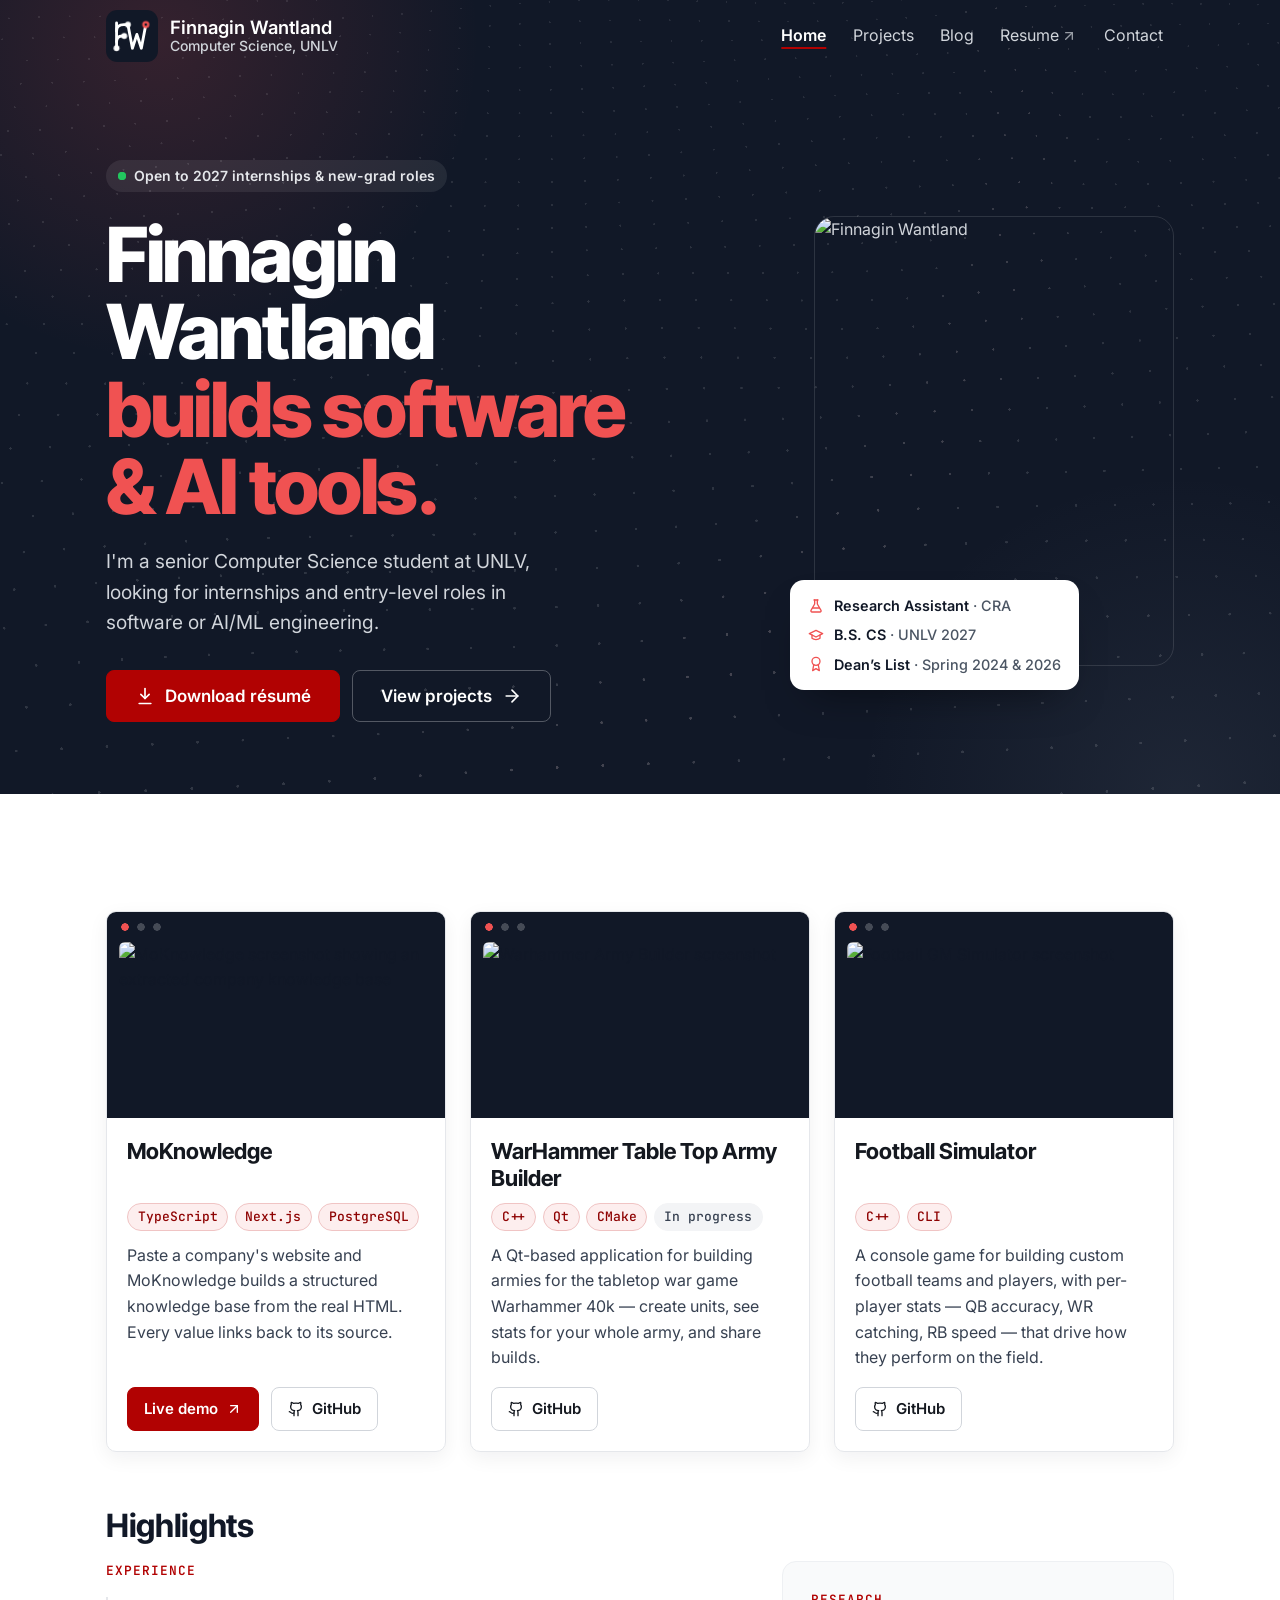
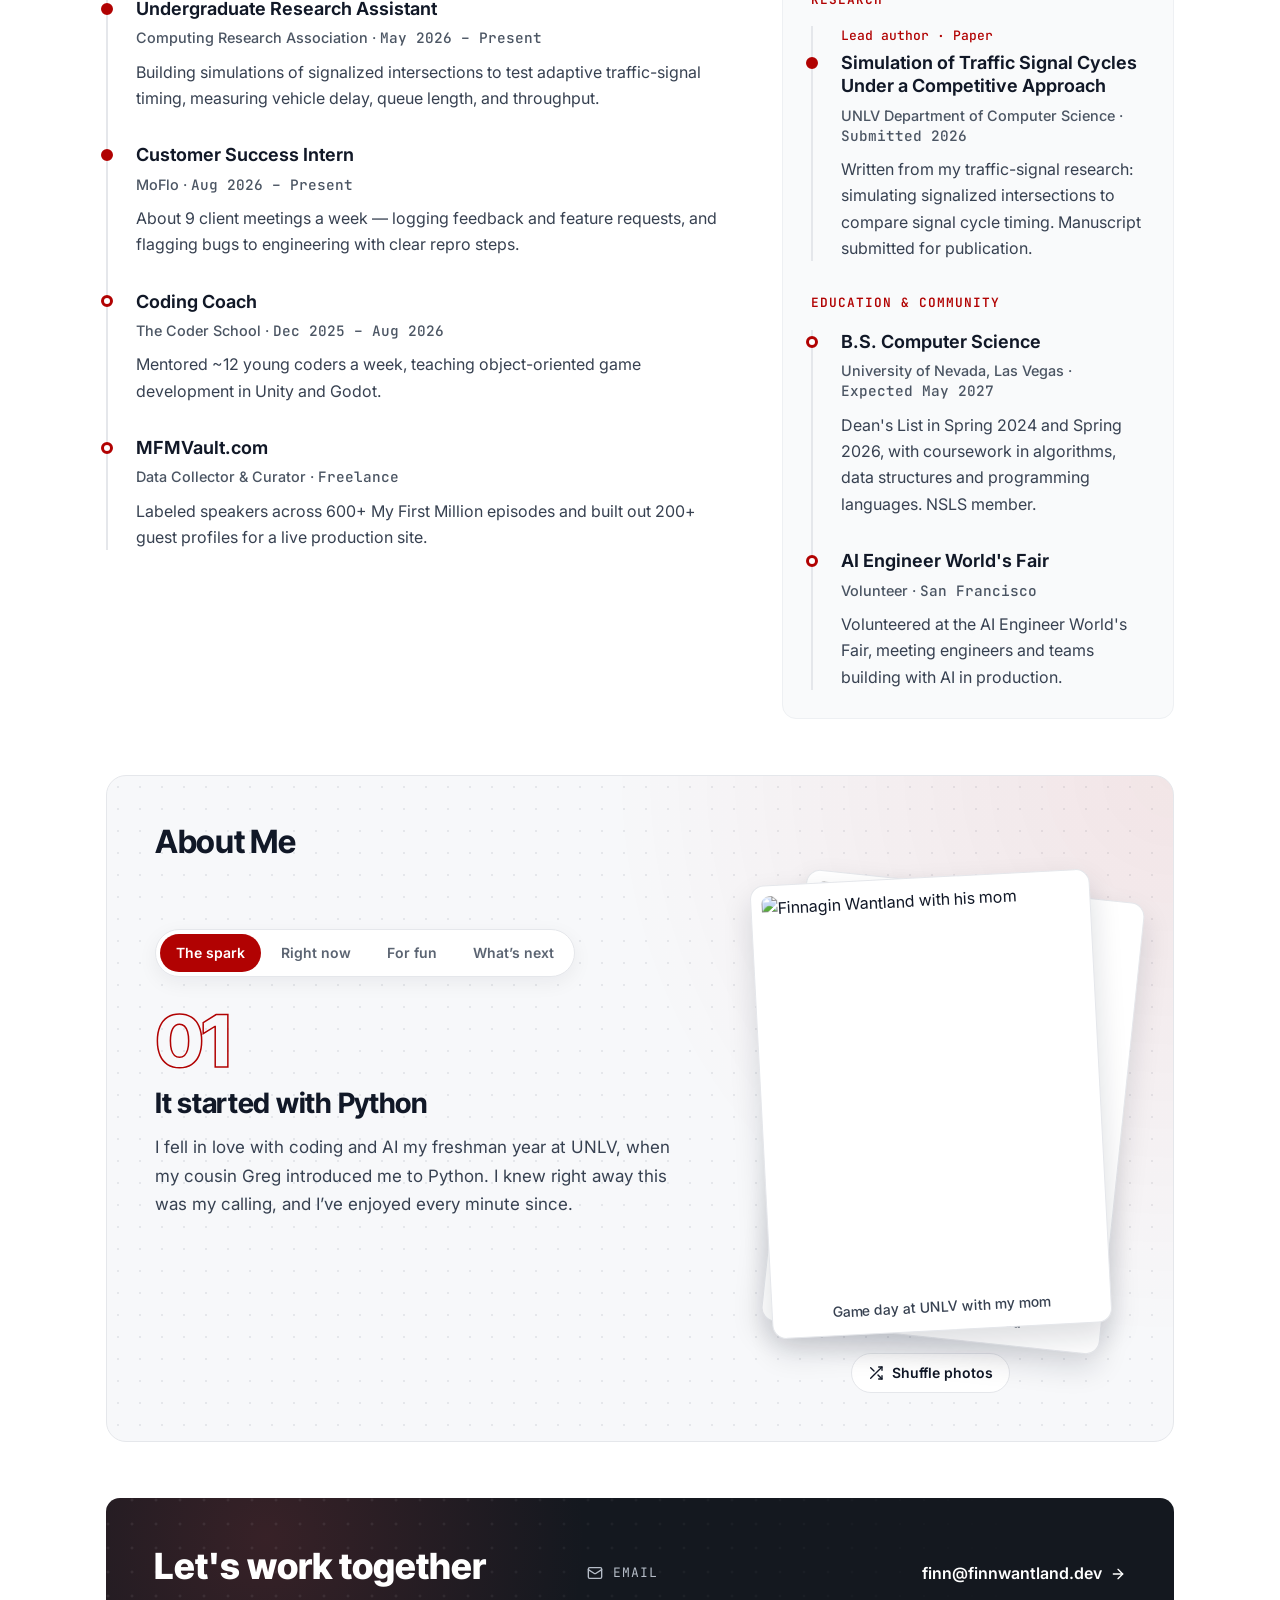
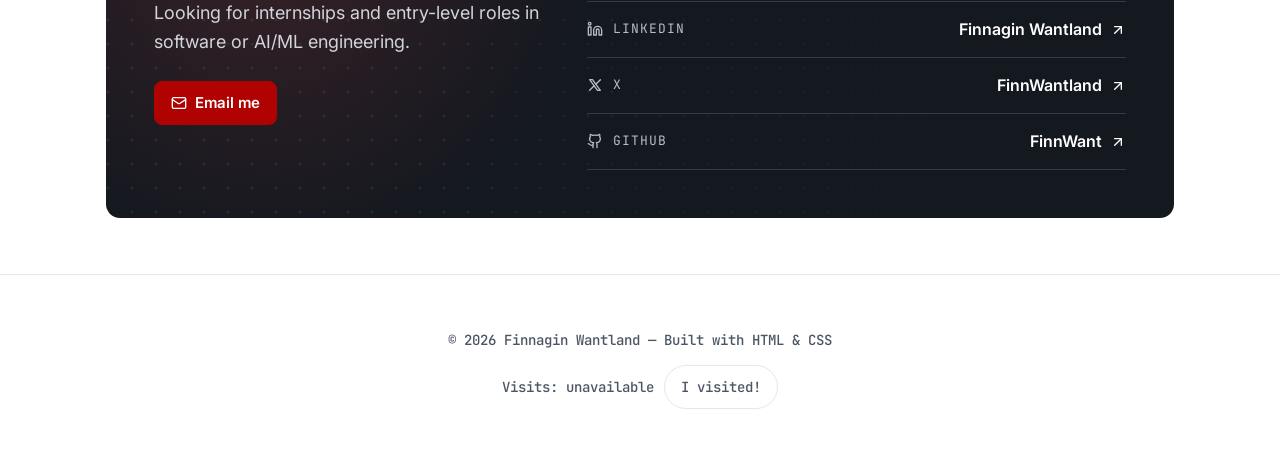
==== commit 0dfc426e: "Fix stuck see-through header; restyle the contact dialog - Version site.js and icons.svg references " ====
--- a/index.html
+++ b/index.html
@@ -24,7 +24,7 @@
   <link rel="preconnect" href="https://fonts.gstatic.com" crossorigin />
   <link rel="stylesheet"
     href="https://fonts.googleapis.com/css2?family=Inter:wght@400..700&amp;family=Inter+Tight:wght@700;800&amp;family=JetBrains+Mono:wght@400;500;600&amp;display=swap" />
-  <link rel="stylesheet" href="styles.css?v=34" />
+  <link rel="stylesheet" href="styles.css?v=38" />
 </head>
 
 <body class="home has-hero">
@@ -60,7 +60,7 @@
           <li><a href="index.html" aria-current="page">Home</a></li>
           <li><a href="projects.html">Projects</a></li>
           <li><a href="blog.html">Blog</a></li>
-          <li><a href="Finnagin-Wantland-Resume.pdf" target="_blank" rel="noopener">Resume<svg class="icon icon--sm" aria-hidden="true" focusable="false"><use href="icons.svg#i-arrow-up-right"/></svg></a></li>
+          <li><a href="Finnagin-Wantland-Resume.pdf" target="_blank" rel="noopener">Resume<svg class="icon icon--sm" aria-hidden="true" focusable="false"><use href="icons.svg?v=2#i-arrow-up-right"/></svg></a></li>
           <li><a href="#contact">Contact</a></li>
         </ul>
       </nav>
@@ -86,8 +86,8 @@
             in software or AI/ML engineering.</p>
           <div class="hero-actions">
             <a class="hero-btn hero-btn--primary" href="Finnagin-Wantland-Resume.pdf" target="_blank" rel="noopener">
-              <svg class="icon icon--md" aria-hidden="true" focusable="false"><use href="icons.svg#i-download"/></svg>Download résumé</a>
-            <a class="hero-btn hero-btn--ghost" href="projects.html">View projects<svg class="icon icon--md" aria-hidden="true" focusable="false"><use href="icons.svg#i-arrow-right"/></svg></a>
+              <svg class="icon icon--md" aria-hidden="true" focusable="false"><use href="icons.svg?v=2#i-download"/></svg>Download résumé</a>
+            <a class="hero-btn hero-btn--ghost" href="projects.html">View projects<svg class="icon icon--md" aria-hidden="true" focusable="false"><use href="icons.svg?v=2#i-arrow-right"/></svg></a>
           </div>
           <ul class="hero-stats" aria-label="At a glance">
             <li><span class="hero-stat-value">CRA</span><span class="hero-stat-label">Research asst.</span></li>
@@ -99,15 +99,15 @@
           <img class="hero-photo" src="Images/HeroIMG.jpg" alt="Finnagin Wantland" width="900" height="900" />
           <ul class="proof-card" aria-label="At a glance">
             <li>
-              <svg class="icon icon--sm proof-icon" aria-hidden="true" focusable="false"><use href="icons.svg#i-flask"/></svg>
+              <svg class="icon icon--sm proof-icon" aria-hidden="true" focusable="false"><use href="icons.svg?v=2#i-flask"/></svg>
               <span>Research Assistant <span class="proof-label">· CRA</span></span>
             </li>
             <li>
-              <svg class="icon icon--sm proof-icon" aria-hidden="true" focusable="false"><use href="icons.svg#i-graduation-cap"/></svg>
+              <svg class="icon icon--sm proof-icon" aria-hidden="true" focusable="false"><use href="icons.svg?v=2#i-graduation-cap"/></svg>
               <span>B.S. CS <span class="proof-label">· UNLV 2027</span></span>
             </li>
             <li>
-              <svg class="icon icon--sm proof-icon" aria-hidden="true" focusable="false"><use href="icons.svg#i-award"/></svg>
+              <svg class="icon icon--sm proof-icon" aria-hidden="true" focusable="false"><use href="icons.svg?v=2#i-award"/></svg>
               <span>Dean’s List <span class="proof-label">· Spring 2024 &amp; 2026</span></span>
             </li>
           </ul>
@@ -132,8 +132,8 @@
             <p>Paste a company's website and MoKnowledge builds a structured knowledge base from the real HTML. Every
               value links back to its source.</p>
             <div class="card-actions">
-              <a class="btn" href="/moknowledge/" target="_blank" rel="noopener">Live demo<svg class="icon icon--sm icon-trail" data-dir="out" aria-hidden="true" focusable="false"><use href="icons.svg#i-arrow-up-right"/></svg></a>
-              <a class="btn-secondary" href="https://github.com/FinnWant/MoKnowledge"><svg class="icon icon--sm" aria-hidden="true" focusable="false"><use href="icons.svg#i-github"/></svg>GitHub</a>
+              <a class="btn" href="/moknowledge/" target="_blank" rel="noopener">Live demo<svg class="icon icon--sm icon-trail" data-dir="out" aria-hidden="true" focusable="false"><use href="icons.svg?v=2#i-arrow-up-right"/></svg></a>
+              <a class="btn-secondary" href="https://github.com/FinnWant/MoKnowledge"><svg class="icon icon--sm" aria-hidden="true" focusable="false"><use href="icons.svg?v=2#i-github"/></svg>GitHub</a>
             </div>
           </div>
         </article>
@@ -151,7 +151,7 @@
             <p>A Qt-based application for building armies for the tabletop war game Warhammer 40k — create units,
               see stats for your whole army, and share builds.</p>
             <div class="card-actions">
-              <a class="btn-secondary" href="https://github.com/FinnWant/WHArmy_Builder"><svg class="icon icon--sm" aria-hidden="true" focusable="false"><use href="icons.svg#i-github"/></svg>GitHub</a>
+              <a class="btn-secondary" href="https://github.com/FinnWant/WHArmy_Builder"><svg class="icon icon--sm" aria-hidden="true" focusable="false"><use href="icons.svg?v=2#i-github"/></svg>GitHub</a>
             </div>
           </div>
         </article>
@@ -167,7 +167,7 @@
             <p>A console game for building custom football teams and players, with per-player stats — QB accuracy,
               WR catching, RB speed — that drive how they perform on the field.</p>
             <div class="card-actions">
-              <a class="btn-secondary" href="https://github.com/FinnWant/Football-GM-Simulator"><svg class="icon icon--sm" aria-hidden="true" focusable="false"><use href="icons.svg#i-github"/></svg>GitHub</a>
+              <a class="btn-secondary" href="https://github.com/FinnWant/Football-GM-Simulator"><svg class="icon icon--sm" aria-hidden="true" focusable="false"><use href="icons.svg?v=2#i-github"/></svg>GitHub</a>
             </div>
           </div>
         </article>
@@ -287,7 +287,7 @@
             <h3>Looking for my next team</h3>
             <p>I’m looking for internships and entry-level roles in software or AI/ML engineering. If that sounds
               like your team, I’d love to hear from you — and thanks for visiting!</p>
-            <p class="about-cta"><a class="btn" href="#contact">Get in touch<svg class="icon icon--sm icon-trail" data-dir="in" aria-hidden="true" focusable="false"><use href="icons.svg#i-arrow-right"/></svg></a></p>
+            <p class="about-cta"><a class="btn" href="#contact">Get in touch<svg class="icon icon--sm icon-trail" data-dir="in" aria-hidden="true" focusable="false"><use href="icons.svg?v=2#i-arrow-right"/></svg></a></p>
           </div>
           </div>
         </div>
@@ -304,7 +304,7 @@
             </figure>
           </div>
           <button type="button" class="photo-shuffle" hidden>
-            <svg class="icon icon--sm" aria-hidden="true" focusable="false"><use href="icons.svg#i-shuffle"/></svg>
+            <svg class="icon icon--sm" aria-hidden="true" focusable="false"><use href="icons.svg?v=2#i-shuffle"/></svg>
             Shuffle photos
           </button>
         </div>
@@ -320,31 +320,31 @@
       <div class="contact-intro">
         <h2>Let's work together</h2>
         <p>Looking for internships and entry-level roles in software or AI/ML engineering.</p>
-        <a class="btn js-contact-open" href="mailto:finn@finnwantland.dev"><svg class="icon icon--sm" aria-hidden="true" focusable="false"><use href="icons.svg#i-mail"/></svg>Email me</a>
+        <a class="btn js-contact-open" href="mailto:finn@finnwantland.dev"><svg class="icon icon--sm" aria-hidden="true" focusable="false"><use href="icons.svg?v=2#i-mail"/></svg>Email me</a>
       </div>
       <ul class="contact-links">
         <li>
           <a class="contact-row js-contact-open" href="mailto:finn@finnwantland.dev">
-            <span class="contact-label"><svg class="icon icon--sm" aria-hidden="true" focusable="false"><use href="icons.svg#i-mail"/></svg>Email</span>
-            <span class="contact-value">finn@finnwantland.dev<svg class="icon icon--sm icon-trail" data-dir="in" aria-hidden="true" focusable="false"><use href="icons.svg#i-arrow-right"/></svg></span>
+            <span class="contact-label"><svg class="icon icon--sm" aria-hidden="true" focusable="false"><use href="icons.svg?v=2#i-mail"/></svg>Email</span>
+            <span class="contact-value">finn@finnwantland.dev<svg class="icon icon--sm icon-trail" data-dir="in" aria-hidden="true" focusable="false"><use href="icons.svg?v=2#i-arrow-right"/></svg></span>
           </a>
         </li>
         <li>
           <a class="contact-row" href="https://www.linkedin.com/in/finnagin-wantland-955472329/">
-            <span class="contact-label"><svg class="icon icon--sm" aria-hidden="true" focusable="false"><use href="icons.svg#i-linkedin"/></svg>LinkedIn</span>
-            <span class="contact-value">Finnagin Wantland<svg class="icon icon--sm icon-trail" data-dir="out" aria-hidden="true" focusable="false"><use href="icons.svg#i-arrow-up-right"/></svg></span>
+            <span class="contact-label"><svg class="icon icon--sm" aria-hidden="true" focusable="false"><use href="icons.svg?v=2#i-linkedin"/></svg>LinkedIn</span>
+            <span class="contact-value">Finnagin Wantland<svg class="icon icon--sm icon-trail" data-dir="out" aria-hidden="true" focusable="false"><use href="icons.svg?v=2#i-arrow-up-right"/></svg></span>
           </a>
         </li>
         <li>
           <a class="contact-row" href="https://twitter.com/FinnWantland">
-            <span class="contact-label"><svg class="icon icon--sm" aria-hidden="true" focusable="false"><use href="icons.svg#i-brand-x"/></svg>X</span>
-            <span class="contact-value">FinnWantland<svg class="icon icon--sm icon-trail" data-dir="out" aria-hidden="true" focusable="false"><use href="icons.svg#i-arrow-up-right"/></svg></span>
+            <span class="contact-label"><svg class="icon icon--sm" aria-hidden="true" focusable="false"><use href="icons.svg?v=2#i-brand-x"/></svg>X</span>
+            <span class="contact-value">FinnWantland<svg class="icon icon--sm icon-trail" data-dir="out" aria-hidden="true" focusable="false"><use href="icons.svg?v=2#i-arrow-up-right"/></svg></span>
           </a>
         </li>
         <li>
           <a class="contact-row" href="https://github.com/FinnWant">
-            <span class="contact-label"><svg class="icon icon--sm" aria-hidden="true" focusable="false"><use href="icons.svg#i-github"/></svg>GitHub</span>
-            <span class="contact-value">FinnWant<svg class="icon icon--sm icon-trail" data-dir="out" aria-hidden="true" focusable="false"><use href="icons.svg#i-arrow-up-right"/></svg></span>
+            <span class="contact-label"><svg class="icon icon--sm" aria-hidden="true" focusable="false"><use href="icons.svg?v=2#i-github"/></svg>GitHub</span>
+            <span class="contact-value">FinnWant<svg class="icon icon--sm icon-trail" data-dir="out" aria-hidden="true" focusable="false"><use href="icons.svg?v=2#i-arrow-up-right"/></svg></span>
           </a>
         </li>
       </ul>
@@ -352,32 +352,48 @@
     </div>
   </main>
 
-  <dialog id="contact-dialog" class="contact-dialog" aria-labelledby="contact-dialog-title">
+  <dialog id="contact-dialog" class="contact-dialog" aria-labelledby="contact-dialog-title" aria-describedby="contact-dialog-lede">
     <form id="contact-form" class="contact-form">
       <div class="contact-dialog-header">
+        <div class="motion-field" aria-hidden="true">
+          <div class="motion-glow motion-glow--a"></div>
+          <div class="motion-dots"></div>
+          <div class="motion-lit"><div class="motion-dots"></div></div>
+        </div>
+        <p class="eyebrow">~/finnwantland/contact</p>
         <h2 id="contact-dialog-title">Send me a message</h2>
-        <button type="button" class="dialog-close js-contact-close" aria-label="Close"><svg class="icon icon--md" aria-hidden="true" focusable="false"><use href="icons.svg#i-close"/></svg></button>
-      </div>
-
-      <!-- Honeypot: hidden from people, filled in by bots; the Worker drops any submission that sets it. -->
-      <input type="checkbox" name="botcheck" class="visually-hidden" tabindex="-1" autocomplete="off">
-
-      <label for="contact-name">Name</label>
-      <input id="contact-name" name="name" type="text" autocomplete="name" required>
-
-      <label for="contact-email">Email</label>
-      <input id="contact-email" name="email" type="email" autocomplete="email" required>
-
-      <label for="contact-message">Message</label>
-      <textarea id="contact-message" name="message" rows="6" required></textarea>
-
-      <div id="contact-turnstile" class="cf-turnstile"></div>
-
-      <p id="contact-status" class="contact-status" role="status" aria-live="polite"></p>
-
-      <div class="contact-actions">
-        <button type="button" class="btn ghost js-contact-close">Cancel</button>
-        <button type="submit" class="btn">Send</button>
+        <p id="contact-dialog-lede" class="contact-dialog-lede">It goes straight to my inbox — I'll reply by email.</p>
+        <button type="button" class="dialog-close js-contact-close" aria-label="Close"><svg class="icon icon--md" aria-hidden="true" focusable="false"><use href="icons.svg?v=2#i-close"/></svg></button>
+      </div>
+
+      <div class="contact-dialog-body">
+        <!-- Honeypot: hidden from people, filled in by bots; the Worker drops any submission that sets it. -->
+        <input type="checkbox" name="botcheck" class="visually-hidden" tabindex="-1" autocomplete="off">
+
+        <div class="field-row">
+          <div class="field">
+            <label for="contact-name">Name</label>
+            <input id="contact-name" name="name" type="text" autocomplete="name" placeholder="Ada Lovelace" required>
+          </div>
+          <div class="field">
+            <label for="contact-email">Email</label>
+            <input id="contact-email" name="email" type="email" autocomplete="email" placeholder="ada@company.com" required>
+          </div>
+        </div>
+
+        <div class="field">
+          <label for="contact-message">Message</label>
+          <textarea id="contact-message" name="message" rows="5" placeholder="What are you working on, and how can I help?" required></textarea>
+        </div>
+
+        <div id="contact-turnstile" class="cf-turnstile"></div>
+
+        <p id="contact-status" class="contact-status" role="status" aria-live="polite"></p>
+
+        <div class="contact-actions">
+          <button type="button" class="btn-secondary js-contact-close">Cancel</button>
+          <button type="submit" class="btn"><svg class="icon icon--sm" aria-hidden="true" focusable="false"><use href="icons.svg?v=2#i-send"/></svg>Send message</button>
+        </div>
       </div>
     </form>
   </dialog>
@@ -392,7 +408,7 @@
     </div>
   </footer>
 
-  <script src="site.js"></script>
+  <script src="site.js?v=2"></script>
   <!-- 3D hero background; does nothing on phones, with reduced motion, or without WebGL. -->
   <script src="hero-relief.js?v=2" defer></script>
   <!-- Turnstile loads in explicit mode: the widget is rendered when the dialog first opens, not on page load.
@@ -416,6 +432,7 @@
       function renderTurnstile() {
         if (widgetId !== null) return;
         if (!window.turnstile) {
+          status.dataset.state = "busy";
           status.textContent = "Captcha is still loading — one moment…";
           setTimeout(renderTurnstile, 500);
           return;
@@ -426,6 +443,7 @@
           theme: "light",
           "error-callback": (code) => {
             console.error("Turnstile error", code);
+            status.dataset.state = "error";
             status.textContent = `Captcha failed to load (error ${code}).`;
           },
         });
@@ -437,6 +455,7 @@
           if (typeof dialog.showModal !== "function") return;
           e.preventDefault();
           status.textContent = "";
+          delete status.dataset.state;
           dialog.showModal();
           renderTurnstile();
         });
@@ -455,11 +474,13 @@
         e.preventDefault();
         const data = Object.fromEntries(new FormData(form));
         if (!data["cf-turnstile-response"]) {
+          status.dataset.state = "error";
           status.textContent = "Please complete the captcha.";
           return;
         }
 
         submitBtn.disabled = true;
+        status.dataset.state = "busy";
         status.textContent = "Sending…";
         try {
           const res = await fetch(CONTACT_ENDPOINT, {
@@ -470,9 +491,11 @@
           const json = await res.json();
           if (!json.success) throw new Error(json.message || `Contact Worker responded ${res.status}`);
           form.reset();
+          status.dataset.state = "ok";
           status.textContent = "Thanks! Your message has been sent.";
         } catch (err) {
           console.error(err);
+          status.dataset.state = "error";
           status.textContent = "Something went wrong — please email finn@finnwantland.dev directly.";
         } finally {
           // Turnstile tokens are single-use, so get a fresh one for the next send.
--- a/styles.css
+++ b/styles.css
@@ -29,6 +29,7 @@
   --red-400: #f05252;
   --red-800: #8e0202;
   --green-500: #22c55e;
+  --green-700: #15803d;
 
   /* --- Logo (the FW git-graph mark) ------------------------------------------------- */
   --logo-tile: var(--gray-900);
@@ -99,6 +100,7 @@
   --hero-chip-bg: rgba(255, 255, 255, 0.08);
   --hero-chip-text: var(--gray-200);
   --hero-status: var(--green-500);
+  --status-ok: var(--green-700); /* success text on light surfaces (AA) */
   --hero-cta-hover: var(--accent-hover);
   --hero-ghost-border: rgba(255, 255, 255, 0.28);
   --hero-photo-border: rgba(255, 255, 255, 0.12);
@@ -357,14 +359,17 @@
    .header--glass  page has scrolled a little but the header is still over the hero →
                    frosted dark glass so the words stay readable over moving content
    .header--scrolled  the hero has passed under the header → the standard light header
-   Used by every page with a dark band at the top (body.has-hero); site.js runs it. */
-.has-hero .site-header {
+   Used by every page with a dark band at the top (body.has-hero); site.js runs it.
+   Every rule here also needs .header--live, which site.js adds when it starts tracking the
+   scroll. Without it (script missing, blocked, or a stale cached copy) the header stays
+   the normal solid one instead of getting stuck see-through over light content. */
+.has-hero .site-header.header--live {
   background: transparent;
   border-bottom-color: transparent;
   transition: background-color 250ms ease, border-color 250ms ease, box-shadow 250ms ease;
 }
 
-.has-hero .site-header.header--glass:not(.header--scrolled) {
+.has-hero .site-header.header--live.header--glass:not(.header--scrolled) {
   background: var(--hero-glass);
   box-shadow: inset 0 -1px 0 var(--hero-glass-rule);
   -webkit-backdrop-filter: blur(14px) saturate(140%);
@@ -373,7 +378,7 @@
 
 /* Open mobile menu: near-solid instead of blurred. A backdrop-filter on the header would
    stop the dropped-down menu (its child) from blurring anything, so neither uses one. */
-.has-hero .site-header:not(.header--scrolled):has(.site-nav.is-open) {
+.has-hero .site-header.header--live:not(.header--scrolled):has(.site-nav.is-open) {
   background: var(--hero-glass-strong);
   -webkit-backdrop-filter: none;
   backdrop-filter: none;
@@ -381,33 +386,33 @@
 
 .has-hero .hero--dark { margin-top: calc(-1 * var(--header-h)) }
 
-.has-hero .site-header .brand-name,
-.has-hero .site-header .brand-tag,
-.has-hero .site-header .nav a { transition: color 200ms ease, background-color 200ms ease }
-
-.has-hero .site-header:not(.header--scrolled) .brand-name { color: var(--hero-title) }
-
-.has-hero .site-header:not(.header--scrolled) .brand-tag { color: var(--hero-body) }
-
-.has-hero .site-header:not(.header--scrolled) .nav a { color: var(--hero-body) }
-
-.has-hero .site-header:not(.header--scrolled) .nav a:hover { color: var(--hero-title); background: var(--hero-nav-hover-bg) }
-
-.has-hero .site-header:not(.header--scrolled) .nav a[aria-current="page"] {
+.has-hero .site-header.header--live .brand-name,
+.has-hero .site-header.header--live .brand-tag,
+.has-hero .site-header.header--live .nav a { transition: color 200ms ease, background-color 200ms ease }
+
+.has-hero .site-header.header--live:not(.header--scrolled) .brand-name { color: var(--hero-title) }
+
+.has-hero .site-header.header--live:not(.header--scrolled) .brand-tag { color: var(--hero-body) }
+
+.has-hero .site-header.header--live:not(.header--scrolled) .nav a { color: var(--hero-body) }
+
+.has-hero .site-header.header--live:not(.header--scrolled) .nav a:hover { color: var(--hero-title); background: var(--hero-nav-hover-bg) }
+
+.has-hero .site-header.header--live:not(.header--scrolled) .nav a[aria-current="page"] {
   color: var(--hero-title);
   text-decoration: underline 2px var(--brand);
   text-underline-offset: 6px;
 }
 
-.has-hero .site-header:not(.header--scrolled) .nav-toggle { border-color: var(--hero-toggle-border) }
-
-.has-hero .site-header:not(.header--scrolled) .nav-toggle:focus-visible { outline: 2px solid var(--hero-title) }
-
-.has-hero .site-header:not(.header--scrolled) .nav-toggle span { background: var(--hero-title) }
-
-.has-hero .site-header:not(.header--scrolled) :focus-visible { outline-color: var(--hero-title) }
-
-.has-hero .site-header.header--scrolled {
+.has-hero .site-header.header--live:not(.header--scrolled) .nav-toggle { border-color: var(--hero-toggle-border) }
+
+.has-hero .site-header.header--live:not(.header--scrolled) .nav-toggle:focus-visible { outline: 2px solid var(--hero-title) }
+
+.has-hero .site-header.header--live:not(.header--scrolled) .nav-toggle span { background: var(--hero-title) }
+
+.has-hero .site-header.header--live:not(.header--scrolled) :focus-visible { outline-color: var(--hero-title) }
+
+.has-hero .site-header.header--live.header--scrolled {
   background: var(--bg);
   border-bottom-color: var(--border);
   box-shadow: var(--header-shadow);
@@ -774,6 +779,7 @@
   font-weight: 600;
   line-height: 1.2;
   text-decoration: none;
+  white-space: nowrap;
   transition: background var(--dur-fast) ease, border-color var(--dur-fast) ease,
     color var(--dur-fast) ease, transform var(--dur-fast) ease;
 }
@@ -1562,68 +1568,172 @@
 /* The global focus ring uses --accent, which is too dim on this panel in light mode. */
 .contact :focus-visible { outline: 2px solid var(--contact-hover); outline-offset: 2px }
 
-/* contact dialog */
+/* contact dialog — same language as the rest of the site: a dark band on top (motion field,
+   mono path eyebrow, display title), a light body with mono labels and 44px fields, and the
+   standard button pair. It rises in over a blurred backdrop (static for reduced motion). */
 .contact-dialog {
-  width: min(520px, calc(100vw - 2rem));
+  width: min(560px, calc(100vw - 2rem));
+  max-height: calc(100dvh - 2rem);
   padding: 0;
   color: var(--text);
   background: var(--surface);
   border: 1px solid var(--border);
-  border-top: 4px solid var(--accent);
-  border-radius: var(--radius);
-  box-shadow: var(--shadow-lift);
-}
-
-.contact-dialog::backdrop { background: var(--backdrop) }
-
-.contact-form { display: flex; flex-direction: column; gap: 0.4rem; padding: 1.25rem }
-
-.contact-dialog-header { display: flex; align-items: center; justify-content: space-between; gap: 1rem }
-
-.contact-dialog-header h2 { margin: 0; font-size: 1.3rem; font-weight: 600 }
+  border-radius: var(--radius-lg);
+  box-shadow: var(--proof-shadow), var(--shadow-lift);
+  overflow: auto;
+}
+
+.contact-dialog::backdrop {
+  background: var(--backdrop);
+  -webkit-backdrop-filter: blur(4px);
+  backdrop-filter: blur(4px);
+}
+
+@media (prefers-reduced-motion: no-preference) {
+  .contact-dialog[open] { animation: dialog-in 280ms var(--ease-out) }
+
+  .contact-dialog[open]::backdrop { animation: backdrop-in 280ms ease }
+}
+
+@keyframes dialog-in {
+  from { opacity: 0; transform: translateY(14px) scale(0.98) }
+}
+
+@keyframes backdrop-in {
+  from { opacity: 0 }
+}
+
+.contact-form { margin: 0 }
+
+.contact-dialog-header {
+  position: relative;
+  isolation: isolate;
+  overflow: hidden;
+  padding: 28px 64px 26px 28px;
+  background: var(--hero-bg);
+  color: var(--hero-body);
+}
+
+.contact-dialog-header .eyebrow { margin-bottom: 10px }
+
+.contact-dialog-header h2 {
+  margin: 0;
+  font-family: var(--font-display);
+  font-size: 1.75rem;
+  font-weight: 800;
+  line-height: 1.1;
+  letter-spacing: -0.02em;
+  color: var(--hero-title);
+}
+
+.contact-dialog-lede { margin: 8px 0 0 0; font-size: var(--text-control); color: var(--hero-body) }
 
 .dialog-close {
+  position: absolute;
+  top: 12px;
+  right: 12px;
   display: grid;
   place-items: center;
   width: 44px;
   height: 44px;
-  margin-right: -10px;
-  color: var(--muted);
+  color: var(--hero-body);
   background: transparent;
   border: 0;
   border-radius: var(--radius-md);
   cursor: pointer;
-}
-
-.dialog-close:hover { color: var(--text); background: var(--surface-alt) }
-
-.contact-form label { font-weight: 600; font-size: 0.9rem; margin-top: 0.5rem }
-
-.contact-form input, .contact-form textarea {
+  transition: color var(--dur-fast) ease, background-color var(--dur-fast) ease;
+}
+
+.dialog-close:hover { color: var(--hero-title); background: var(--hero-nav-hover-bg) }
+
+.dialog-close:focus-visible { outline: 2px solid var(--hero-title); outline-offset: 2px }
+
+.contact-dialog-body { position: relative; display: grid; gap: 16px; padding: 24px 28px 28px }
+
+.field-row { display: grid; grid-template-columns: repeat(2, minmax(0, 1fr)); gap: 16px }
+
+.field { display: grid; gap: 6px; min-width: 0 }
+
+.contact-form label {
+  font-family: var(--font-mono);
+  font-size: var(--text-small);
+  letter-spacing: 0.08em;
+  text-transform: uppercase;
+  color: var(--meta);
+}
+
+.contact-form input,
+.contact-form textarea {
+  width: 100%;
+  min-height: 44px;
+  padding: 10px 12px;
   font: inherit;
   color: var(--text);
   background: var(--surface-alt);
   border: 1px solid var(--border);
-  border-radius: var(--radius-sm);
-  padding: 0.5rem 0.65rem;
-}
-
-.contact-form textarea { resize: vertical }
-
-.contact-form .cf-turnstile { margin-top: 0.75rem }
-
-.contact-status { margin: 0.25rem 0 0 0; min-height: 1.6em; color: var(--muted); font-size: 0.9rem }
-
-.contact-actions { display: flex; justify-content: flex-end; gap: 0.6rem }
-
-.contact-actions button { font: inherit; cursor: pointer }
+  border-radius: var(--radius-md);
+  transition: border-color var(--dur-fast) ease, box-shadow var(--dur-fast) ease, background-color var(--dur-fast) ease;
+}
+
+.contact-form textarea { min-height: 128px; resize: vertical; line-height: 1.5 }
+
+.contact-form input::placeholder,
+.contact-form textarea::placeholder { color: var(--muted); opacity: 0.75 }
+
+.contact-form input:hover,
+.contact-form textarea:hover { border-color: var(--border-strong) }
+
+/* The red ring replaces the outline on fields, so focus is still clearly visible. */
+.contact-form input:focus,
+.contact-form textarea:focus {
+  outline: none;
+  background: var(--surface);
+  border-color: var(--accent);
+  box-shadow: 0 0 0 3px var(--accent-soft);
+}
+
+.contact-form input:user-invalid,
+.contact-form textarea:user-invalid { border-color: var(--accent) }
+
+.contact-form .cf-turnstile:empty { display: none }
+
+.contact-status {
+  margin: 0;
+  min-height: 1.4em;
+  font-family: var(--font-mono);
+  font-size: var(--text-small);
+  color: var(--meta);
+}
+
+.contact-status:empty { display: none }
+
+.contact-status[data-state="error"] { color: var(--accent) }
+
+.contact-status[data-state="ok"] { color: var(--status-ok) }
+
+.contact-actions { display: flex; justify-content: flex-end; gap: 12px; padding-top: 4px }
+
+.contact-actions button { font-family: inherit; cursor: pointer }
 
 .contact-actions button:disabled { opacity: 0.6; cursor: default }
+
+@media (max-width: 520px) {
+  .field-row { grid-template-columns: minmax(0, 1fr) }
+
+  .contact-dialog-header { padding: 24px 60px 22px 20px }
+
+  .contact-dialog-body { padding: 20px }
+
+  .contact-actions > * { flex: 1 }
+}
 
 .visually-hidden {
   position: absolute;
   width: 1px;
   height: 1px;
+  margin: -1px;
+  padding: 0;
+  border: 0;
   overflow: hidden;
   clip: rect(0 0 0 0);
   white-space: nowrap;
@@ -1686,7 +1796,7 @@
 
   .nav a { padding: 0.7rem 0.5rem; border-bottom: 1px solid var(--border) }
 
-  .has-hero .site-header:not(.header--scrolled) .nav a { border-bottom-color: var(--hero-photo-border) }
+  .has-hero .site-header.header--live:not(.header--scrolled) .nav a { border-bottom-color: var(--hero-photo-border) }
 
   /* Home only: the menu drops over the hero instead of pushing it down, which would
      uncover the light page behind the transparent header. */
@@ -1700,7 +1810,7 @@
     box-shadow: var(--header-shadow);
   }
 
-  .has-hero .site-header:not(.header--scrolled) .site-nav {
+  .has-hero .site-header.header--live:not(.header--scrolled) .site-nav {
     background: var(--hero-glass-strong);
     box-shadow: inset 0 -1px 0 var(--hero-glass-rule);
   }
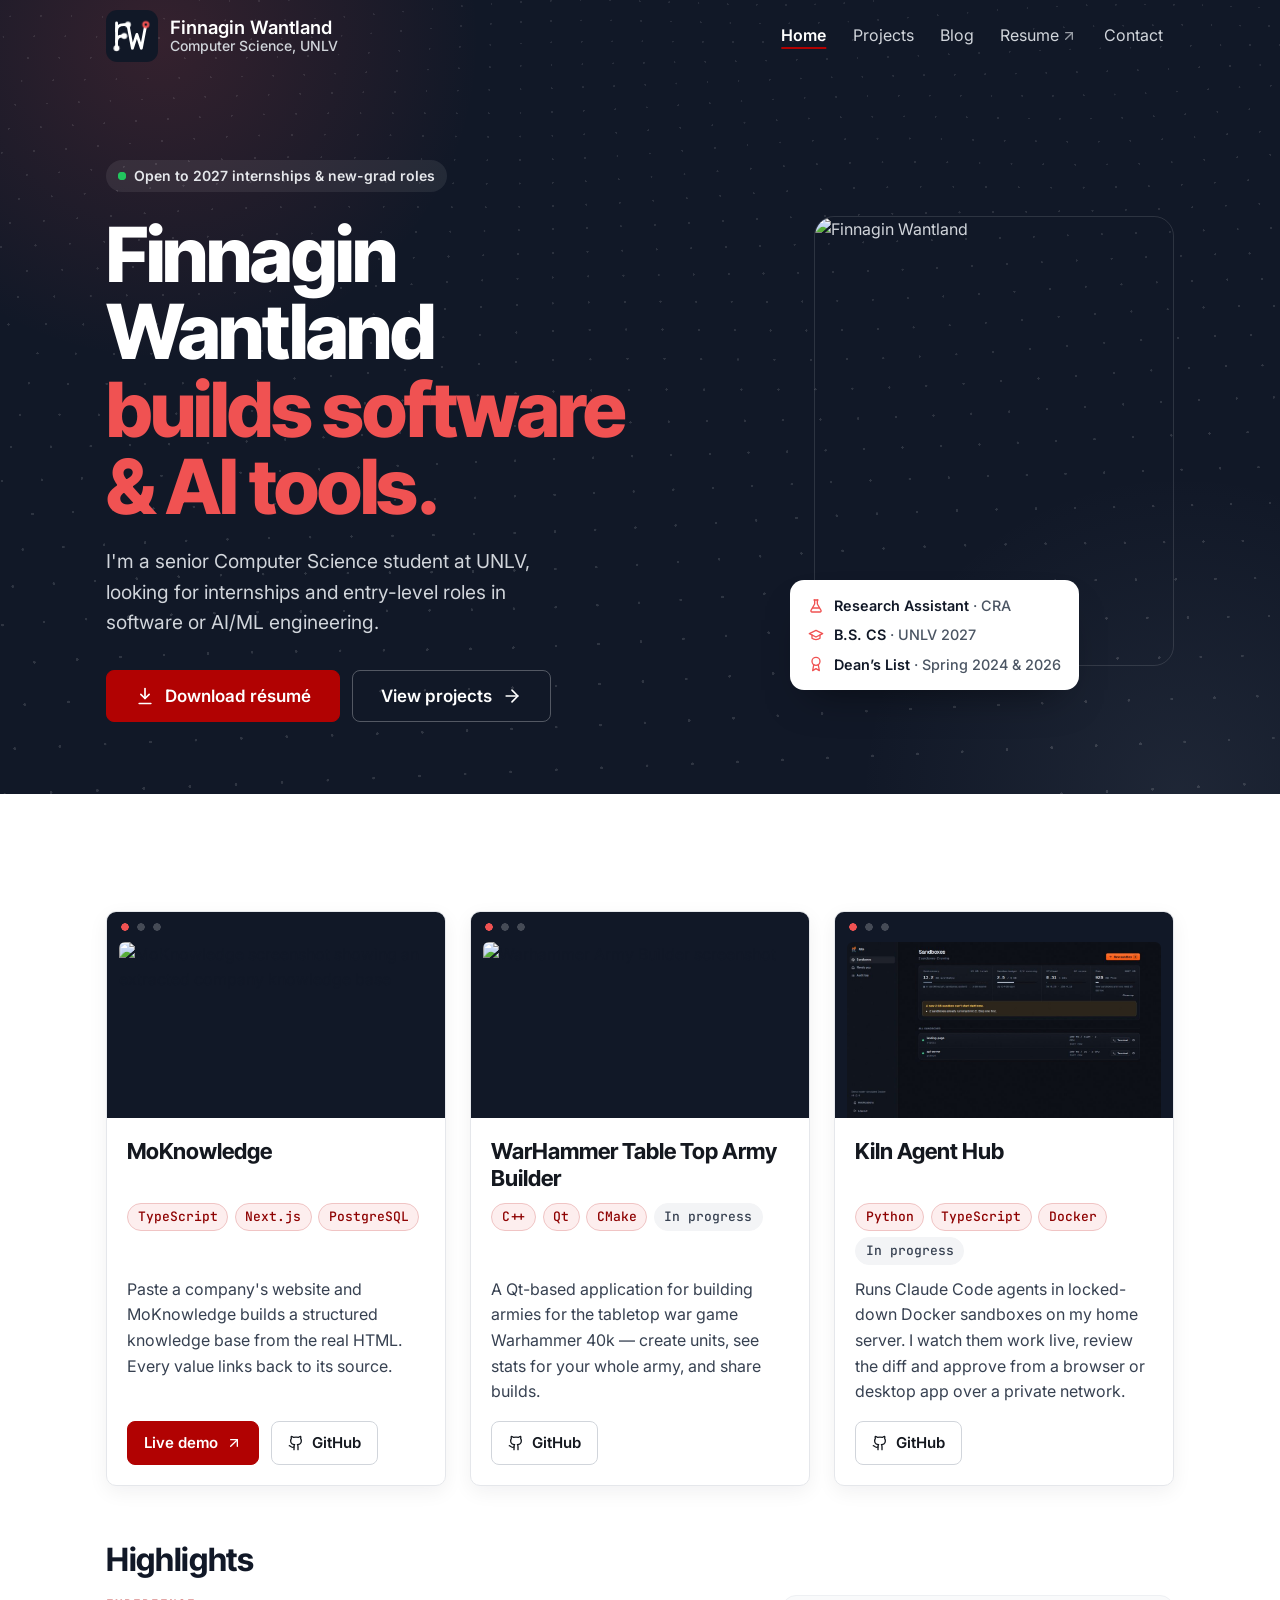
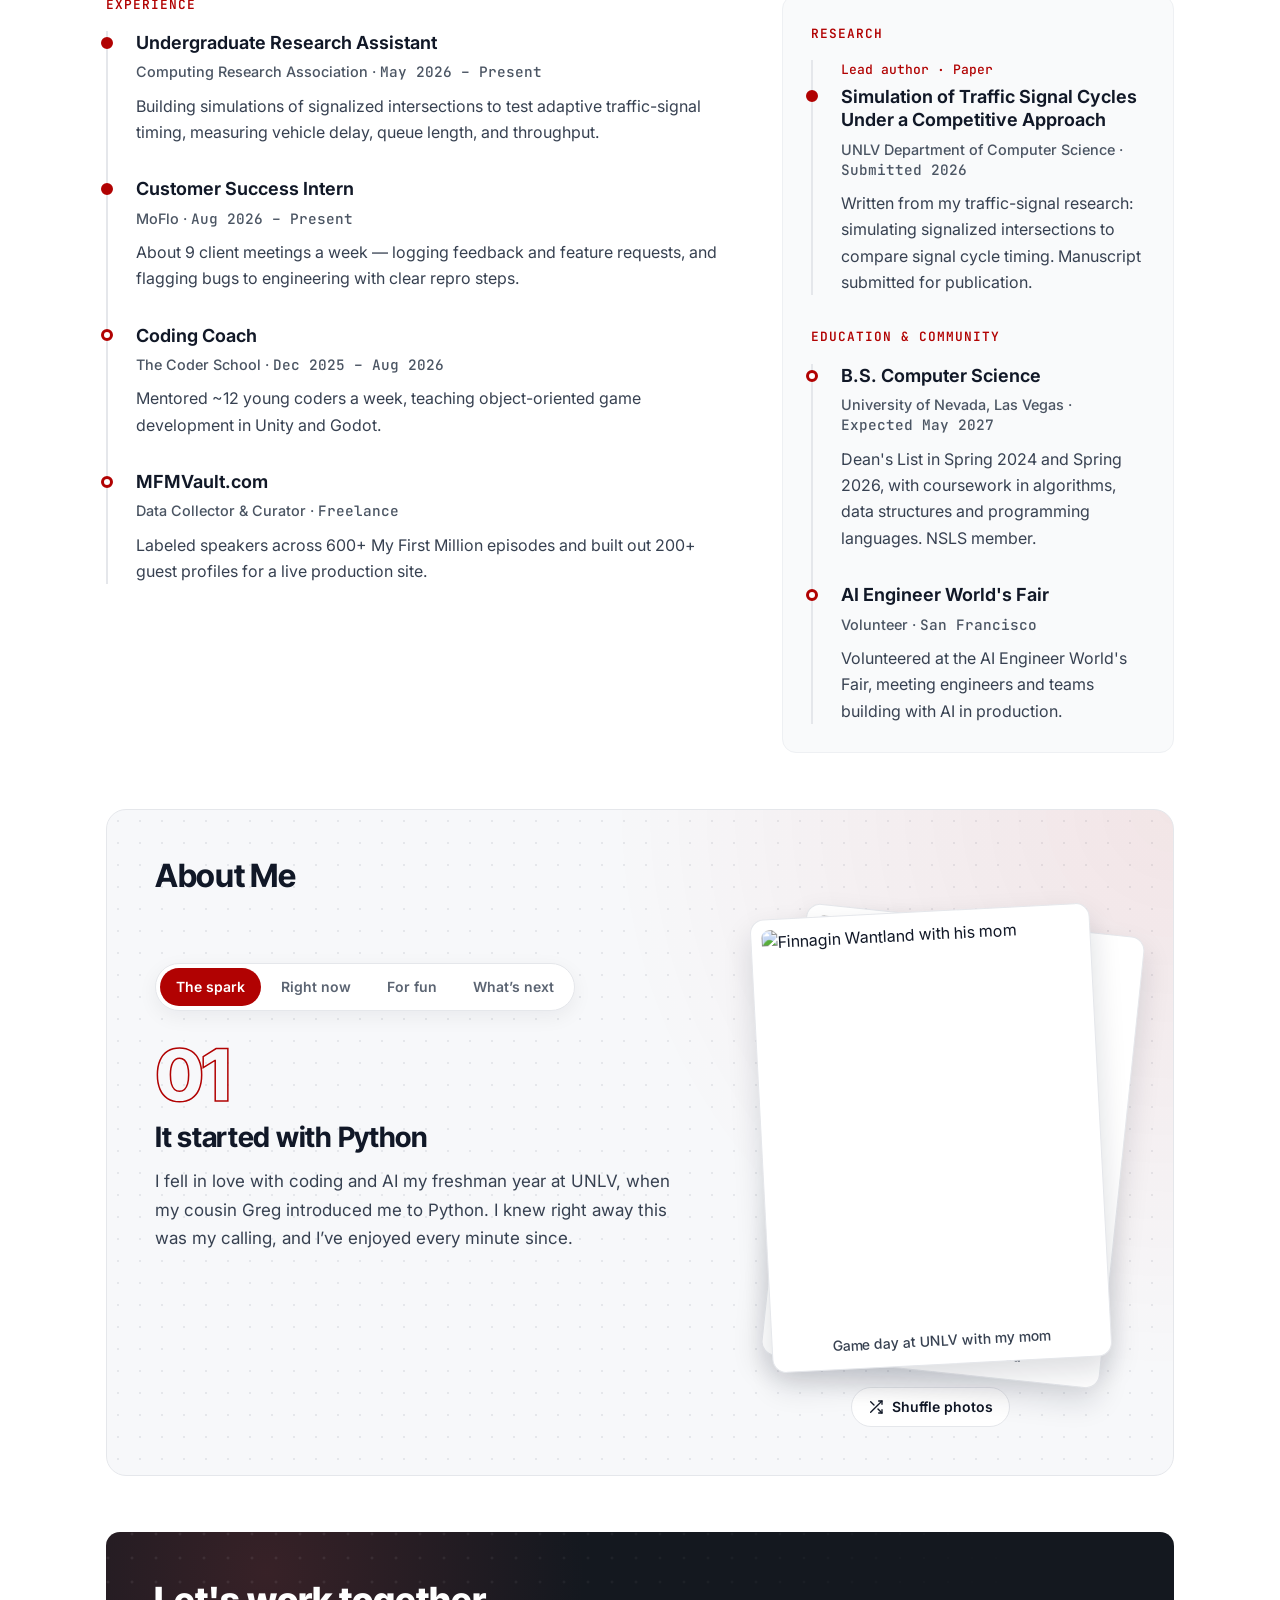
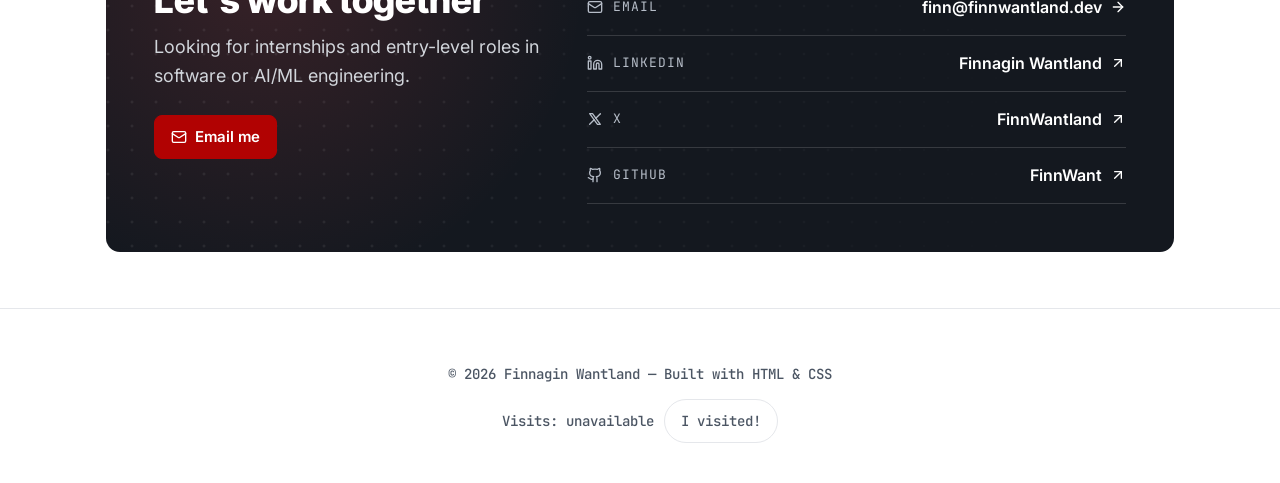
==== commit 015ef7b1: "Short links; replace Football Simulator with Kiln on the home page" ====
--- a/index.html
+++ b/index.html
@@ -30,7 +30,7 @@
 <body class="home has-hero">
   <header class="site-header">
     <div class="container header-inner">
-      <a class="brand" href="index.html">
+      <a class="brand" href="https://go.finnwantland.dev/home">
         <svg class="brand-mark" viewBox="0 0 64 64" width="52" height="52" aria-hidden="true" focusable="false">
           <rect class="bm-tile" width="64" height="64" rx="14" />
           <g class="bm-lines">
@@ -57,10 +57,10 @@
       </button>
       <nav id="site-nav" class="site-nav" aria-label="Main">
         <ul class="nav">
-          <li><a href="index.html" aria-current="page">Home</a></li>
-          <li><a href="projects.html">Projects</a></li>
-          <li><a href="blog.html">Blog</a></li>
-          <li><a href="Finnagin-Wantland-Resume.pdf" target="_blank" rel="noopener">Resume<svg class="icon icon--sm" aria-hidden="true" focusable="false"><use href="icons.svg?v=2#i-arrow-up-right"/></svg></a></li>
+          <li><a href="https://go.finnwantland.dev/home" aria-current="page">Home</a></li>
+          <li><a href="https://go.finnwantland.dev/projects">Projects</a></li>
+          <li><a href="https://go.finnwantland.dev/blog">Blog</a></li>
+          <li><a href="https://go.finnwantland.dev/resume" target="_blank" rel="noopener">Resume<svg class="icon icon--sm" aria-hidden="true" focusable="false"><use href="icons.svg?v=2#i-arrow-up-right"/></svg></a></li>
           <li><a href="#contact">Contact</a></li>
         </ul>
       </nav>
@@ -85,9 +85,9 @@
           <p class="hero-intro">I'm a senior Computer Science student at UNLV, looking for internships and entry-level roles
             in software or AI/ML engineering.</p>
           <div class="hero-actions">
-            <a class="hero-btn hero-btn--primary" href="Finnagin-Wantland-Resume.pdf" target="_blank" rel="noopener">
+            <a class="hero-btn hero-btn--primary" href="https://go.finnwantland.dev/resume" target="_blank" rel="noopener">
               <svg class="icon icon--md" aria-hidden="true" focusable="false"><use href="icons.svg?v=2#i-download"/></svg>Download résumé</a>
-            <a class="hero-btn hero-btn--ghost" href="projects.html">View projects<svg class="icon icon--md" aria-hidden="true" focusable="false"><use href="icons.svg?v=2#i-arrow-right"/></svg></a>
+            <a class="hero-btn hero-btn--ghost" href="https://go.finnwantland.dev/projects">View projects<svg class="icon icon--md" aria-hidden="true" focusable="false"><use href="icons.svg?v=2#i-arrow-right"/></svg></a>
           </div>
           <ul class="hero-stats" aria-label="At a glance">
             <li><span class="hero-stat-value">CRA</span><span class="hero-stat-label">Research asst.</span></li>
@@ -157,17 +157,19 @@
         </article>
 
         <article class="card">
-          <div class="card-media"><img src="Images/FBGM.jpg" alt="Football GM Simulator screenshot" width="960" height="540" loading="lazy" /></div>
+          <div class="card-media"><img src="Images/Kiln.jpg" alt="Kiln dashboard showing host resources and two running agent sandboxes" width="960" height="540" loading="lazy" /></div>
           <div class="card-body">
-            <h3><a href="projects.html#project-4">Football Simulator</a></h3>
+            <h3><a href="projects.html#project-6">Kiln Agent Hub</a></h3>
             <ul class="tags">
-              <li>C++</li>
-              <li>CLI</li>
+              <li>Python</li>
+              <li>TypeScript</li>
+              <li>Docker</li>
+              <li class="tag-status">In progress</li>
             </ul>
-            <p>A console game for building custom football teams and players, with per-player stats — QB accuracy,
-              WR catching, RB speed — that drive how they perform on the field.</p>
+            <p>Runs Claude Code agents in locked-down Docker sandboxes on my home server. I watch them work live,
+              review the diff and approve from a browser or desktop app over a private network.</p>
             <div class="card-actions">
-              <a class="btn-secondary" href="https://github.com/FinnWant/Football-GM-Simulator"><svg class="icon icon--sm" aria-hidden="true" focusable="false"><use href="icons.svg?v=2#i-github"/></svg>GitHub</a>
+              <a class="btn-secondary" href="https://github.com/FinnWant/agent-hub"><svg class="icon icon--sm" aria-hidden="true" focusable="false"><use href="icons.svg?v=2#i-github"/></svg>GitHub</a>
             </div>
           </div>
         </article>
